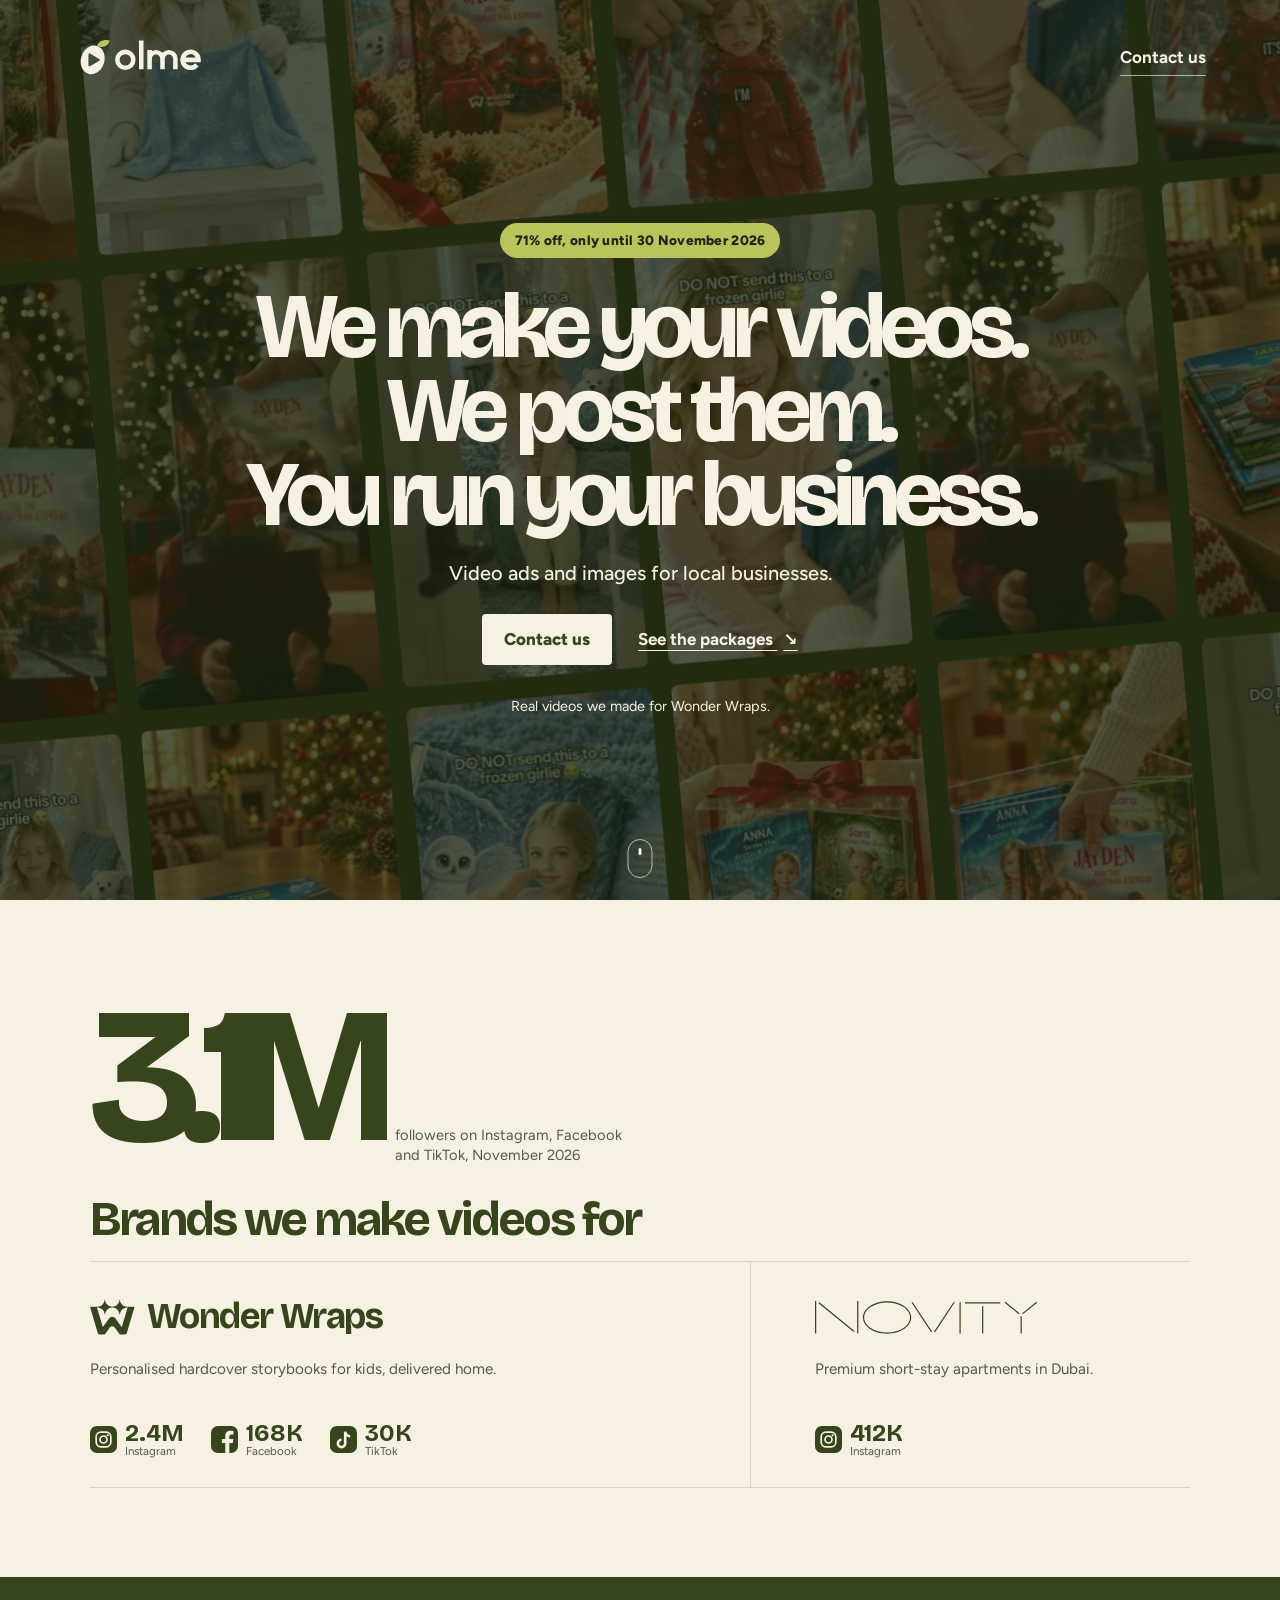
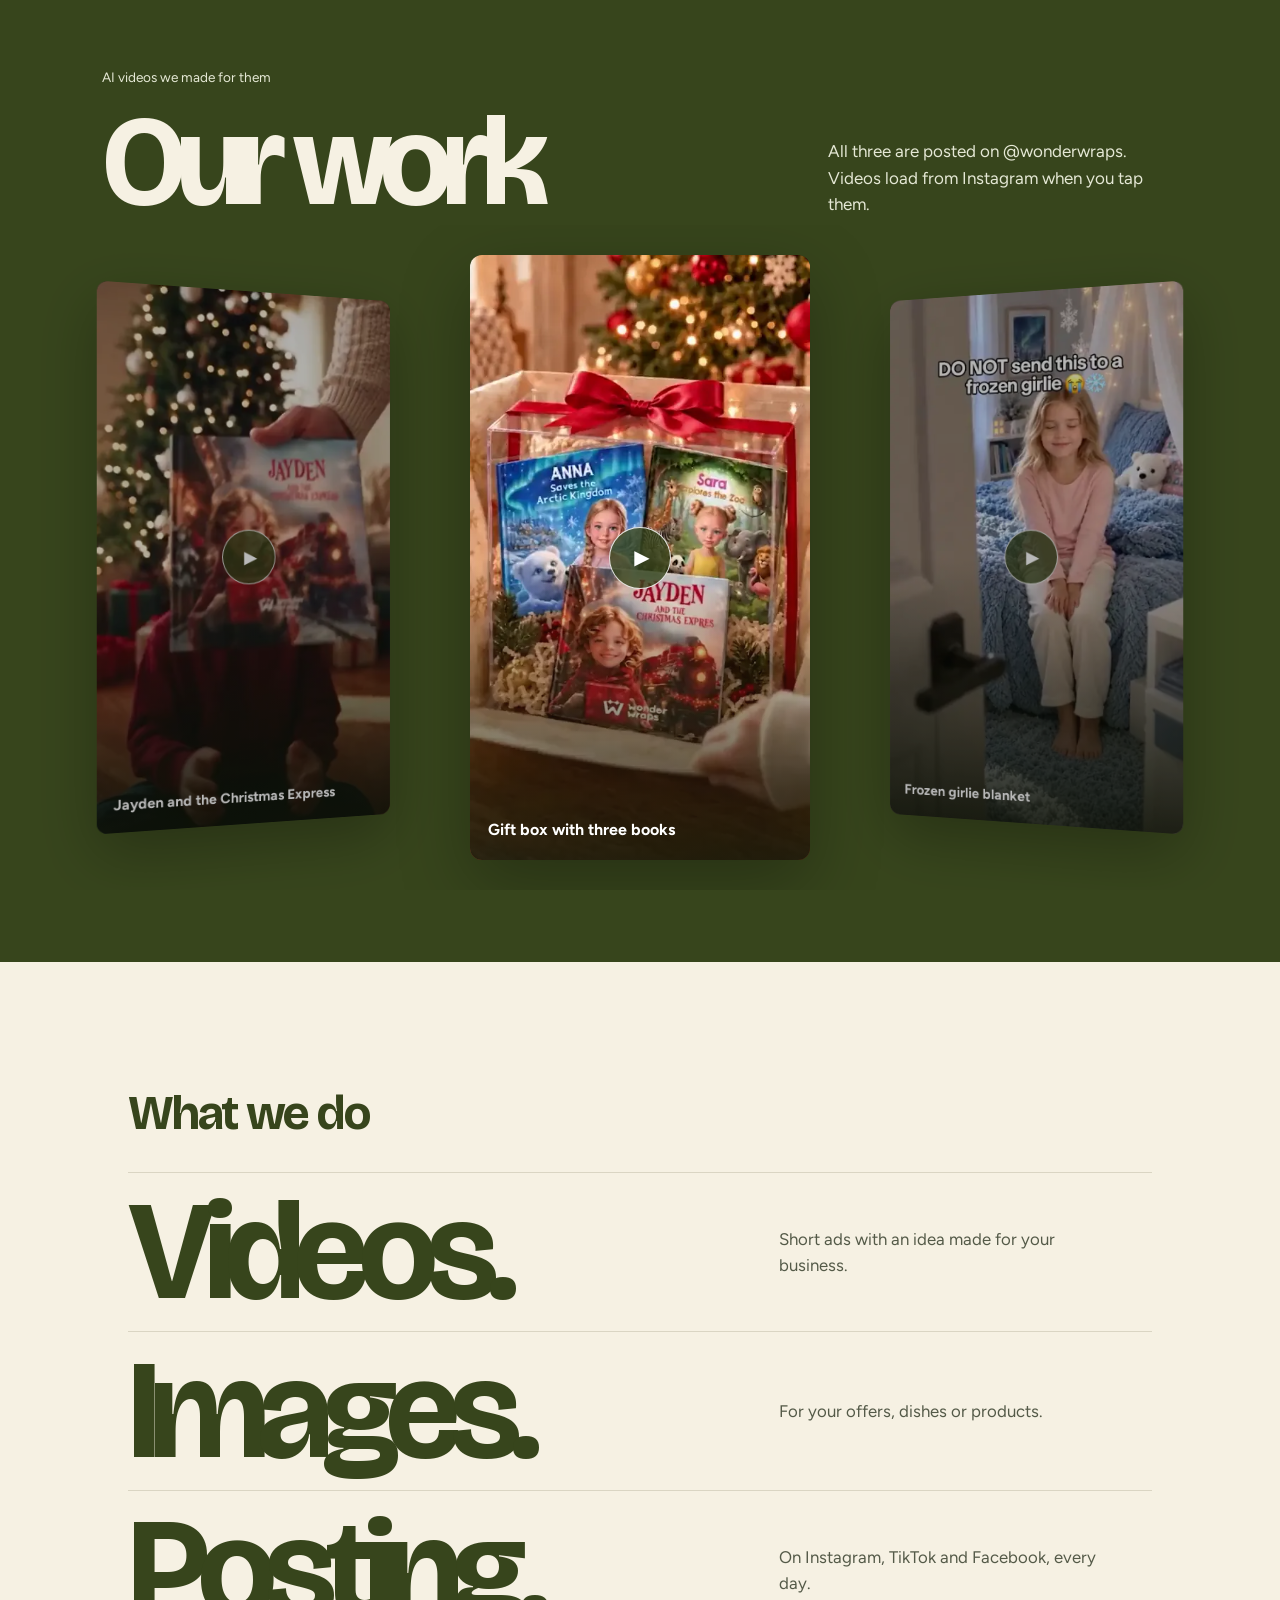
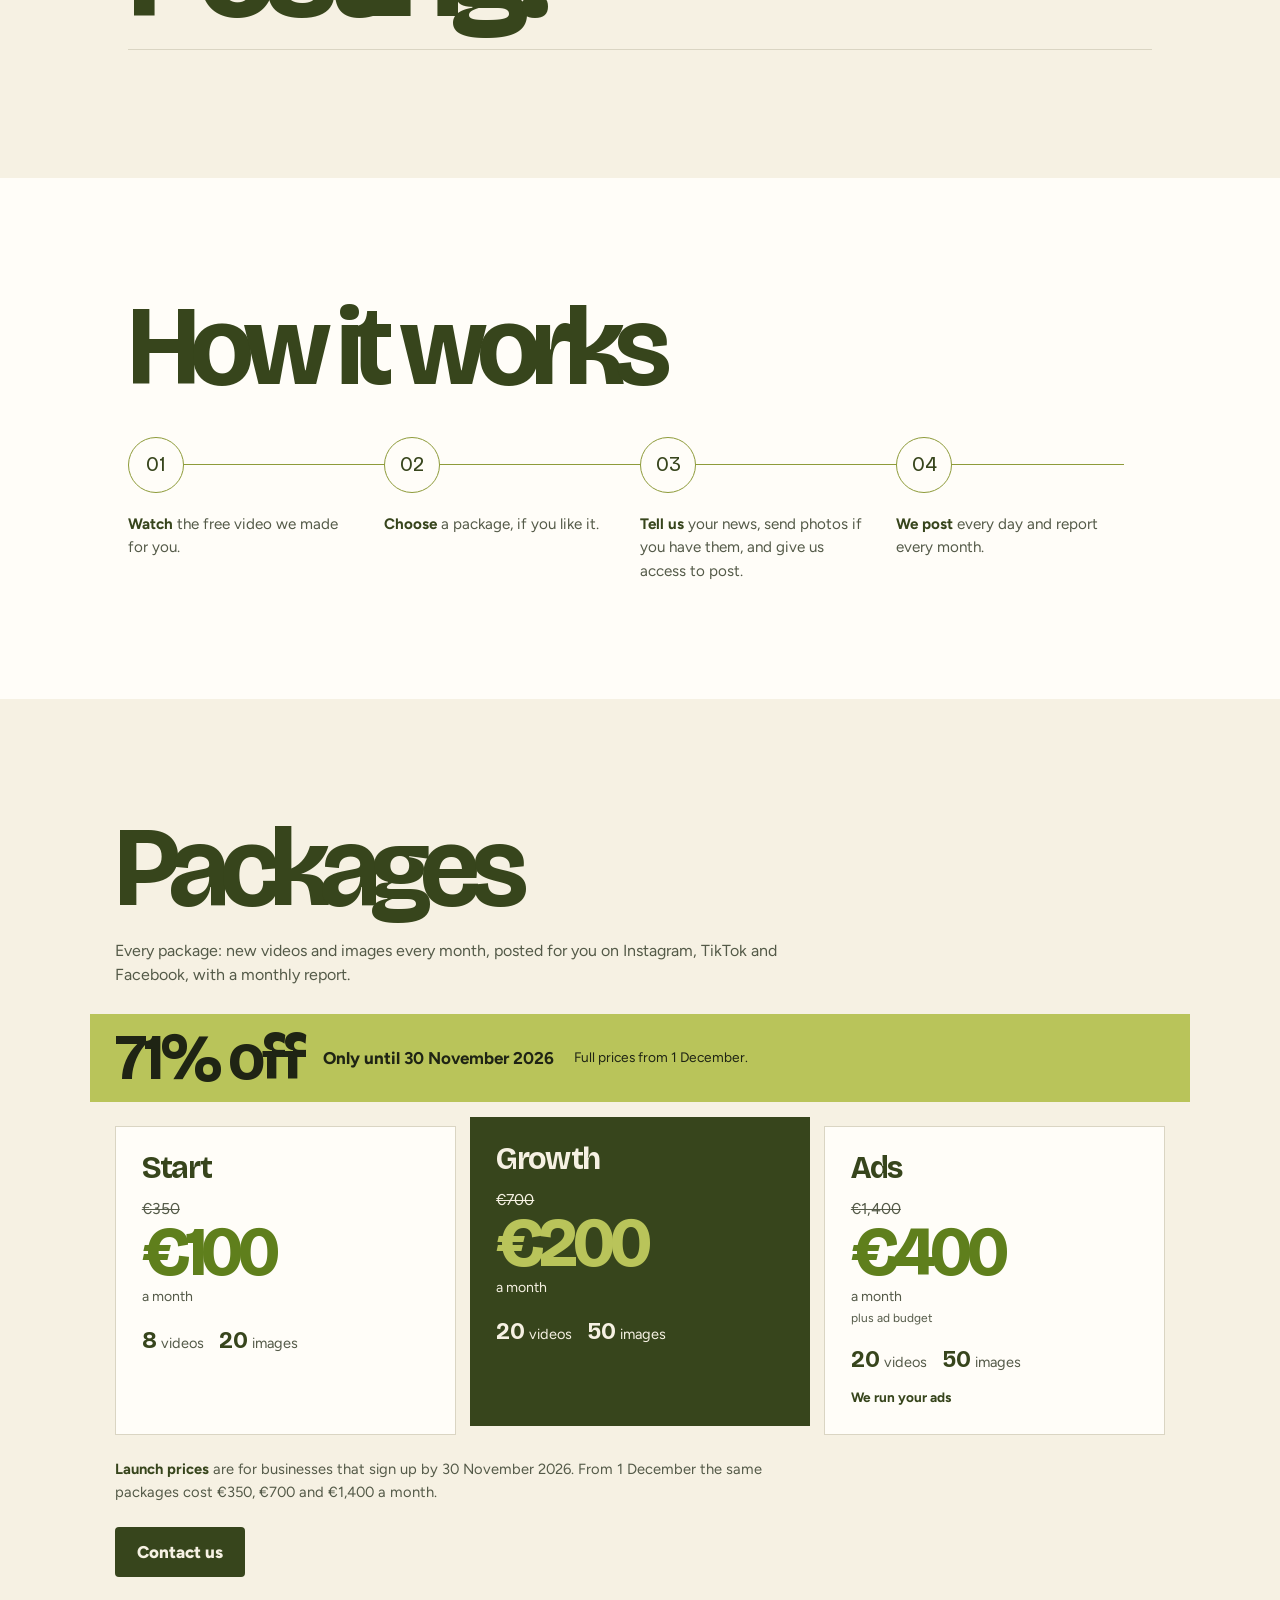
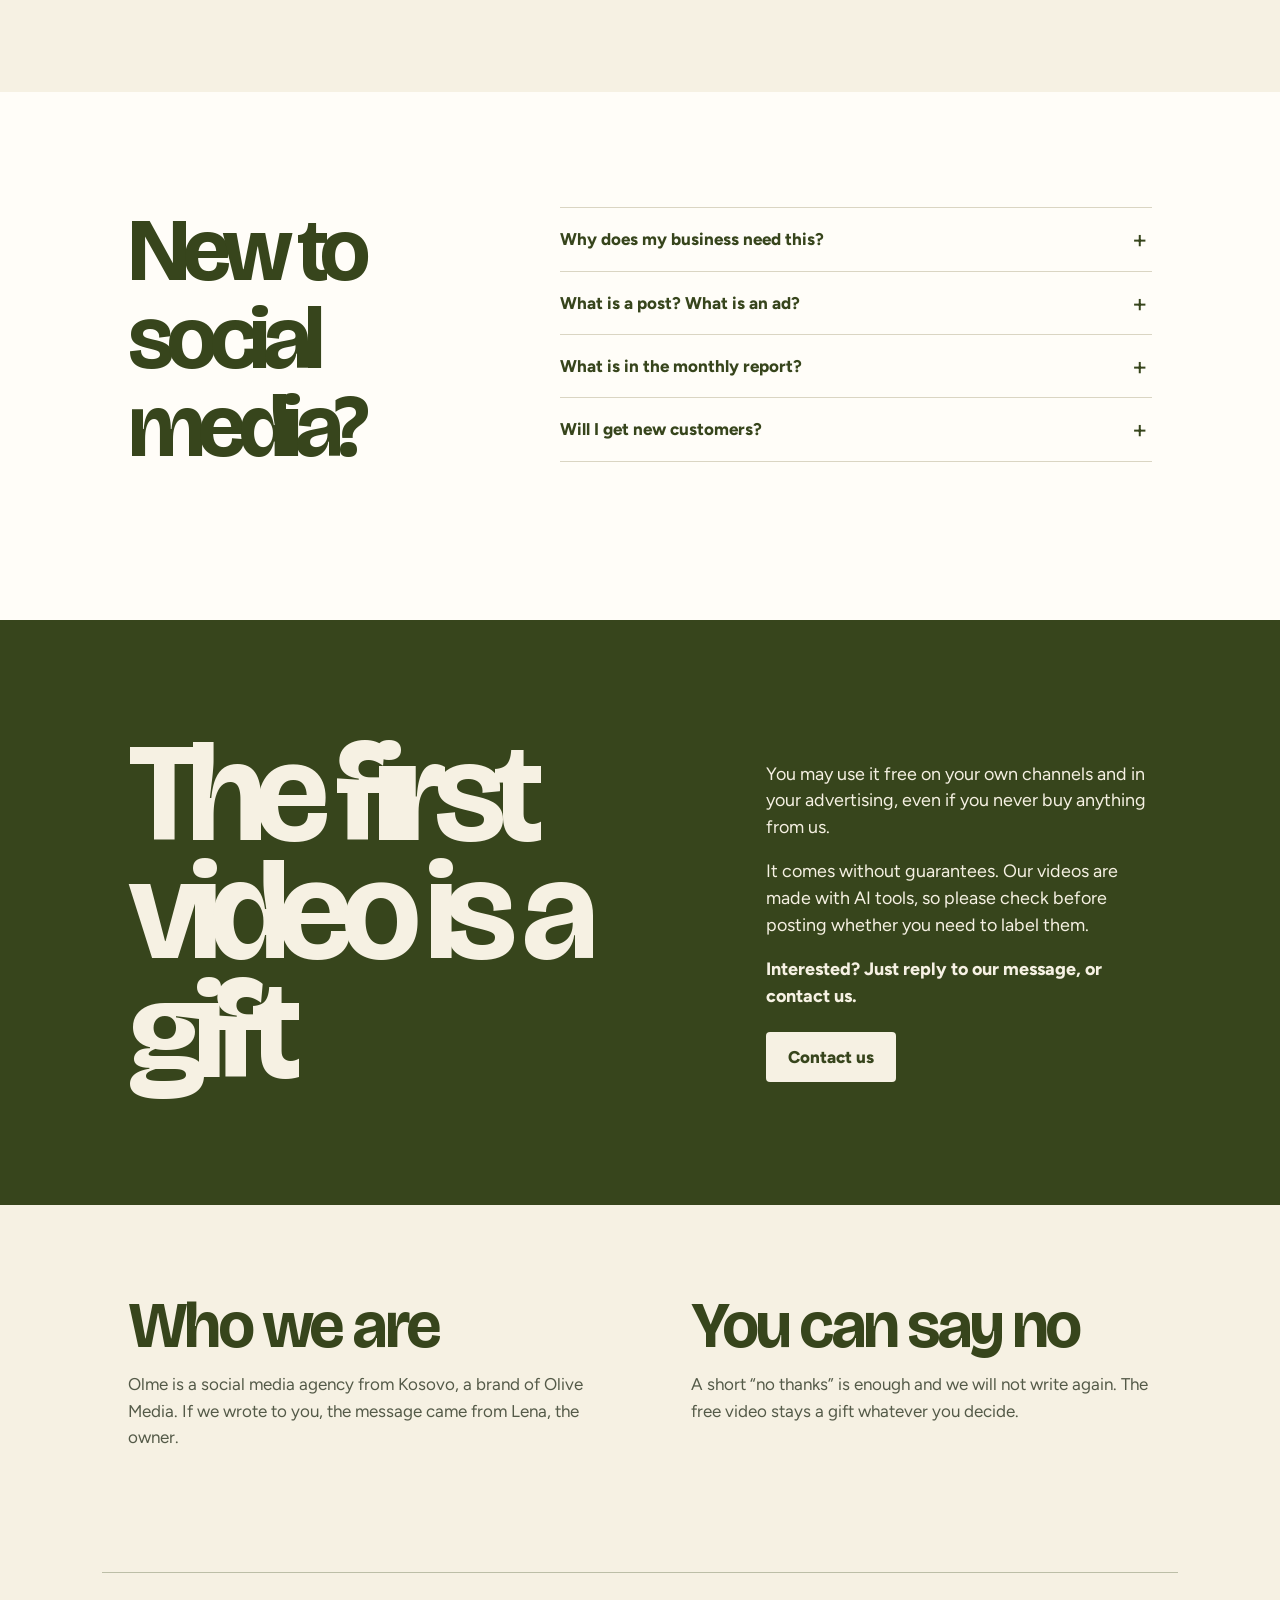
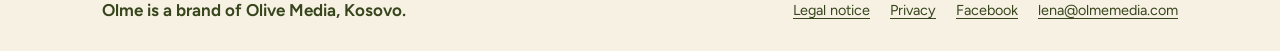
==== index.html @ adc161bb "Fill the video wall on wide screens; we post every day Six wall columns on computers, four on tablet" ====
<!doctype html>
<html lang="en">
<head>
<meta charset="utf-8">
<meta name="viewport" content="width=device-width, initial-scale=1">
<title>Olme: short video ads and social media for local businesses</title>
<meta name="description" content="We make the videos and images, we post them on Instagram, TikTok and Facebook, and every month we show you what happened.">
<link rel="canonical" href="https://olmemedia.com/">
<link rel="icon" href="favicon.ico" sizes="32x32">
<link rel="icon" href="favicon.svg" type="image/svg+xml">
<link rel="apple-touch-icon" href="apple-touch-icon.png">
<meta name="theme-color" content="#37451C">
<meta property="og:type" content="website">
<meta property="og:site_name" content="Olme">
<meta property="og:title" content="Olme: short video ads and social media for local businesses">
<meta property="og:description" content="We make the videos and images, we post them, and every month we show you what happened.">
<meta property="og:url" content="https://olmemedia.com/">
<meta property="og:image" content="https://olmemedia.com/img/og2.png">
<meta property="og:image:width" content="1200">
<meta property="og:image:height" content="630">
<meta property="og:image:alt" content="Olme logo and the words: short video ads and social media for local businesses. 71% off: the Start package is €100 a month, only until 30 November 2026.">
<meta name="twitter:card" content="summary_large_image">
<link rel="preload" href="fonts/figtree-latin-wght.woff2" as="font" type="font/woff2" crossorigin>
<link rel="preload" href="fonts/bricolage-grotesque-latin-var.woff2" as="font" type="font/woff2" crossorigin>
<link rel="stylesheet" href="css/site.css">
 <script src="js/main.js" defer></script>
</head>
<body>
<svg class="sprite" aria-hidden="true" width="0" height="0" focusable="false"><defs>
<symbol id="m-ig" viewBox="0 0 48 48"><rect width="48" height="48" rx="12" fill="#37451C"/><rect x="11" y="11" width="26" height="26" rx="8" fill="none" stroke="#F6F1E3" stroke-width="3"/><circle cx="24" cy="24" r="6.2" fill="none" stroke="#F6F1E3" stroke-width="3"/><circle cx="31.4" cy="16.6" r="1.9" fill="#F6F1E3"/></symbol>
<symbol id="m-tt" viewBox="0 0 48 48"><rect width="48" height="48" rx="12" fill="#37451C"/><path d="M27 10v21a6.5 6.5 0 1 1-6.5-6.5M27 10c.6 4.8 3.8 7.9 8.8 8.3" fill="none" stroke="#F6F1E3" stroke-width="4.6"/></symbol>
<symbol id="m-fb" viewBox="0 0 48 48"><rect width="48" height="48" rx="12" fill="#37451C"/><path d="M32.6 48V30h6l1.1-7h-7.1v-4.4c0-2 .9-3.6 3.7-3.6h3.6V8.9c-1.2-.2-3.1-.4-5.4-.4-5.5 0-9.1 3.3-9.1 9.4V23h-6v7h6v18z" fill="#F6F1E3"/></symbol>
</defs></svg>
<header class="entrance" id="top"><div class="wall" aria-hidden="true"><div class="wall-column rise"><video muted playsinline loop preload="none" poster="img/work/wall_gift_box.webp"><source src="video/wall_gift_box.mp4" type="video/mp4"></video><img src="img/work/still_jayden_2.webp" alt="" width="216" height="384"><video muted playsinline loop preload="none" poster="img/work/wall_frozen_blanket.webp"><source src="video/wall_frozen_blanket.mp4" type="video/mp4"></video><img src="img/work/still_gift_3.webp" alt="" width="216" height="384"><video muted playsinline loop preload="none" poster="img/work/wall_gift_box.webp"><source src="video/wall_gift_box.mp4" type="video/mp4"></video><img src="img/work/still_jayden_2.webp" alt="" width="216" height="384"><video muted playsinline loop preload="none" poster="img/work/wall_frozen_blanket.webp"><source src="video/wall_frozen_blanket.mp4" type="video/mp4"></video><img src="img/work/still_gift_3.webp" alt="" width="216" height="384"></div><div class="wall-column fall"><img src="img/work/still_frozen_2.webp" alt="" width="216" height="384"><video muted playsinline loop preload="none" poster="img/work/wall_jayden.webp"><source src="video/wall_jayden.mp4" type="video/mp4"></video><img src="img/work/still_gift_4.webp" alt="" width="216" height="384"><video muted playsinline loop preload="none" poster="img/work/wall_gift_box.webp"><source src="video/wall_gift_box.mp4" type="video/mp4"></video><img src="img/work/still_frozen_2.webp" alt="" width="216" height="384"><video muted playsinline loop preload="none" poster="img/work/wall_jayden.webp"><source src="video/wall_jayden.mp4" type="video/mp4"></video><img src="img/work/still_gift_4.webp" alt="" width="216" height="384"><video muted playsinline loop preload="none" poster="img/work/wall_gift_box.webp"><source src="video/wall_gift_box.mp4" type="video/mp4"></video></div><div class="wall-column rise"><img src="img/work/still_gift_2.webp" alt="" width="216" height="384" loading="lazy"><video muted playsinline loop preload="none" poster="img/work/wall_frozen_blanket.webp"><source src="video/wall_frozen_blanket.mp4" type="video/mp4"></video><img src="img/work/still_frozen_4.webp" alt="" width="216" height="384" loading="lazy"><img src="img/work/still_jayden_3.webp" alt="" width="216" height="384" loading="lazy"><img src="img/work/still_gift_2.webp" alt="" width="216" height="384" loading="lazy"><video muted playsinline loop preload="none" poster="img/work/wall_frozen_blanket.webp"><source src="video/wall_frozen_blanket.mp4" type="video/mp4"></video><img src="img/work/still_frozen_4.webp" alt="" width="216" height="384" loading="lazy"><img src="img/work/still_jayden_3.webp" alt="" width="216" height="384" loading="lazy"></div><div class="wall-column fall"><img src="img/work/still_jayden_4.webp" alt="" width="216" height="384" loading="lazy"><img src="img/work/still_frozen_3.webp" alt="" width="216" height="384" loading="lazy"><video muted playsinline loop preload="none" poster="img/work/wall_gift_box.webp"><source src="video/wall_gift_box.mp4" type="video/mp4"></video><img src="img/work/still_gift_3.webp" alt="" width="216" height="384" loading="lazy"><img src="img/work/still_jayden_4.webp" alt="" width="216" height="384" loading="lazy"><img src="img/work/still_frozen_3.webp" alt="" width="216" height="384" loading="lazy"><video muted playsinline loop preload="none" poster="img/work/wall_gift_box.webp"><source src="video/wall_gift_box.mp4" type="video/mp4"></video><img src="img/work/still_gift_3.webp" alt="" width="216" height="384" loading="lazy"></div><div class="wall-column rise"><img src="img/work/still_frozen_3.webp" alt="" width="216" height="384" loading="lazy"><video muted playsinline loop preload="none" poster="img/work/wall_jayden.webp"><source src="video/wall_jayden.mp4" type="video/mp4"></video><img src="img/work/still_gift_2.webp" alt="" width="216" height="384" loading="lazy"><img src="img/work/still_jayden_2.webp" alt="" width="216" height="384" loading="lazy"><img src="img/work/still_frozen_3.webp" alt="" width="216" height="384" loading="lazy"><video muted playsinline loop preload="none" poster="img/work/wall_jayden.webp"><source src="video/wall_jayden.mp4" type="video/mp4"></video><img src="img/work/still_gift_2.webp" alt="" width="216" height="384" loading="lazy"><img src="img/work/still_jayden_2.webp" alt="" width="216" height="384" loading="lazy"></div><div class="wall-column fall"><img src="img/work/still_jayden_3.webp" alt="" width="216" height="384" loading="lazy"><img src="img/work/still_gift_4.webp" alt="" width="216" height="384" loading="lazy"><video muted playsinline loop preload="none" poster="img/work/wall_frozen_blanket.webp"><source src="video/wall_frozen_blanket.mp4" type="video/mp4"></video><img src="img/work/still_frozen_4.webp" alt="" width="216" height="384" loading="lazy"><img src="img/work/still_jayden_3.webp" alt="" width="216" height="384" loading="lazy"><img src="img/work/still_gift_4.webp" alt="" width="216" height="384" loading="lazy"><video muted playsinline loop preload="none" poster="img/work/wall_frozen_blanket.webp"><source src="video/wall_frozen_blanket.mp4" type="video/mp4"></video><img src="img/work/still_frozen_4.webp" alt="" width="216" height="384" loading="lazy"></div></div><div class="veil"></div>
<nav class="topline" aria-label="Main"><a href="#top" aria-label="Olme home"><img src="img/olme_logo_cream.svg" alt="Olme" width="405" height="120"></a><a class="nav-contact" href="mailto:lena@olmemedia.com">Contact us</a></nav>
<div class="hero-copy"><p class="flash">71% off, only until 30 November 2026</p><h1>We make your videos.<br>We post them.<br><em>You run your business.</em></h1><p class="hero-sub">Video ads and images for local businesses.</p><div class="hero-actions"><a class="button button-light" href="mailto:lena@olmemedia.com">Contact us</a><a class="text-link" href="#packages">See the packages <span aria-hidden="true">↘</span></a></div><p class="honest">Real videos we made for Wonder Wraps.</p></div><a class="scroll-cue" href="#brands" aria-label="Brands we make videos for"><span></span></a></header>
<main>
<section class="brands" id="brands"><div class="total"><strong>3.1M</strong><span>followers on Instagram, Facebook and TikTok, November 2026</span></div><h2>Brands we make videos for</h2><div class="brand-band"><article class="brand"><div class="brand-name"><img src="img/brands/wonderwraps.svg" alt="" width="67" height="53" loading="lazy"><strong>Wonder Wraps</strong></div><p>Personalised hardcover storybooks for kids, delivered home.</p><ul class="stats"><li><svg aria-hidden="true"><use href="#m-ig"/></svg><b>2.4M</b><span>Instagram</span></li><li><svg aria-hidden="true"><use href="#m-fb"/></svg><b>168K</b><span>Facebook</span></li><li><svg aria-hidden="true"><use href="#m-tt"/></svg><b>30K</b><span>TikTok</span></li></ul></article><article class="brand"><div class="brand-name"><img class="novity-logo" src="img/brands/novity_logo_olive.svg" alt="Novity" width="223" height="33" loading="lazy"></div><p>Premium short-stay apartments in Dubai.</p><ul class="stats"><li><svg aria-hidden="true"><use href="#m-ig"/></svg><b>412K</b><span>Instagram</span></li></ul></article></div></section>
<section class="work" id="work"><p class="work-eyebrow">AI videos we made for them</p><div class="work-head"><h2>Our work</h2><p>All three are posted on @wonderwraps. Videos load from Instagram when you tap them.</p></div><div class="reel-track"><figure class="reel reel-left"><a class="reel-link" href="https://www.instagram.com/reel/DfCtt8VhBq_/" aria-label="Watch the Jayden and the Christmas Express video on Instagram"><video muted playsinline loop preload="none" poster="img/work/reel_jayden.webp" width="480" height="854"><source src="video/reel_jayden.mp4" type="video/mp4"></video><span class="play-mark" aria-hidden="true">▶</span><span class="reel-name">Jayden and the Christmas Express</span></a></figure><figure class="reel reel-main"><a class="reel-link" href="https://www.instagram.com/reel/DfC9GAPjpWV/" aria-label="Watch the Gift box with three books video on Instagram"><video muted playsinline loop preload="none" poster="img/work/reel_gift_box.webp" width="480" height="854"><source src="video/reel_gift_box.mp4" type="video/mp4"></video><span class="play-mark" aria-hidden="true">▶</span><span class="reel-name">Gift box with three books</span></a></figure><figure class="reel reel-right"><a class="reel-link" href="https://www.instagram.com/reel/Dey5Y3tBosN/" aria-label="Watch the Frozen girlie blanket video on Instagram"><video muted playsinline loop preload="none" poster="img/work/reel_frozen_blanket.webp" width="480" height="854"><source src="video/reel_frozen_blanket.mp4" type="video/mp4"></video><span class="play-mark" aria-hidden="true">▶</span><span class="reel-name">Frozen girlie blanket</span></a></figure></div></section>
<section class="services" id="what-we-do"><h2>What we do</h2><div class="service-row"><h3>Videos.</h3><p>Short ads with an idea made for your business.</p></div><div class="service-row"><h3>Images.</h3><p>For your offers, dishes or products.</p></div><div class="service-row"><h3>Posting.</h3><p>On Instagram, TikTok and Facebook, every day.</p></div></section>
<section class="process" id="how-it-works"><h2>How it works</h2><ol><li><p><strong>Watch</strong> the free video we made for you.</p></li><li><p><strong>Choose</strong> a package, if you like it.</p></li><li><p><strong>Tell us</strong> your news, send photos if you have them, and give us access to post.</p></li><li><p><strong>We post</strong> every day and report every month.</p></li></ol></section>
<section class="packages" id="packages"><h2>Packages</h2><p class="shared">Every package: new videos and images every month, posted for you on Instagram, TikTok and Facebook, with a monthly report.</p><p class="offer"><b>71% off</b><span>Only until <strong>30 November 2026</strong></span><small>Full prices from 1 December.</small></p><div class="plan-grid"><article class="plan"><h3>Start</h3><p class="price"><s>€350</s><b>€100</b><span>a month</span></p><ul class="quantity"><li><b>8</b> videos</li><li><b>20</b> images</li></ul></article><article class="plan growth"><h3>Growth</h3><p class="price"><s>€700</s><b>€200</b><span>a month</span></p><ul class="quantity"><li><b>20</b> videos</li><li><b>50</b> images</li></ul></article><article class="plan"><h3>Ads</h3><p class="price"><s>€1,400</s><b>€400</b><span>a month</span><span class="plus">plus ad budget</span></p><ul class="quantity"><li><b>20</b> videos</li><li><b>50</b> images</li></ul><p class="ads-note">We run your ads</p></article></div><p class="launch"><b>Launch prices</b> are for businesses that sign up by 30 November 2026. From 1 December the same packages cost €350, €700 and €1,400 a month.</p><a class="button button-dark" href="mailto:lena@olmemedia.com">Contact us</a></section>
<section class="plain-words" id="plain-words"><h2>New to social media?</h2><div class="qa"><details><summary>Why does my business need this?</summary><p>Many people look up a business on their phone before they visit. An active page shows them you are open and what you offer.</p></details><details><summary>What is a post? What is an ad?</summary><p>A post is a video or image on your page. Publishing is free. Making good ones every day takes time, and that is the part we do for you.</p><p>An ad is when you pay Facebook or Instagram to show your video to more people, such as people who live near you. You choose how much to spend, and you can stop at any time. For example, €5 a day is about €150 a month, paid by you directly to Facebook, not to us.</p><p>With the Ads package, we choose who sees the ad, set it up, check how it is doing and change what does not work.</p></details><details><summary>What is in the monthly report?</summary><p>One page in plain words: how many people saw your posts, which ones did best, and what we plan next. With the Ads package, also what the ad money was spent on and what it brought.</p></details><details><summary>Will I get new customers?</summary><p>We cannot promise a number of new customers, and nobody honestly can. We promise the work in your package, and the report shows you what happened.</p></details></div></section>
<section class="gift" id="free-video"><div><h2>The first video is a gift</h2></div><div class="gift-copy"><p>You may use it free on your own channels and in your advertising, even if you never buy anything from us.</p><p>It comes without guarantees. Our videos are made with AI tools, so please check before posting whether you need to label them.</p><p class="gift-ask" id="contact">Interested? Just reply to our message, or contact us.</p><a class="button button-light" href="mailto:lena@olmemedia.com">Contact us</a></div></section>
<section class="duo-wrap"><div class="duo"><div id="about"><h3>Who we are</h3><p>Olme is a social media agency from Kosovo, a brand of Olive Media. If we wrote to you, the message came from Lena, the owner.</p></div><div><h3>You can say no</h3><p>A short “no thanks” is enough and we will not write again. The free video stays a gift whatever you decide.</p></div></div></section>
</main><dialog class="reel-dialog" aria-label="Instagram video"><button class="dialog-close" type="button" aria-label="Close video">×</button><div class="embed-slot"></div></dialog>

<footer class="foot">
  <div class="wrap">
    <div class="foot-in">
      <p>Olme is a brand of Olive Media, Kosovo.</p>
      <ul>
        <li><a href="legal/">Legal notice</a></li>
        <li><a href="privacy/">Privacy</a></li>
        <li><a href="https://www.facebook.com/profile.php?id=61596504291684">Facebook</a></li>
        <li><a href="mailto:lena@olmemedia.com">lena@olmemedia.com</a></li>
      </ul>
    </div>
  </div>
</footer>

</body>
</html>
---- css/site.css ----
@font-face{font-family:Bricolage;src:url('../fonts/bricolage-grotesque-latin-var.woff2') format('woff2');font-weight:200 800;font-display:swap}
@font-face{font-family:Figtree;src:url('../fonts/figtree-latin-wght.woff2') format('woff2');font-weight:300 900;font-display:swap}
:root{--olive:#37451C;--cream:#F6F1E3;--leaf:#8E9B3A;--lime:#B9C45A;--green:#5F7F1C;--ink:#1F2414;--mute:#545A48;--paper:#FFFDF8;--line:#DAD5C3;color-scheme:light}
*,*::before,*::after{box-sizing:border-box}
html{scroll-behavior:smooth;scroll-padding-top:1rem;background:var(--olive);-webkit-text-size-adjust:100%}
body{margin:0;background:var(--cream);color:var(--ink);font:400 1.0625rem/1.55 Figtree,system-ui,sans-serif;min-height:100vh;display:flex;flex-direction:column;overflow-x:hidden}
main{flex:1 0 auto;width:100%}img{display:block;max-width:100%;height:auto}h1,h2,h3,p,ul,ol,dl,dd{margin:0}ul,ol{padding:0;list-style:none}a{color:inherit;text-underline-offset:.18em;text-decoration-thickness:1px}a:hover{text-decoration-thickness:2px}a:focus-visible,button:focus-visible,summary:focus-visible{outline:3px solid var(--leaf);outline-offset:4px;border-radius:3px}.sprite{position:absolute;width:0;height:0;overflow:hidden}.wrap{width:100%;max-width:1120px;margin-inline:auto;padding-inline:22px}
/* Shared inner-page masthead and footer */
.top{background:var(--olive);color:var(--cream)}.bar{display:flex;align-items:center;justify-content:space-between;gap:12px;padding-block:10px}.bar .logo{display:block;padding-block:4px;flex:none}.bar .logo img{width:108px;margin-left:-6px}.bar nav{display:flex;gap:8px}.bar nav a{display:inline-flex;align-items:center;min-height:44px;padding-inline:10px;text-decoration:none;font-weight:650;white-space:nowrap}.bar nav a:hover{text-decoration:underline}
@media(max-width:359px){.bar .logo img{width:90px}.bar nav{gap:2px}.bar nav a{padding-inline:6px}}
.foot{padding:32px 0 24px;background:var(--cream);color:var(--olive)}.foot-in{display:flex;justify-content:space-between;align-items:center;gap:20px;border-top:1px solid rgba(55,69,28,.3);padding-top:20px}.foot-in>p{font-weight:650}.foot ul{display:flex;flex-wrap:wrap;gap:10px 20px;font-size:.9rem}.foot a{display:inline-block;padding:6px 0}
/* Video wall entrance */
.entrance{position:relative;min-height:100svh;min-height:100vh;overflow:hidden;background:var(--olive);color:var(--cream);display:grid;place-items:center;isolation:isolate}.wall{position:absolute;z-index:-3;inset:-16vh -4vw;display:grid;grid-template-columns:repeat(2,minmax(0,1fr));gap:clamp(8px,1.4vw,22px);overflow:hidden;transform:rotate(-5deg) scale(1.14)}.wall-column{min-width:0;display:flex;flex-direction:column;gap:clamp(8px,1.4vw,22px);will-change:transform}.wall-column:nth-child(n+3){display:none}
@media(min-width:701px){.wall{grid-template-columns:repeat(4,minmax(0,1fr))}.wall-column:nth-child(3),.wall-column:nth-child(4){display:flex}}
.wall-column img,.wall-column video{display:block;width:100%;aspect-ratio:9/16;object-fit:cover;border-radius:7px}.rise{animation:wall-up 52s linear infinite}.fall{animation:wall-down 59s linear infinite}@keyframes wall-up{to{transform:translateY(-50%)}}@keyframes wall-down{from{transform:translateY(-50%)}to{transform:translateY(0)}}.veil{position:absolute;z-index:-2;inset:0;background:rgba(27,36,12,.76)}.topline{position:absolute;z-index:2;top:0;left:0;right:0;display:flex;align-items:center;justify-content:space-between;padding:clamp(20px,3vw,42px) clamp(22px,5.8vw,84px)}.topline img{width:clamp(102px,10vw,145px)}.nav-contact{font-weight:700;text-decoration:none;border-bottom:1px solid rgba(246,241,227,.65);padding:.3rem 0}.hero-copy{width:min(100% - 40px,1100px);padding:94px 0 54px;text-align:center}.flash{display:inline-block;margin:0 0 clamp(18px,3vh,35px);padding:7px 15px;border-radius:99px;background:var(--lime);color:var(--ink);font-size:.85rem;font-weight:800;letter-spacing:.02em;animation:flash-in .8s both}@keyframes flash-in{from{opacity:0;transform:translateY(12px)}to{opacity:1;transform:none}}h1,h2,h3{font-family:Bricolage,Figtree,sans-serif;font-weight:700;letter-spacing:-.055em;line-height:.98}h1{margin:0 auto;font-size:clamp(2.8rem,7.2vw,6.8rem);line-height:.91;letter-spacing:-.065em;max-width:1100px}h1 em{font-style:normal;color:var(--cream)}.hero-sub{margin:22px 0 25px;font-size:clamp(1rem,1.7vw,1.25rem);font-weight:500}.hero-actions{display:flex;align-items:center;justify-content:center;gap:26px;flex-wrap:wrap}.button{display:inline-flex;align-items:center;justify-content:center;min-height:48px;padding:12px 22px;border-radius:4px;text-decoration:none;font-weight:800;transition:transform .2s ease,background-color .2s ease}.button:hover{transform:translateY(-2px)}.button-light{background:var(--cream);color:var(--olive)}.button-dark{background:var(--olive);color:var(--cream)}.text-link{font-weight:700;text-decoration-thickness:1px;text-underline-offset:5px}.text-link span{padding-left:6px}.honest{margin:30px 0 0;font-size:.9rem;color:var(--cream)}.scroll-cue{position:absolute;bottom:22px;left:50%;width:25px;height:39px;border:1px solid rgba(246,241,227,.7);border-radius:15px;transform:translateX(-50%)}.scroll-cue span{position:absolute;left:10px;top:8px;width:3px;height:7px;border-radius:5px;background:var(--cream);animation:scroll-dot 1.8s ease-in-out infinite}@keyframes scroll-dot{50%{transform:translateY(12px);opacity:.35}}
/* Brand totals and proof */
.brands{padding:clamp(58px,8vw,110px) clamp(22px,7vw,104px) clamp(48px,7vw,90px);background:var(--cream)}.total{display:flex;align-items:baseline;gap:18px;margin-bottom:30px}.total strong{font-family:Bricolage,sans-serif;font-size:clamp(5.5rem,16vw,12rem);line-height:.78;letter-spacing:-.09em;color:var(--olive)}.total span{max-width:245px;color:var(--mute);font-size:.92rem;line-height:1.35}.brands>h2{font-size:clamp(2rem,4vw,3rem);margin-bottom:18px;color:var(--olive)}.brand-band{display:grid;grid-template-columns:1.2fr .8fr;border-top:1px solid var(--line);border-bottom:1px solid var(--line)}.brand{padding:24px 5vw 28px 0}.brand+.brand{padding-left:5vw;padding-right:0;border-left:1px solid var(--line)}.brand-name{height:62px;display:flex;align-items:center;gap:12px;color:var(--olive)}.brand-name img{width:45px;height:auto}.brand-name strong{font-family:Bricolage,sans-serif;font-size:clamp(1.45rem,3vw,2.25rem);line-height:1;letter-spacing:-.04em}.brand-name img.novity-logo{width:min(100%,223px)}.brand>p{min-height:2.8em;margin:10px 0 20px;color:var(--mute);font-size:.95rem}.stats{display:flex;flex-wrap:wrap;gap:16px 27px}.stats li{display:grid;grid-template-columns:27px auto;align-items:center;column-gap:8px}.stats svg{width:27px;height:27px;grid-row:span 2}.stats b{font-family:Bricolage,sans-serif;color:var(--olive);font-size:1.5rem;line-height:1}.stats span{font-size:.72rem;color:var(--mute);line-height:1.2}
/* Real work coverflow */
.work{padding:clamp(45px,7vw,90px) 0 72px;background:var(--olive);color:var(--cream);overflow:hidden}.work-eyebrow{padding:0 clamp(22px,8vw,116px);margin-bottom:12px;font-size:.85rem;color:#E5E8D5}.work-head{padding-inline:clamp(22px,8vw,116px);display:flex;justify-content:space-between;align-items:end;gap:25px}.work-head h2{font-size:clamp(4rem,10vw,8.5rem);letter-spacing:-.08em}.work-head p{max-width:350px;margin:0 0 8px;color:#E5E8D5}.reel-track{display:flex;align-items:center;justify-content:center;gap:clamp(16px,4vw,56px);min-height:660px;margin-top:20px;padding:30px max(25px,calc((100vw - 960px)/2));overflow-x:auto;overscroll-behavior-inline:contain;scroll-snap-type:x mandatory;scrollbar-width:none}.reel-track::-webkit-scrollbar{display:none}.reel{position:relative;flex:0 0 clamp(220px,27vw,340px);margin:0;scroll-snap-align:center;transform:scale(.88);filter:brightness(.72);transition:transform .45s ease,filter .45s ease}.reel-main{z-index:1;transform:scale(1);filter:none}.reel-left{transform:perspective(800px) rotateY(12deg) scale(.88)}.reel-right{transform:perspective(800px) rotateY(-12deg) scale(.88)}.reel-link{position:relative;display:block;aspect-ratio:480/854;overflow:hidden;border-radius:12px;background:#202817;color:white;text-decoration:none;box-shadow:0 24px 70px rgba(0,0,0,.28)}.reel-link img,.reel-link video{width:100%;height:100%;object-fit:cover}.reel-link:after{content:"";position:absolute;inset:50% 0 0;background:linear-gradient(transparent,rgba(19,25,11,.86))}.play-mark{position:absolute;z-index:1;left:50%;top:50%;display:grid;place-items:center;width:62px;height:62px;padding-left:4px;transform:translate(-50%,-50%);border:1px solid rgba(255,255,255,.85);border-radius:50%;background:rgba(55,69,28,.8);font-size:1.25rem}.reel-name{position:absolute;z-index:1;left:18px;right:18px;bottom:17px;font-weight:700;font-size:1rem}
/* Service words and process */
.services{padding:clamp(62px,10vw,140px) clamp(22px,10vw,145px);background:var(--cream);color:var(--olive)}.services>h2{font-size:clamp(2rem,4vw,3rem);margin-bottom:35px}.service-row{display:grid;grid-template-columns:minmax(0,1fr) minmax(220px,.6fr);align-items:center;gap:30px;padding:17px 0;border-top:1px solid var(--line)}.service-row:last-child{border-bottom:1px solid var(--line)}.service-row h3{font-size:clamp(4rem,11vw,9rem);letter-spacing:-.08em;line-height:.88}.service-row p{max-width:320px;color:var(--mute);font-size:1.05rem}.process{padding:clamp(60px,9vw,120px) clamp(22px,10vw,145px);background:var(--paper);color:var(--olive)}.process h2,.packages h2,.plain-words>h2{font-size:clamp(3.6rem,9vw,7rem);letter-spacing:-.08em;margin-bottom:34px}.process ol{position:relative;display:grid;grid-template-columns:repeat(4,minmax(0,1fr));gap:0}.process ol:before{content:"";position:absolute;top:27px;left:28px;right:28px;height:1px;background:var(--leaf)}.process li{position:relative;padding:0 18px 0 0}.process ol{counter-reset:step}.process li{counter-increment:step}.process li:before{content:counter(step,decimal-leading-zero);display:grid;place-items:center;width:56px;height:56px;margin-bottom:20px;border:1px solid var(--leaf);border-radius:50%;background:var(--paper);font-family:Bricolage,sans-serif;font-size:1.25rem}.process li p{max-width:230px;color:var(--mute);font-size:.95rem}.process li strong{color:var(--olive)}
/* Price cards */
.packages{padding:clamp(65px,9vw,125px) clamp(22px,9vw,130px);background:var(--cream);color:var(--olive)}.packages h2{margin-bottom:15px}.shared{max-width:700px;margin-bottom:26px;color:var(--mute);font-size:1rem}.offer{display:flex;align-items:center;gap:20px;overflow:hidden;margin:0 -2vw 24px;padding:12px 2vw;background:var(--lime);color:var(--ink);white-space:nowrap}.offer b{font-family:Bricolage,sans-serif;font-size:clamp(2rem,5vw,4.4rem);line-height:1;letter-spacing:-.06em}.offer span{font-weight:750}.offer small{font-size:.86rem}.plan-grid{display:grid;grid-template-columns:repeat(3,minmax(0,1fr));gap:14px;align-items:stretch}.plan{min-width:0;padding:clamp(18px,2vw,28px);border:1px solid var(--line);background:var(--paper);color:var(--olive)}.plan h3{font-size:clamp(1.5rem,2.4vw,2.4rem);margin-bottom:14px}.price{display:grid;grid-template-columns:1fr;align-items:start;gap:1px;margin-bottom:15px}.price s{width:max-content;color:var(--mute);font-size:.98rem;text-decoration-thickness:1px}.price>b{font-family:Bricolage,sans-serif;font-size:clamp(3rem,5.4vw,5.2rem);font-weight:750;line-height:.91;letter-spacing:-.075em;color:var(--green);white-space:nowrap}.price>span{font-size:.88rem;color:var(--mute)}.price .plus{font-size:.75rem}.quantity{display:flex;flex-wrap:wrap;gap:4px 15px;color:var(--mute);font-size:.91rem}.quantity b{font-family:Bricolage,sans-serif;color:var(--olive);font-size:1.45rem}.growth{background:var(--olive);border-color:var(--olive);color:var(--cream);transform:translateY(-9px)}.growth h3,.growth .quantity,.growth .quantity b,.growth .price>span,.growth .price s{color:var(--cream)}.growth .price>b{color:var(--lime)}.ads-note{margin-top:9px;font-size:.85rem;font-weight:700}.launch{max-width:680px;margin:23px 0;color:var(--mute);font-size:.92rem}.launch b{color:var(--olive)}
/* Plain language questions */
.plain-words{display:grid;grid-template-columns:minmax(250px,.75fr) minmax(0,1.25fr);gap:6vw;padding:clamp(60px,9vw,120px) clamp(22px,10vw,145px);background:var(--paper);color:var(--olive)}.plain-words>h2{font-size:clamp(3.5rem,7vw,6rem)}.qa details{border-top:1px solid var(--line)}.qa details:last-child{border-bottom:1px solid var(--line)}.qa summary{position:relative;display:block;padding:18px 38px 18px 0;cursor:pointer;font-weight:750;list-style:none}.qa summary::-webkit-details-marker{display:none}.qa summary:after{content:"+";position:absolute;right:4px;top:12px;color:var(--olive);font-size:1.55rem;font-weight:500}.qa details[open] summary:after{content:"−"}.qa details p{max-width:700px;margin:0 0 15px;color:var(--mute);font-size:.95rem}
/* Gift close and about */
.gift{display:grid;grid-template-columns:1fr minmax(300px,.72fr);align-items:end;gap:8vw;padding:clamp(65px,9vw,130px) clamp(22px,10vw,145px);background:var(--olive);color:var(--cream)}.gift h2{margin:0;font-size:clamp(4.4rem,11vw,10rem);line-height:.84;letter-spacing:-.085em}.gift-copy{max-width:470px;padding-bottom:8px}.gift-copy p{margin-bottom:17px;font-size:clamp(.98rem,1.5vw,1.12rem);line-height:1.5}.gift-copy .gift-ask{font-weight:750}.gift-copy .button{margin-top:5px}.duo-wrap{padding:clamp(45px,7vw,90px) clamp(22px,10vw,145px);background:var(--cream)}.duo{display:grid;grid-template-columns:1fr 1fr;gap:8vw}.duo h3{margin-bottom:14px;font-size:clamp(2.2rem,5vw,4rem);color:var(--olive)}.duo p{max-width:490px;color:var(--mute)}
/* Legal, privacy and 404 */
.doc{max-width:780px;margin:clamp(40px,7vw,90px) auto;padding:clamp(28px,5vw,64px);background:var(--paper);border-top:4px solid var(--leaf)}.doc h1,.lost h1{margin-bottom:18px;font-size:clamp(3rem,8vw,6rem);color:var(--olive)}.doc h2{margin:34px 0 10px;font-size:clamp(1.6rem,4vw,2.35rem);color:var(--olive)}.doc p,.doc li{margin:0 0 14px;color:var(--ink);line-height:1.65}.doc ul{list-style:disc;padding-left:1.4em}.doc a{color:var(--olive);text-decoration-color:var(--leaf)}.doc .lead,.doc .short{font-size:1.14rem;font-weight:650}.details{border-block:1px solid var(--line);margin:24px 0;padding:8px 0}.details>div{display:grid;grid-template-columns:minmax(100px,.35fr) 1fr;gap:12px;padding:10px 0;border-bottom:1px solid var(--line)}.details>div:last-child{border:0}.details dt{font-weight:700;color:var(--mute)}.details dd{overflow-wrap:anywhere}.lost{max-width:740px;margin:clamp(50px,10vw,140px) auto;padding:clamp(30px,6vw,70px);background:var(--paper);border-top:4px solid var(--leaf)}.lost p{max-width:560px;margin-bottom:25px}.lost .btn{display:inline-flex;padding:12px 20px;background:var(--olive);color:var(--cream);border-radius:3px;text-decoration:none;font-weight:750}
/* Instagram dialog */
.reel-dialog{width:min(400px,92vw);max-width:92vw;height:min(720px,94dvh);max-height:94dvh;padding:42px 12px 12px;border:0;border-radius:10px;background:var(--cream);overflow:hidden}.reel-dialog::backdrop{background:rgba(12,16,8,.8)}.dialog-close{position:absolute;top:7px;right:12px;width:38px;height:34px;border:0;background:transparent;color:var(--ink);font-size:27px;line-height:1;cursor:pointer}.embed-slot{width:100%;height:100%}.embed-slot iframe{display:block;width:100%;height:100%;border:0}
@media(min-width:1050px){.wall{grid-template-columns:repeat(6,minmax(0,1fr))}.wall-column:nth-child(n+5){display:flex}.reel-track{margin-top:0}}
@media(max-width:700px){.entrance{min-height:100svh}.topline{padding:20px 21px}.hero-copy{width:calc(100% - 38px);padding:90px 0 64px}h1{font-size:clamp(2.7rem,11.8vw,4.35rem);line-height:.94}.hero-sub{margin:18px 0 22px}.hero-actions{gap:17px}.hero-actions .button{min-height:46px;padding:10px 17px}.honest{margin-top:24px}.scroll-cue{bottom:12px}.total{display:block;margin-bottom:34px}.total strong{display:block;font-size:clamp(6.4rem,29vw,9rem)}.total span{display:block;margin-top:10px;max-width:240px}.brands>h2{font-size:2.2rem}.brand-band{grid-template-columns:1fr 1fr}.brand{padding-right:14px}.brand+.brand{padding-left:15px}.brand-name{height:58px;font-size:1.35rem;white-space:normal;gap:7px}.brand-name img{width:32px}.brand-name img.novity-logo{width:100%;max-height:41px}.brand>p{min-height:4.4em;margin:8px 0 17px;font-size:.83rem}.stats{gap:10px 12px}.stats li{grid-template-columns:21px auto;column-gap:5px}.stats svg{width:21px;height:21px}.stats b{font-size:1.18rem}.stats span{font-size:.66rem}.work{padding-bottom:48px}.work-head{display:block}.work-head h2{font-size:4.5rem}.work-head>p{max-width:320px;margin-top:10px;font-size:.9rem}.reel-track{justify-content:flex-start;gap:18px;min-height:490px;margin-top:8px;padding:25px max(calc((100vw - 250px)/2),24px) 18px;scroll-padding-inline:max(calc((100vw - 250px)/2),24px)}.reel{flex-basis:250px}.reel-left{transform:rotateY(13deg) scale(.91)}.reel-right{transform:rotateY(-13deg) scale(.91)}.services{padding-block:62px}.services>h2{margin-bottom:25px}.service-row{grid-template-columns:minmax(0,1fr);gap:8px;padding:18px 0}.service-row h3{font-size:clamp(3.2rem,17vw,5rem)}.service-row p{font-size:.9rem}.process h2,.packages h2{font-size:4.5rem}.process ol{display:flex;flex-direction:column;gap:0}.process ol:before{top:25px;bottom:26px;left:26px;right:auto;width:1px;height:auto}.process li{display:grid;grid-template-columns:54px 1fr;gap:17px;align-items:start;min-height:88px;padding:0 0 20px}.process li:before{width:54px;height:54px;margin:0;font-size:1.2rem}.process li p{margin:6px 0 0;max-width:330px;font-size:.91rem}.shared{margin-bottom:23px;font-size:.9rem}.offer{flex-wrap:wrap;gap:2px 12px;margin-inline:-22px;padding:10px 22px;white-space:normal}.offer b{font-size:2.1rem}.offer span{font-size:.88rem}.offer small{flex-basis:100%;font-size:.78rem}.plan-grid{grid-template-columns:minmax(0,1fr);gap:12px}.plan{min-height:0;padding:16px 19px;display:grid;grid-template-columns:minmax(0,1fr) minmax(86px,auto);align-items:center;column-gap:8px;row-gap:0}.plan h3{grid-column:1;grid-row:1;margin:0 0 3px;font-size:1.3rem}.plan .price{grid-column:1;grid-row:2/5;align-self:center;margin:0}.plan .price>b{font-size:3.15rem}.plan .price>span{font-size:.76rem}.plan .price .plus{font-size:.68rem}.plan .quantity{grid-column:2;grid-row:2/4;display:block;text-align:right;font-size:.84rem;line-height:1.3}.plan .quantity li{white-space:nowrap}.plan .quantity b{font-size:1.2rem}.plan .ads-note{grid-column:2;grid-row:4;text-align:right;font-size:.72rem;margin:3px 0 0}.growth{transform:none}.launch{font-size:.84rem}.plain-words{grid-template-columns:1fr;gap:20px;padding-block:62px}.plain-words>h2{font-size:4rem;margin-bottom:0}.gift{grid-template-columns:1fr;gap:28px;padding:64px 23px 58px}.gift h2{font-size:clamp(4.4rem,19vw,7rem)}.gift-copy{max-width:500px}.gift-copy p{font-size:.96rem}.duo{grid-template-columns:1fr;gap:30px}.duo h3{font-size:2.8rem}.foot-in{align-items:flex-start;flex-direction:column;gap:12px}.foot ul{gap:4px 16px}.doc{margin:28px auto;padding:25px 21px}.doc h1{font-size:3.4rem}.details>div{grid-template-columns:92px 1fr;gap:8px}.lost{margin:35px auto;padding:28px 22px}.lost h1{font-size:3.5rem}}
@media(prefers-reduced-motion:reduce){*,*::before,*::after{scroll-behavior:auto!important;animation:none!important;transition:none!important}.rise,.fall{transform:none}.reel,.reel-left,.reel-right{transform:none;filter:none}}
@supports(animation-timeline:view()){.reel{animation:reel-focus linear both;animation-timeline:view(inline);animation-range:entry 0% exit 100%}@keyframes reel-focus{0%,100%{filter:brightness(.72);transform:rotateY(14deg) scale(.84)}50%{filter:brightness(1);transform:rotateY(0) scale(1)}}}
/* account handle on a reel card, shown only when Our work has reels from two accounts */
.reel-account{position:absolute;z-index:1;top:12px;left:12px;padding:4px 9px;border-radius:99px;background:rgba(20,26,12,.62);color:var(--cream);font-size:.75rem;font-weight:700}
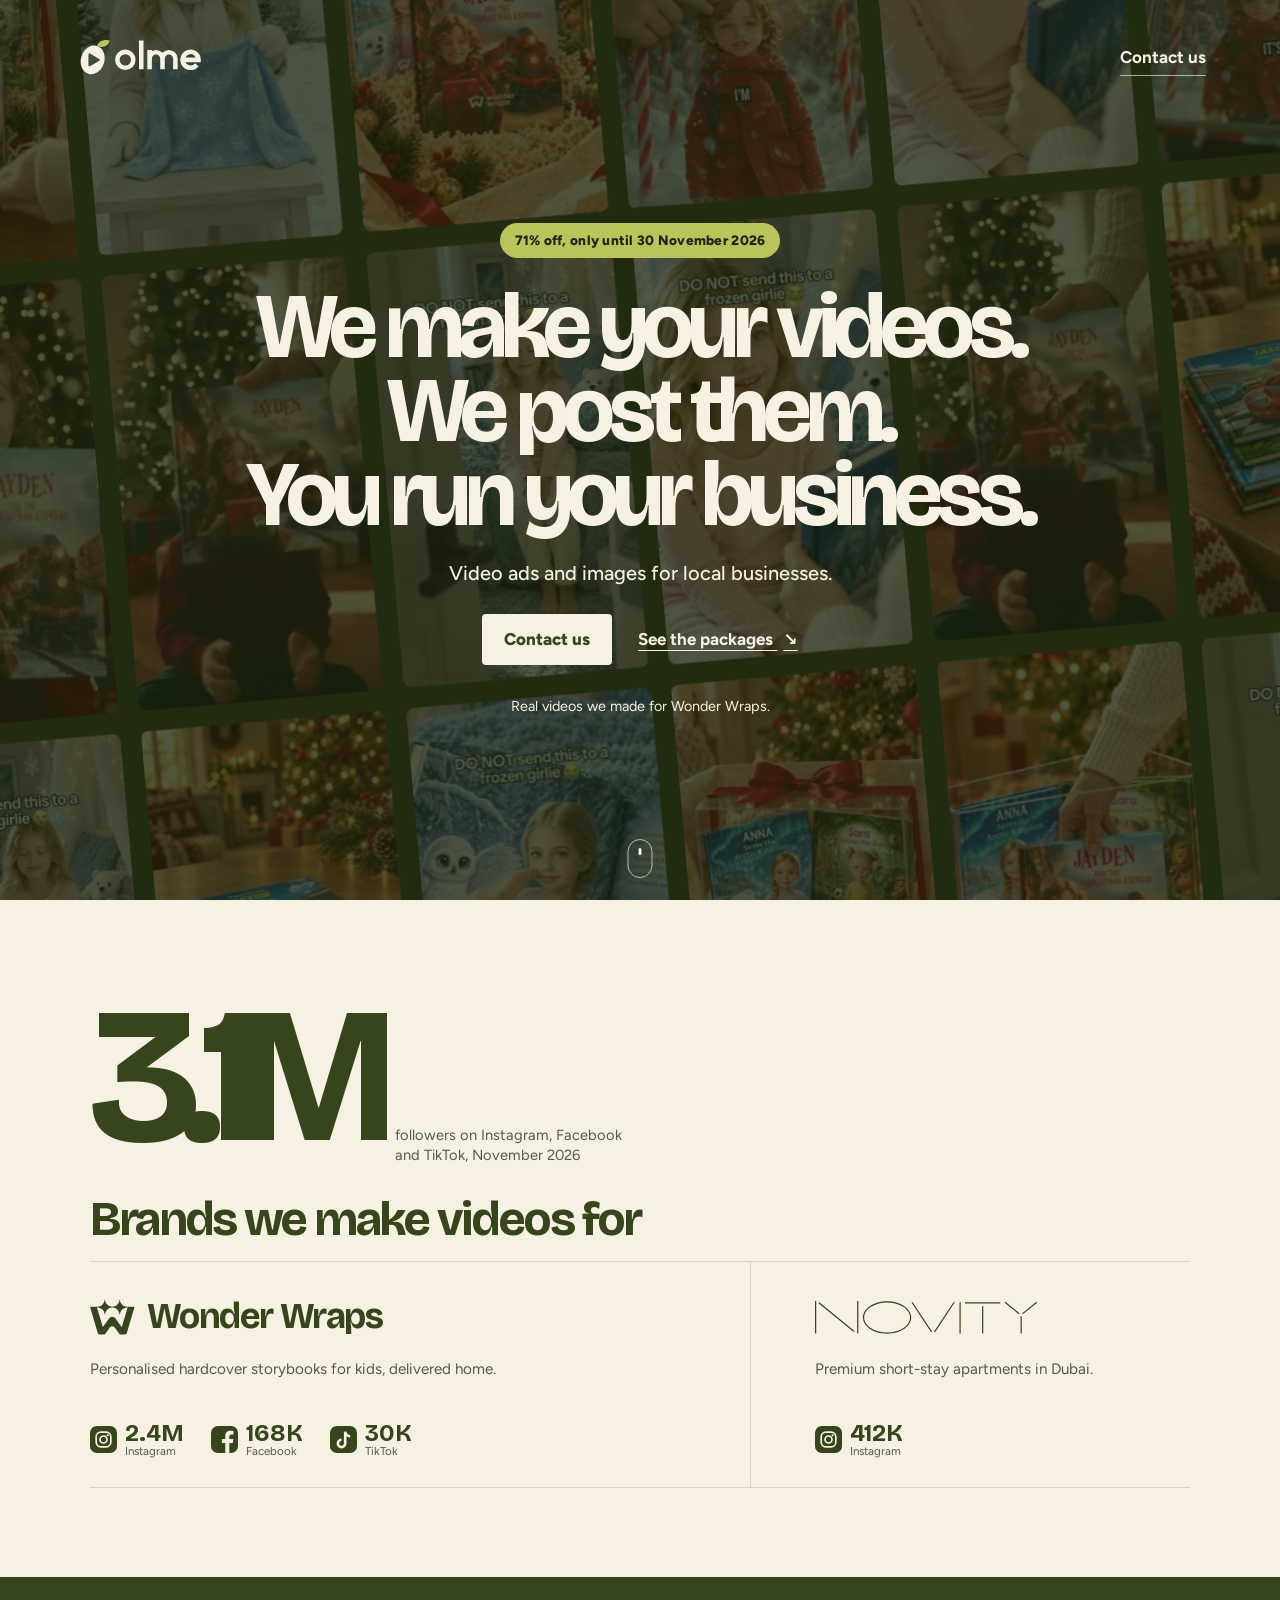
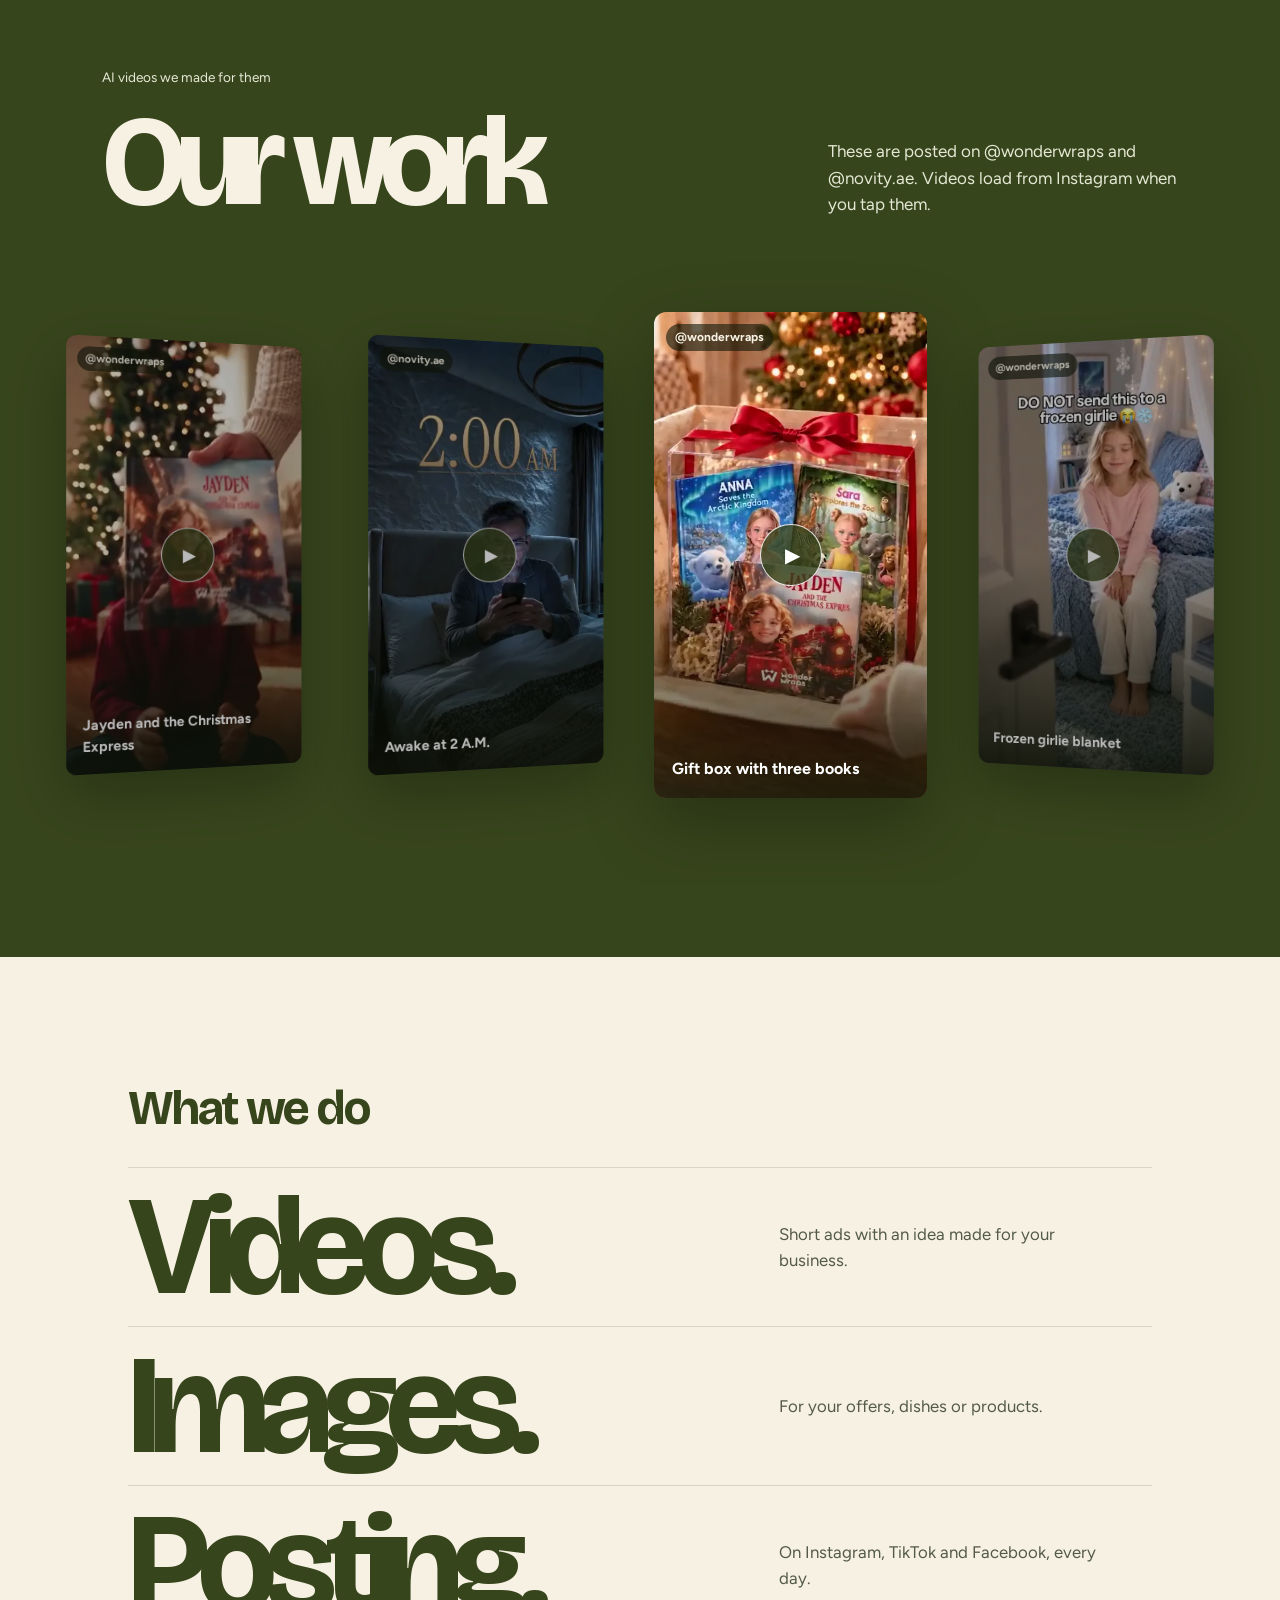
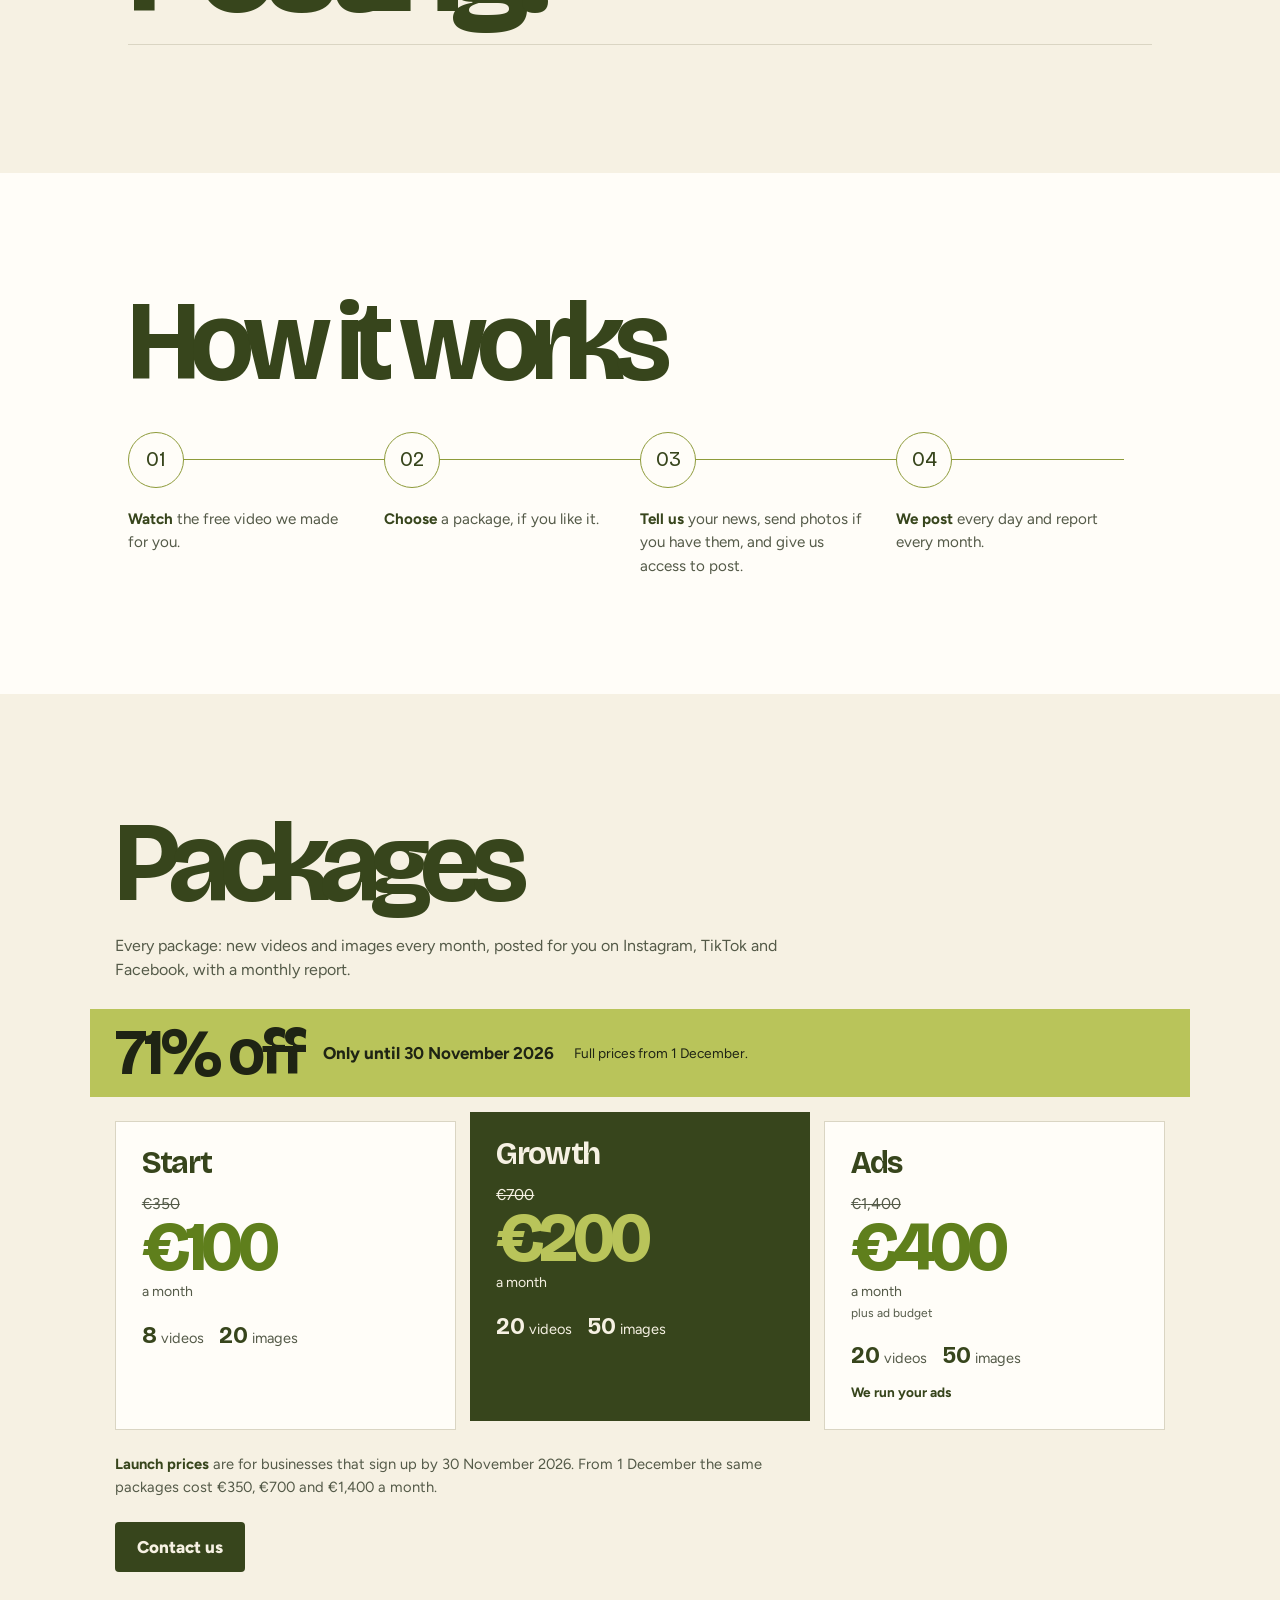
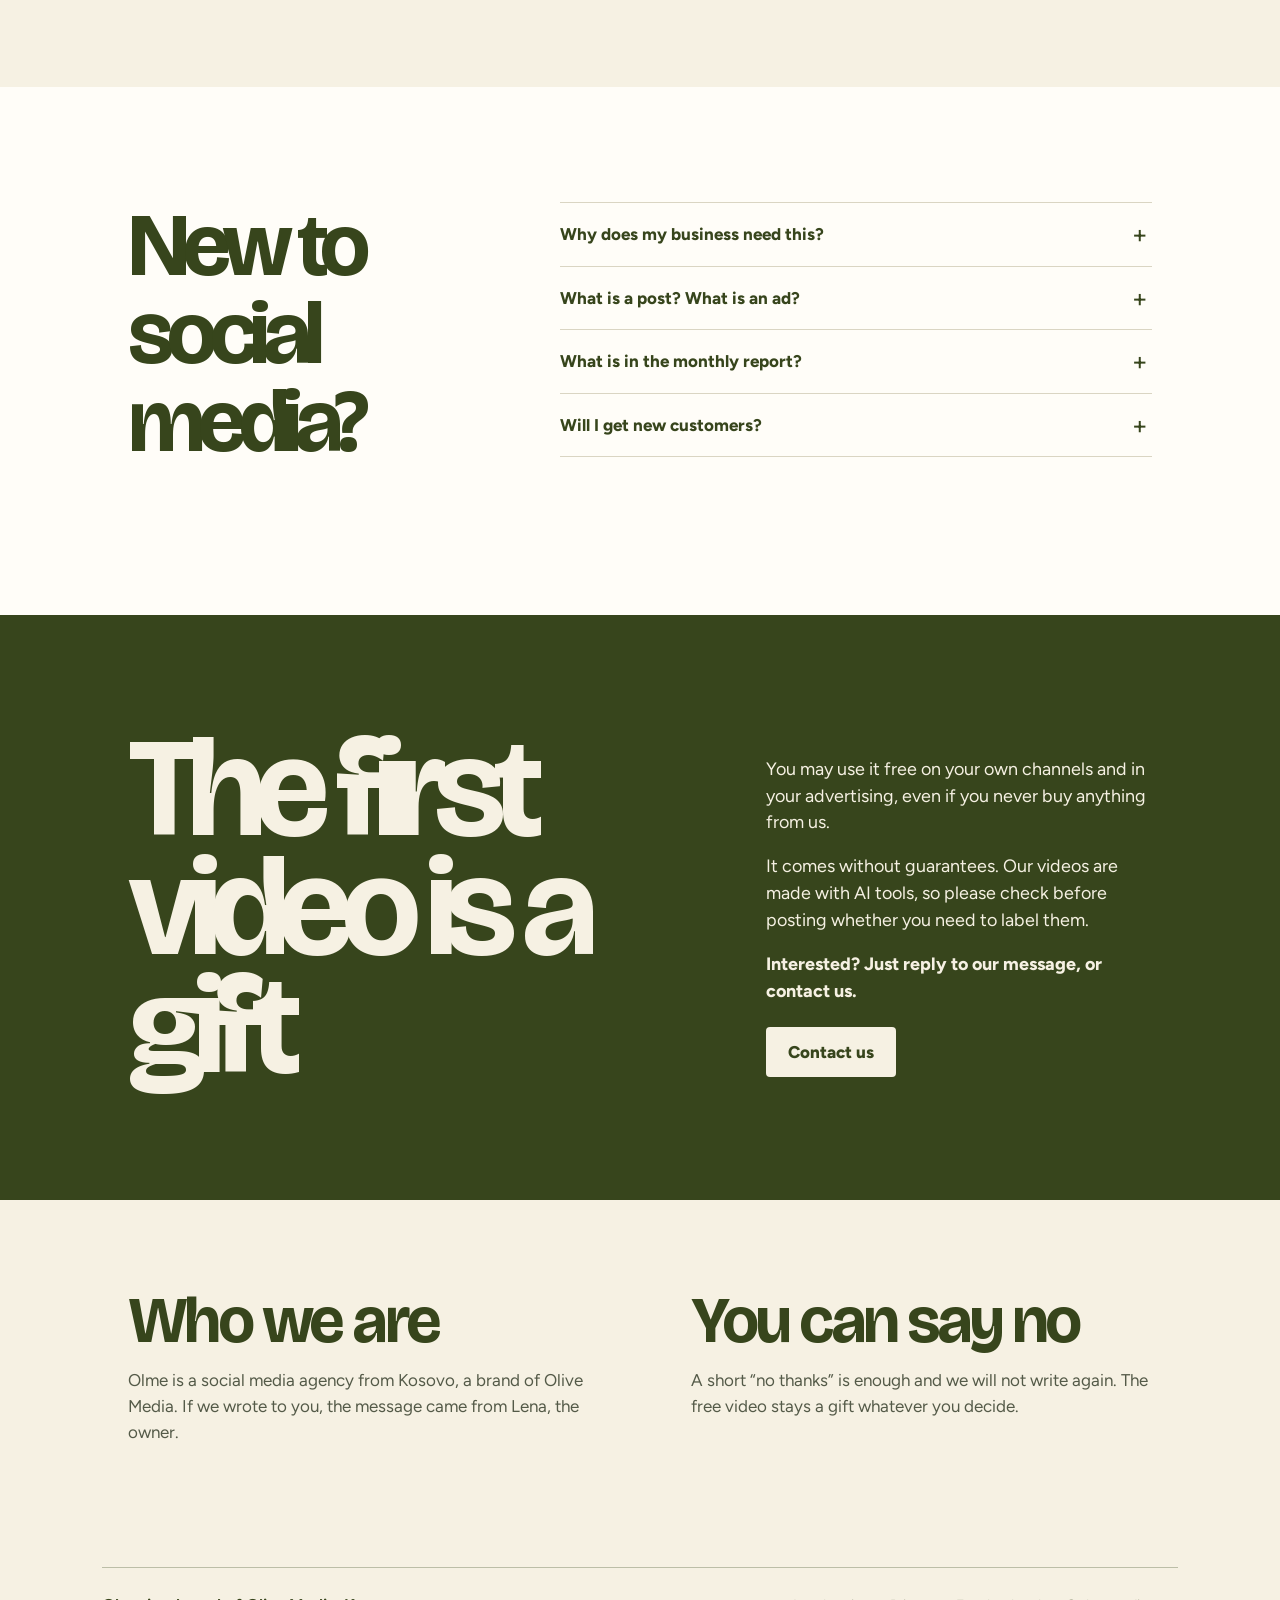
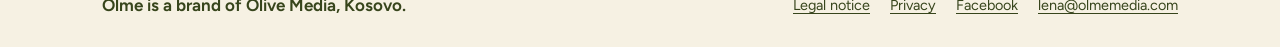
==== commit 7a6eeabe: "Add the first Novity reel to Our work Row is now Wonder Wraps, Novity, Wonder Wraps, Wonder Wraps, e" ====
--- a/index.html
+++ b/index.html
@@ -36,7 +36,7 @@
 <div class="hero-copy"><p class="flash">71% off, only until 30 November 2026</p><h1>We make your videos.<br>We post them.<br><em>You run your business.</em></h1><p class="hero-sub">Video ads and images for local businesses.</p><div class="hero-actions"><a class="button button-light" href="mailto:lena@olmemedia.com">Contact us</a><a class="text-link" href="#packages">See the packages <span aria-hidden="true">↘</span></a></div><p class="honest">Real videos we made for Wonder Wraps.</p></div><a class="scroll-cue" href="#brands" aria-label="Brands we make videos for"><span></span></a></header>
 <main>
 <section class="brands" id="brands"><div class="total"><strong>3.1M</strong><span>followers on Instagram, Facebook and TikTok, November 2026</span></div><h2>Brands we make videos for</h2><div class="brand-band"><article class="brand"><div class="brand-name"><img src="img/brands/wonderwraps.svg" alt="" width="67" height="53" loading="lazy"><strong>Wonder Wraps</strong></div><p>Personalised hardcover storybooks for kids, delivered home.</p><ul class="stats"><li><svg aria-hidden="true"><use href="#m-ig"/></svg><b>2.4M</b><span>Instagram</span></li><li><svg aria-hidden="true"><use href="#m-fb"/></svg><b>168K</b><span>Facebook</span></li><li><svg aria-hidden="true"><use href="#m-tt"/></svg><b>30K</b><span>TikTok</span></li></ul></article><article class="brand"><div class="brand-name"><img class="novity-logo" src="img/brands/novity_logo_olive.svg" alt="Novity" width="223" height="33" loading="lazy"></div><p>Premium short-stay apartments in Dubai.</p><ul class="stats"><li><svg aria-hidden="true"><use href="#m-ig"/></svg><b>412K</b><span>Instagram</span></li></ul></article></div></section>
-<section class="work" id="work"><p class="work-eyebrow">AI videos we made for them</p><div class="work-head"><h2>Our work</h2><p>All three are posted on @wonderwraps. Videos load from Instagram when you tap them.</p></div><div class="reel-track"><figure class="reel reel-left"><a class="reel-link" href="https://www.instagram.com/reel/DfCtt8VhBq_/" aria-label="Watch the Jayden and the Christmas Express video on Instagram"><video muted playsinline loop preload="none" poster="img/work/reel_jayden.webp" width="480" height="854"><source src="video/reel_jayden.mp4" type="video/mp4"></video><span class="play-mark" aria-hidden="true">▶</span><span class="reel-name">Jayden and the Christmas Express</span></a></figure><figure class="reel reel-main"><a class="reel-link" href="https://www.instagram.com/reel/DfC9GAPjpWV/" aria-label="Watch the Gift box with three books video on Instagram"><video muted playsinline loop preload="none" poster="img/work/reel_gift_box.webp" width="480" height="854"><source src="video/reel_gift_box.mp4" type="video/mp4"></video><span class="play-mark" aria-hidden="true">▶</span><span class="reel-name">Gift box with three books</span></a></figure><figure class="reel reel-right"><a class="reel-link" href="https://www.instagram.com/reel/Dey5Y3tBosN/" aria-label="Watch the Frozen girlie blanket video on Instagram"><video muted playsinline loop preload="none" poster="img/work/reel_frozen_blanket.webp" width="480" height="854"><source src="video/reel_frozen_blanket.mp4" type="video/mp4"></video><span class="play-mark" aria-hidden="true">▶</span><span class="reel-name">Frozen girlie blanket</span></a></figure></div></section>
+<section class="work" id="work"><p class="work-eyebrow">AI videos we made for them</p><div class="work-head"><h2>Our work</h2><p>These are posted on @wonderwraps and @novity.ae. Videos load from Instagram when you tap them.</p></div><div class="reel-track"><figure class="reel reel-left"><a class="reel-link" href="https://www.instagram.com/reel/DfCtt8VhBq_/" aria-label="Watch the Jayden and the Christmas Express video on Instagram"><video muted playsinline loop preload="none" poster="img/work/reel_jayden.webp" width="480" height="854"><source src="video/reel_jayden.mp4" type="video/mp4"></video><span class="play-mark" aria-hidden="true">▶</span><span class="reel-account">@wonderwraps</span><span class="reel-name">Jayden and the Christmas Express</span></a></figure><figure class="reel reel-left"><a class="reel-link" href="https://www.instagram.com/reel/Dfjt_i2BJya/" aria-label="Watch the Awake at 2 A.M. video on Instagram"><video muted playsinline loop preload="none" poster="img/work/reel_novity_2am.webp" width="480" height="854"><source src="video/reel_novity_2am.mp4" type="video/mp4"></video><span class="play-mark" aria-hidden="true">▶</span><span class="reel-account">@novity.ae</span><span class="reel-name">Awake at 2 A.M.</span></a></figure><figure class="reel reel-main"><a class="reel-link" href="https://www.instagram.com/reel/DfC9GAPjpWV/" aria-label="Watch the Gift box with three books video on Instagram"><video muted playsinline loop preload="none" poster="img/work/reel_gift_box.webp" width="480" height="854"><source src="video/reel_gift_box.mp4" type="video/mp4"></video><span class="play-mark" aria-hidden="true">▶</span><span class="reel-account">@wonderwraps</span><span class="reel-name">Gift box with three books</span></a></figure><figure class="reel reel-right"><a class="reel-link" href="https://www.instagram.com/reel/Dey5Y3tBosN/" aria-label="Watch the Frozen girlie blanket video on Instagram"><video muted playsinline loop preload="none" poster="img/work/reel_frozen_blanket.webp" width="480" height="854"><source src="video/reel_frozen_blanket.mp4" type="video/mp4"></video><span class="play-mark" aria-hidden="true">▶</span><span class="reel-account">@wonderwraps</span><span class="reel-name">Frozen girlie blanket</span></a></figure></div></section>
 <section class="services" id="what-we-do"><h2>What we do</h2><div class="service-row"><h3>Videos.</h3><p>Short ads with an idea made for your business.</p></div><div class="service-row"><h3>Images.</h3><p>For your offers, dishes or products.</p></div><div class="service-row"><h3>Posting.</h3><p>On Instagram, TikTok and Facebook, every day.</p></div></section>
 <section class="process" id="how-it-works"><h2>How it works</h2><ol><li><p><strong>Watch</strong> the free video we made for you.</p></li><li><p><strong>Choose</strong> a package, if you like it.</p></li><li><p><strong>Tell us</strong> your news, send photos if you have them, and give us access to post.</p></li><li><p><strong>We post</strong> every day and report every month.</p></li></ol></section>
 <section class="packages" id="packages"><h2>Packages</h2><p class="shared">Every package: new videos and images every month, posted for you on Instagram, TikTok and Facebook, with a monthly report.</p><p class="offer"><b>71% off</b><span>Only until <strong>30 November 2026</strong></span><small>Full prices from 1 December.</small></p><div class="plan-grid"><article class="plan"><h3>Start</h3><p class="price"><s>€350</s><b>€100</b><span>a month</span></p><ul class="quantity"><li><b>8</b> videos</li><li><b>20</b> images</li></ul></article><article class="plan growth"><h3>Growth</h3><p class="price"><s>€700</s><b>€200</b><span>a month</span></p><ul class="quantity"><li><b>20</b> videos</li><li><b>50</b> images</li></ul></article><article class="plan"><h3>Ads</h3><p class="price"><s>€1,400</s><b>€400</b><span>a month</span><span class="plus">plus ad budget</span></p><ul class="quantity"><li><b>20</b> videos</li><li><b>50</b> images</li></ul><p class="ads-note">We run your ads</p></article></div><p class="launch"><b>Launch prices</b> are for businesses that sign up by 30 November 2026. From 1 December the same packages cost €350, €700 and €1,400 a month.</p><a class="button button-dark" href="mailto:lena@olmemedia.com">Contact us</a></section>
--- a/css/site.css
+++ b/css/site.css
@@ -16,7 +16,7 @@
 /* Brand totals and proof */
 .brands{padding:clamp(58px,8vw,110px) clamp(22px,7vw,104px) clamp(48px,7vw,90px);background:var(--cream)}.total{display:flex;align-items:baseline;gap:18px;margin-bottom:30px}.total strong{font-family:Bricolage,sans-serif;font-size:clamp(5.5rem,16vw,12rem);line-height:.78;letter-spacing:-.09em;color:var(--olive)}.total span{max-width:245px;color:var(--mute);font-size:.92rem;line-height:1.35}.brands>h2{font-size:clamp(2rem,4vw,3rem);margin-bottom:18px;color:var(--olive)}.brand-band{display:grid;grid-template-columns:1.2fr .8fr;border-top:1px solid var(--line);border-bottom:1px solid var(--line)}.brand{padding:24px 5vw 28px 0}.brand+.brand{padding-left:5vw;padding-right:0;border-left:1px solid var(--line)}.brand-name{height:62px;display:flex;align-items:center;gap:12px;color:var(--olive)}.brand-name img{width:45px;height:auto}.brand-name strong{font-family:Bricolage,sans-serif;font-size:clamp(1.45rem,3vw,2.25rem);line-height:1;letter-spacing:-.04em}.brand-name img.novity-logo{width:min(100%,223px)}.brand>p{min-height:2.8em;margin:10px 0 20px;color:var(--mute);font-size:.95rem}.stats{display:flex;flex-wrap:wrap;gap:16px 27px}.stats li{display:grid;grid-template-columns:27px auto;align-items:center;column-gap:8px}.stats svg{width:27px;height:27px;grid-row:span 2}.stats b{font-family:Bricolage,sans-serif;color:var(--olive);font-size:1.5rem;line-height:1}.stats span{font-size:.72rem;color:var(--mute);line-height:1.2}
 /* Real work coverflow */
-.work{padding:clamp(45px,7vw,90px) 0 72px;background:var(--olive);color:var(--cream);overflow:hidden}.work-eyebrow{padding:0 clamp(22px,8vw,116px);margin-bottom:12px;font-size:.85rem;color:#E5E8D5}.work-head{padding-inline:clamp(22px,8vw,116px);display:flex;justify-content:space-between;align-items:end;gap:25px}.work-head h2{font-size:clamp(4rem,10vw,8.5rem);letter-spacing:-.08em}.work-head p{max-width:350px;margin:0 0 8px;color:#E5E8D5}.reel-track{display:flex;align-items:center;justify-content:center;gap:clamp(16px,4vw,56px);min-height:660px;margin-top:20px;padding:30px max(25px,calc((100vw - 960px)/2));overflow-x:auto;overscroll-behavior-inline:contain;scroll-snap-type:x mandatory;scrollbar-width:none}.reel-track::-webkit-scrollbar{display:none}.reel{position:relative;flex:0 0 clamp(220px,27vw,340px);margin:0;scroll-snap-align:center;transform:scale(.88);filter:brightness(.72);transition:transform .45s ease,filter .45s ease}.reel-main{z-index:1;transform:scale(1);filter:none}.reel-left{transform:perspective(800px) rotateY(12deg) scale(.88)}.reel-right{transform:perspective(800px) rotateY(-12deg) scale(.88)}.reel-link{position:relative;display:block;aspect-ratio:480/854;overflow:hidden;border-radius:12px;background:#202817;color:white;text-decoration:none;box-shadow:0 24px 70px rgba(0,0,0,.28)}.reel-link img,.reel-link video{width:100%;height:100%;object-fit:cover}.reel-link:after{content:"";position:absolute;inset:50% 0 0;background:linear-gradient(transparent,rgba(19,25,11,.86))}.play-mark{position:absolute;z-index:1;left:50%;top:50%;display:grid;place-items:center;width:62px;height:62px;padding-left:4px;transform:translate(-50%,-50%);border:1px solid rgba(255,255,255,.85);border-radius:50%;background:rgba(55,69,28,.8);font-size:1.25rem}.reel-name{position:absolute;z-index:1;left:18px;right:18px;bottom:17px;font-weight:700;font-size:1rem}
+.work{padding:clamp(45px,7vw,90px) 0 72px;background:var(--olive);color:var(--cream);overflow:hidden}.work-eyebrow{padding:0 clamp(22px,8vw,116px);margin-bottom:12px;font-size:.85rem;color:#E5E8D5}.work-head{padding-inline:clamp(22px,8vw,116px);display:flex;justify-content:space-between;align-items:end;gap:25px}.work-head h2{font-size:clamp(4rem,10vw,8.5rem);letter-spacing:-.08em}.work-head p{max-width:350px;margin:0 0 8px;color:#E5E8D5}.reel-track{display:flex;align-items:center;justify-content:flex-start;gap:clamp(16px,4vw,56px);min-height:660px;margin-top:20px;padding:30px max(25px,calc((100vw - 960px)/2));overflow-x:auto;overscroll-behavior-inline:contain;scroll-snap-type:x mandatory;scrollbar-width:none}.reel-track::-webkit-scrollbar{display:none}.reel{position:relative;flex:0 0 clamp(220px,27vw,340px);margin:0;scroll-snap-align:center;transform:scale(.88);filter:brightness(.72);transition:transform .45s ease,filter .45s ease}.reel-main{z-index:1;transform:scale(1);filter:none}.reel-left{transform:perspective(800px) rotateY(12deg) scale(.88)}.reel-right{transform:perspective(800px) rotateY(-12deg) scale(.88)}.reel-link{position:relative;display:block;aspect-ratio:480/854;overflow:hidden;border-radius:12px;background:#202817;color:white;text-decoration:none;box-shadow:0 24px 70px rgba(0,0,0,.28)}.reel-link img,.reel-link video{width:100%;height:100%;object-fit:cover}.reel-link:after{content:"";position:absolute;inset:50% 0 0;background:linear-gradient(transparent,rgba(19,25,11,.86))}.play-mark{position:absolute;z-index:1;left:50%;top:50%;display:grid;place-items:center;width:62px;height:62px;padding-left:4px;transform:translate(-50%,-50%);border:1px solid rgba(255,255,255,.85);border-radius:50%;background:rgba(55,69,28,.8);font-size:1.25rem}.reel-name{position:absolute;z-index:1;left:18px;right:18px;bottom:17px;font-weight:700;font-size:1rem}
 /* Service words and process */
 .services{padding:clamp(62px,10vw,140px) clamp(22px,10vw,145px);background:var(--cream);color:var(--olive)}.services>h2{font-size:clamp(2rem,4vw,3rem);margin-bottom:35px}.service-row{display:grid;grid-template-columns:minmax(0,1fr) minmax(220px,.6fr);align-items:center;gap:30px;padding:17px 0;border-top:1px solid var(--line)}.service-row:last-child{border-bottom:1px solid var(--line)}.service-row h3{font-size:clamp(4rem,11vw,9rem);letter-spacing:-.08em;line-height:.88}.service-row p{max-width:320px;color:var(--mute);font-size:1.05rem}.process{padding:clamp(60px,9vw,120px) clamp(22px,10vw,145px);background:var(--paper);color:var(--olive)}.process h2,.packages h2,.plain-words>h2{font-size:clamp(3.6rem,9vw,7rem);letter-spacing:-.08em;margin-bottom:34px}.process ol{position:relative;display:grid;grid-template-columns:repeat(4,minmax(0,1fr));gap:0}.process ol:before{content:"";position:absolute;top:27px;left:28px;right:28px;height:1px;background:var(--leaf)}.process li{position:relative;padding:0 18px 0 0}.process ol{counter-reset:step}.process li{counter-increment:step}.process li:before{content:counter(step,decimal-leading-zero);display:grid;place-items:center;width:56px;height:56px;margin-bottom:20px;border:1px solid var(--leaf);border-radius:50%;background:var(--paper);font-family:Bricolage,sans-serif;font-size:1.25rem}.process li p{max-width:230px;color:var(--mute);font-size:.95rem}.process li strong{color:var(--olive)}
 /* Price cards */
@@ -29,7 +29,7 @@
 .doc{max-width:780px;margin:clamp(40px,7vw,90px) auto;padding:clamp(28px,5vw,64px);background:var(--paper);border-top:4px solid var(--leaf)}.doc h1,.lost h1{margin-bottom:18px;font-size:clamp(3rem,8vw,6rem);color:var(--olive)}.doc h2{margin:34px 0 10px;font-size:clamp(1.6rem,4vw,2.35rem);color:var(--olive)}.doc p,.doc li{margin:0 0 14px;color:var(--ink);line-height:1.65}.doc ul{list-style:disc;padding-left:1.4em}.doc a{color:var(--olive);text-decoration-color:var(--leaf)}.doc .lead,.doc .short{font-size:1.14rem;font-weight:650}.details{border-block:1px solid var(--line);margin:24px 0;padding:8px 0}.details>div{display:grid;grid-template-columns:minmax(100px,.35fr) 1fr;gap:12px;padding:10px 0;border-bottom:1px solid var(--line)}.details>div:last-child{border:0}.details dt{font-weight:700;color:var(--mute)}.details dd{overflow-wrap:anywhere}.lost{max-width:740px;margin:clamp(50px,10vw,140px) auto;padding:clamp(30px,6vw,70px);background:var(--paper);border-top:4px solid var(--leaf)}.lost p{max-width:560px;margin-bottom:25px}.lost .btn{display:inline-flex;padding:12px 20px;background:var(--olive);color:var(--cream);border-radius:3px;text-decoration:none;font-weight:750}
 /* Instagram dialog */
 .reel-dialog{width:min(400px,92vw);max-width:92vw;height:min(720px,94dvh);max-height:94dvh;padding:42px 12px 12px;border:0;border-radius:10px;background:var(--cream);overflow:hidden}.reel-dialog::backdrop{background:rgba(12,16,8,.8)}.dialog-close{position:absolute;top:7px;right:12px;width:38px;height:34px;border:0;background:transparent;color:var(--ink);font-size:27px;line-height:1;cursor:pointer}.embed-slot{width:100%;height:100%}.embed-slot iframe{display:block;width:100%;height:100%;border:0}
-@media(min-width:1050px){.wall{grid-template-columns:repeat(6,minmax(0,1fr))}.wall-column:nth-child(n+5){display:flex}.reel-track{margin-top:0}}
+@media(min-width:1050px){.wall{grid-template-columns:repeat(6,minmax(0,1fr))}.wall-column:nth-child(n+5){display:flex}.reel-track{margin-top:0;justify-content:center;gap:clamp(16px,2.2vw,36px);padding-inline:clamp(25px,4vw,64px)}.reel{flex:1 1 0;min-width:0;max-width:340px}}
 @media(max-width:700px){.entrance{min-height:100svh}.topline{padding:20px 21px}.hero-copy{width:calc(100% - 38px);padding:90px 0 64px}h1{font-size:clamp(2.7rem,11.8vw,4.35rem);line-height:.94}.hero-sub{margin:18px 0 22px}.hero-actions{gap:17px}.hero-actions .button{min-height:46px;padding:10px 17px}.honest{margin-top:24px}.scroll-cue{bottom:12px}.total{display:block;margin-bottom:34px}.total strong{display:block;font-size:clamp(6.4rem,29vw,9rem)}.total span{display:block;margin-top:10px;max-width:240px}.brands>h2{font-size:2.2rem}.brand-band{grid-template-columns:1fr 1fr}.brand{padding-right:14px}.brand+.brand{padding-left:15px}.brand-name{height:58px;font-size:1.35rem;white-space:normal;gap:7px}.brand-name img{width:32px}.brand-name img.novity-logo{width:100%;max-height:41px}.brand>p{min-height:4.4em;margin:8px 0 17px;font-size:.83rem}.stats{gap:10px 12px}.stats li{grid-template-columns:21px auto;column-gap:5px}.stats svg{width:21px;height:21px}.stats b{font-size:1.18rem}.stats span{font-size:.66rem}.work{padding-bottom:48px}.work-head{display:block}.work-head h2{font-size:4.5rem}.work-head>p{max-width:320px;margin-top:10px;font-size:.9rem}.reel-track{justify-content:flex-start;gap:18px;min-height:490px;margin-top:8px;padding:25px max(calc((100vw - 250px)/2),24px) 18px;scroll-padding-inline:max(calc((100vw - 250px)/2),24px)}.reel{flex-basis:250px}.reel-left{transform:rotateY(13deg) scale(.91)}.reel-right{transform:rotateY(-13deg) scale(.91)}.services{padding-block:62px}.services>h2{margin-bottom:25px}.service-row{grid-template-columns:minmax(0,1fr);gap:8px;padding:18px 0}.service-row h3{font-size:clamp(3.2rem,17vw,5rem)}.service-row p{font-size:.9rem}.process h2,.packages h2{font-size:4.5rem}.process ol{display:flex;flex-direction:column;gap:0}.process ol:before{top:25px;bottom:26px;left:26px;right:auto;width:1px;height:auto}.process li{display:grid;grid-template-columns:54px 1fr;gap:17px;align-items:start;min-height:88px;padding:0 0 20px}.process li:before{width:54px;height:54px;margin:0;font-size:1.2rem}.process li p{margin:6px 0 0;max-width:330px;font-size:.91rem}.shared{margin-bottom:23px;font-size:.9rem}.offer{flex-wrap:wrap;gap:2px 12px;margin-inline:-22px;padding:10px 22px;white-space:normal}.offer b{font-size:2.1rem}.offer span{font-size:.88rem}.offer small{flex-basis:100%;font-size:.78rem}.plan-grid{grid-template-columns:minmax(0,1fr);gap:12px}.plan{min-height:0;padding:16px 19px;display:grid;grid-template-columns:minmax(0,1fr) minmax(86px,auto);align-items:center;column-gap:8px;row-gap:0}.plan h3{grid-column:1;grid-row:1;margin:0 0 3px;font-size:1.3rem}.plan .price{grid-column:1;grid-row:2/5;align-self:center;margin:0}.plan .price>b{font-size:3.15rem}.plan .price>span{font-size:.76rem}.plan .price .plus{font-size:.68rem}.plan .quantity{grid-column:2;grid-row:2/4;display:block;text-align:right;font-size:.84rem;line-height:1.3}.plan .quantity li{white-space:nowrap}.plan .quantity b{font-size:1.2rem}.plan .ads-note{grid-column:2;grid-row:4;text-align:right;font-size:.72rem;margin:3px 0 0}.growth{transform:none}.launch{font-size:.84rem}.plain-words{grid-template-columns:1fr;gap:20px;padding-block:62px}.plain-words>h2{font-size:4rem;margin-bottom:0}.gift{grid-template-columns:1fr;gap:28px;padding:64px 23px 58px}.gift h2{font-size:clamp(4.4rem,19vw,7rem)}.gift-copy{max-width:500px}.gift-copy p{font-size:.96rem}.duo{grid-template-columns:1fr;gap:30px}.duo h3{font-size:2.8rem}.foot-in{align-items:flex-start;flex-direction:column;gap:12px}.foot ul{gap:4px 16px}.doc{margin:28px auto;padding:25px 21px}.doc h1{font-size:3.4rem}.details>div{grid-template-columns:92px 1fr;gap:8px}.lost{margin:35px auto;padding:28px 22px}.lost h1{font-size:3.5rem}}
 @media(prefers-reduced-motion:reduce){*,*::before,*::after{scroll-behavior:auto!important;animation:none!important;transition:none!important}.rise,.fall{transform:none}.reel,.reel-left,.reel-right{transform:none;filter:none}}
 @supports(animation-timeline:view()){.reel{animation:reel-focus linear both;animation-timeline:view(inline);animation-range:entry 0% exit 100%}@keyframes reel-focus{0%,100%{filter:brightness(.72);transform:rotateY(14deg) scale(.84)}50%{filter:brightness(1);transform:rotateY(0) scale(1)}}}
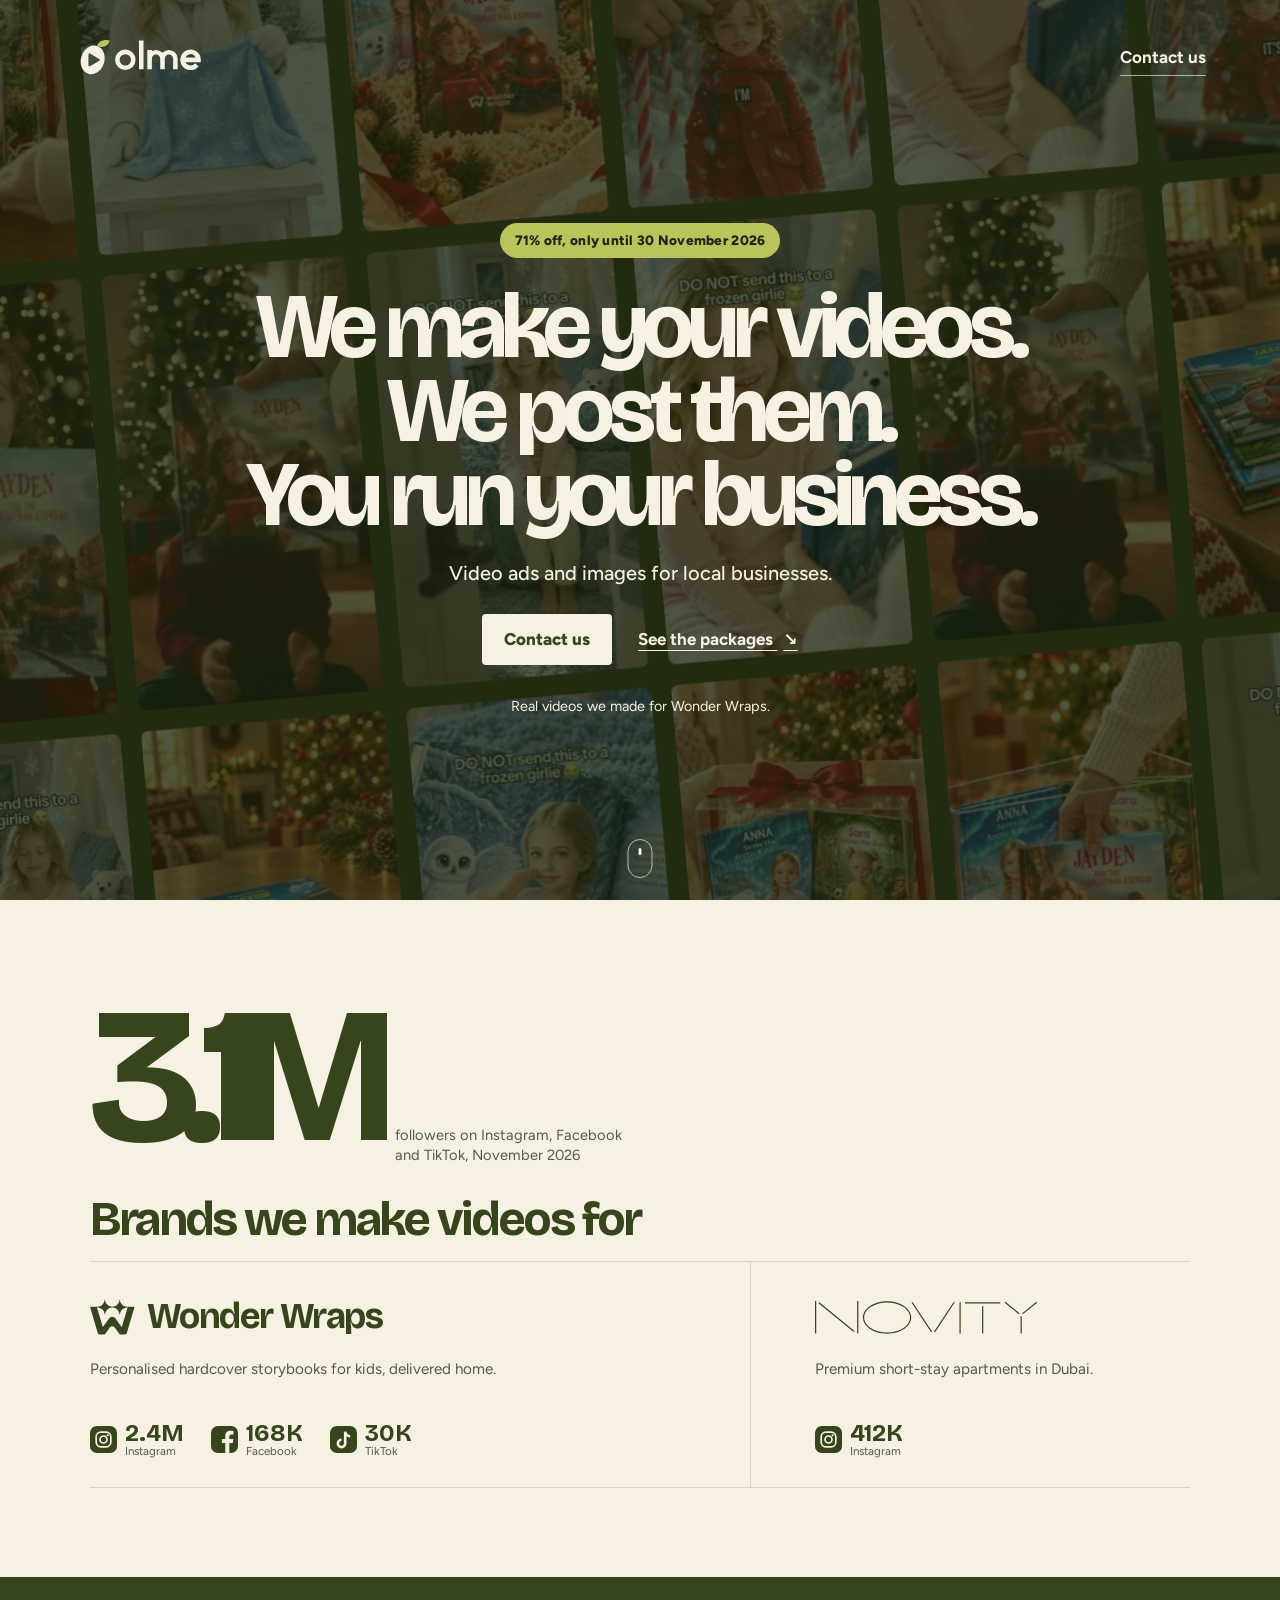
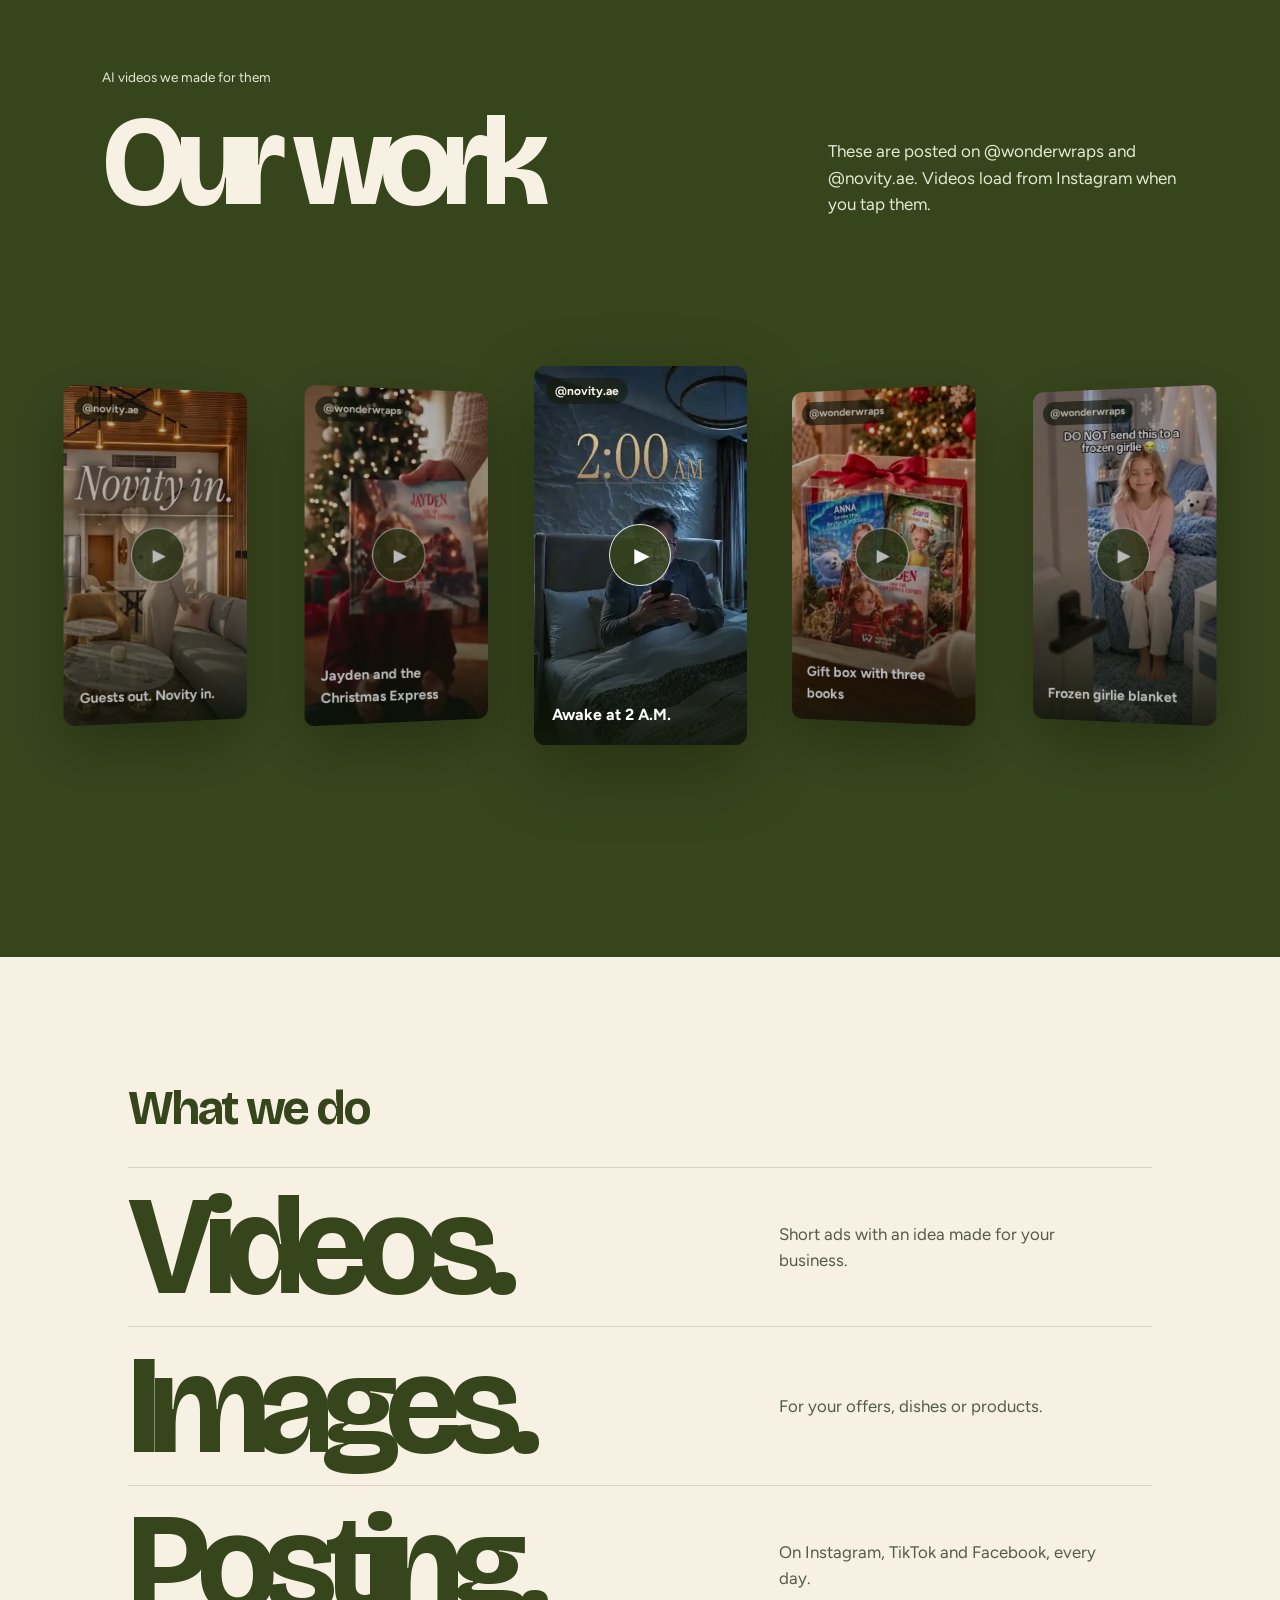
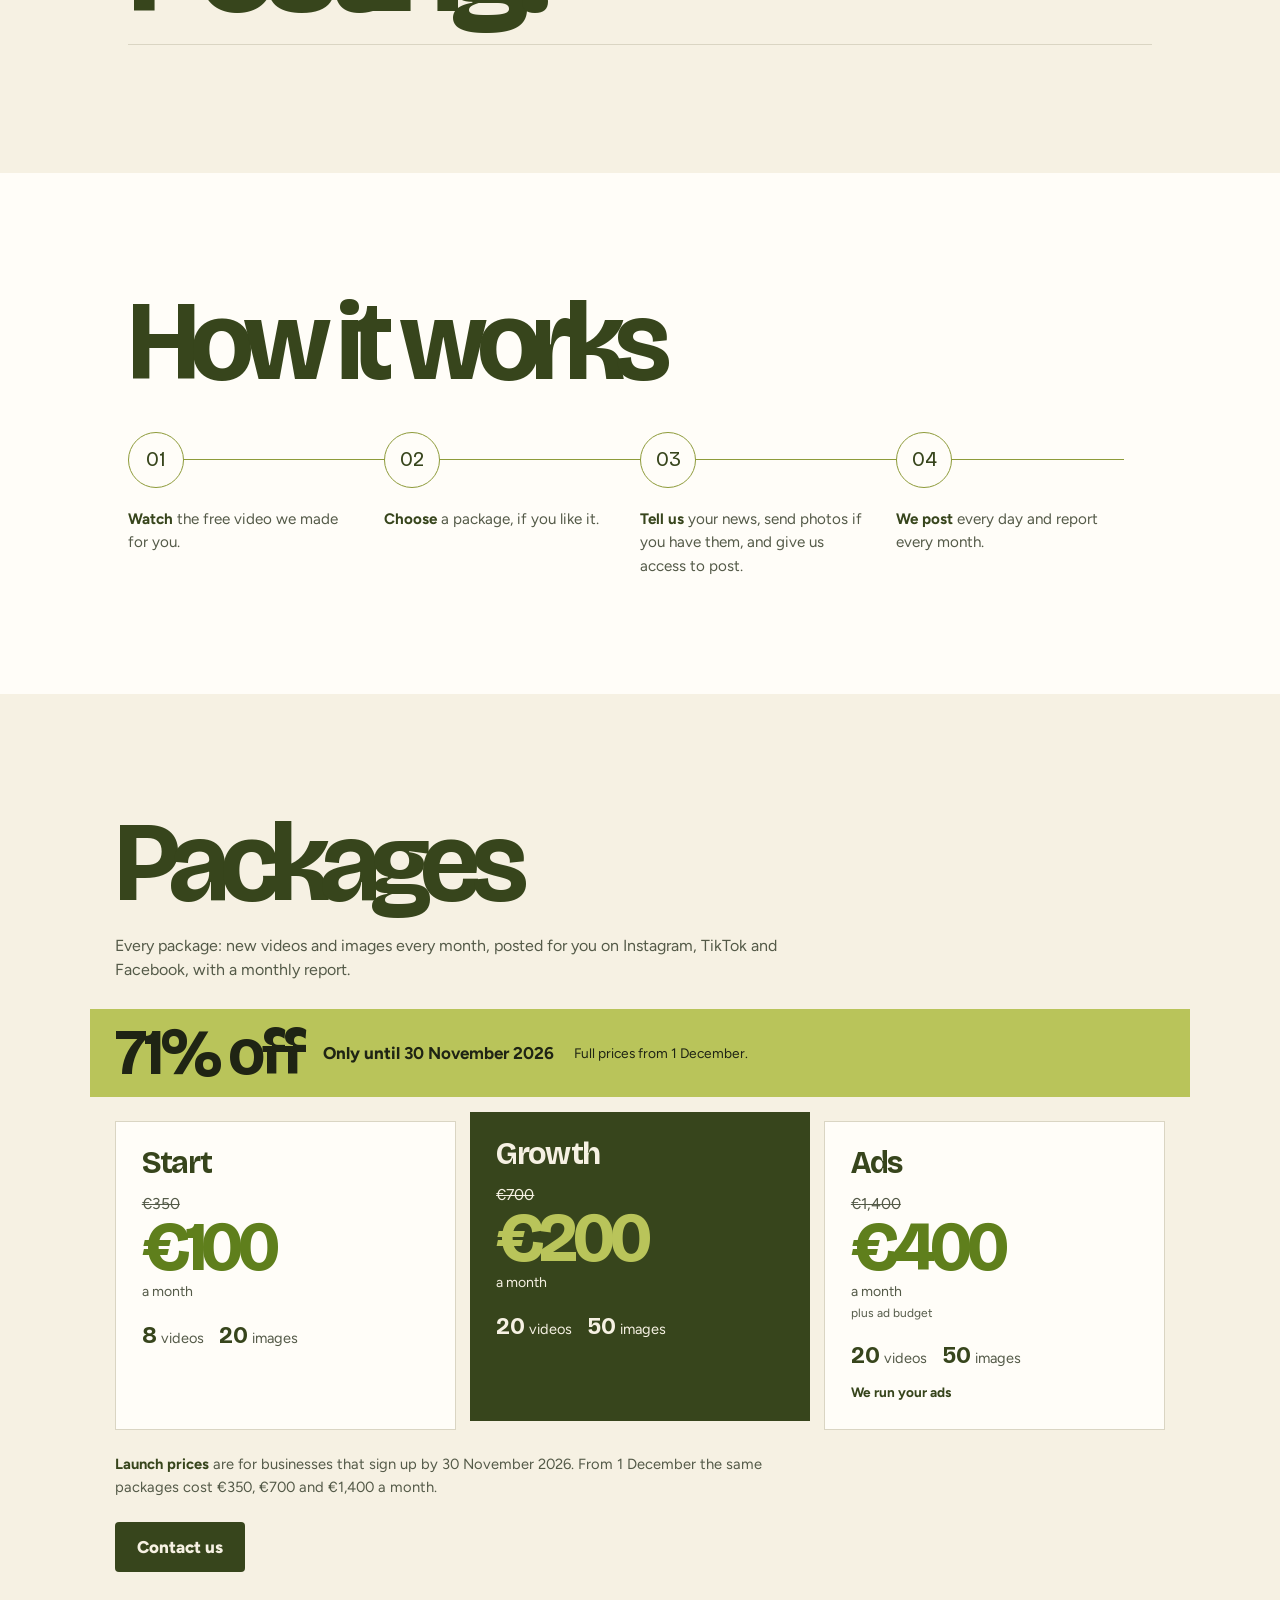
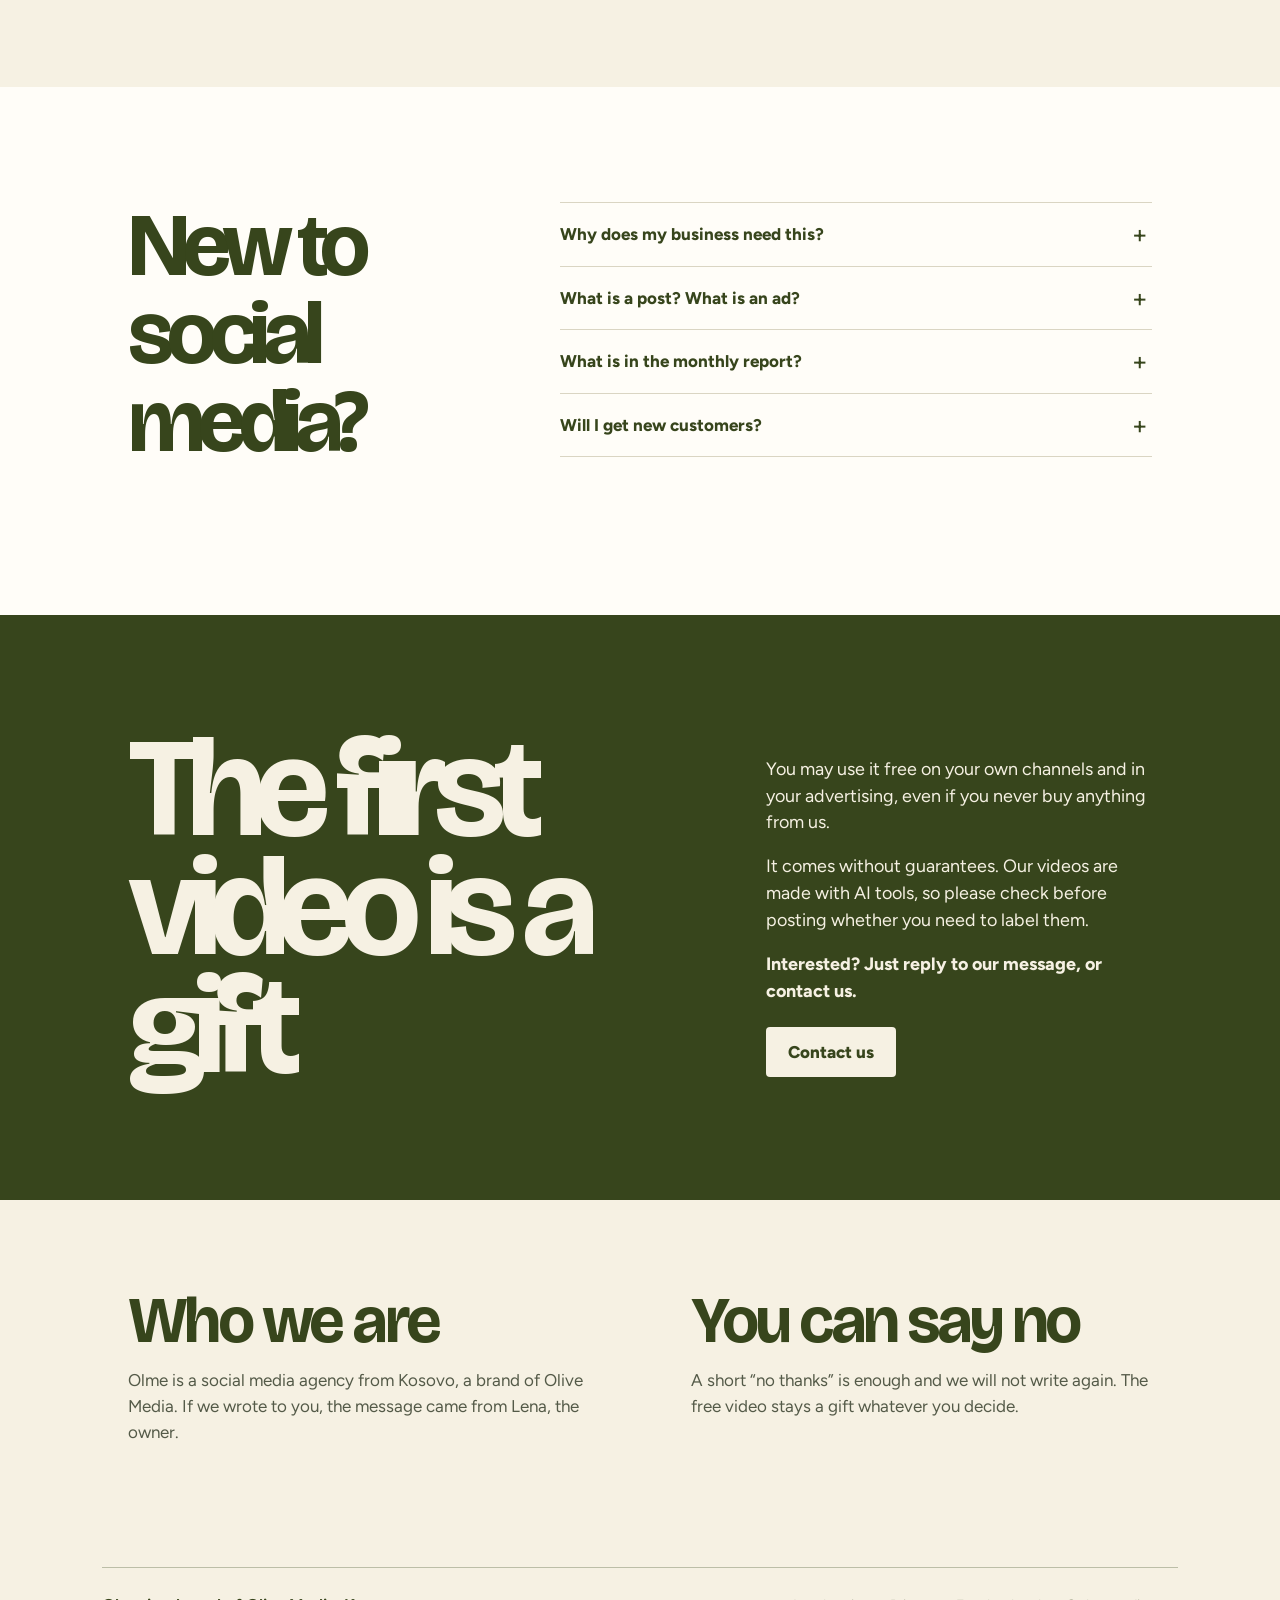
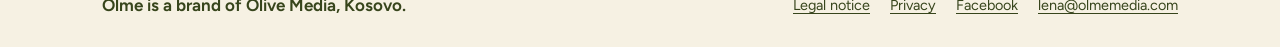
==== commit ff006303: "Put the newest Novity reel first in Our work Row is now Novity F, Wonder Wraps, Novity D, Wonder Wra" ====
--- a/index.html
+++ b/index.html
@@ -36,7 +36,7 @@
 <div class="hero-copy"><p class="flash">71% off, only until 30 November 2026</p><h1>We make your videos.<br>We post them.<br><em>You run your business.</em></h1><p class="hero-sub">Video ads and images for local businesses.</p><div class="hero-actions"><a class="button button-light" href="mailto:lena@olmemedia.com">Contact us</a><a class="text-link" href="#packages">See the packages <span aria-hidden="true">↘</span></a></div><p class="honest">Real videos we made for Wonder Wraps.</p></div><a class="scroll-cue" href="#brands" aria-label="Brands we make videos for"><span></span></a></header>
 <main>
 <section class="brands" id="brands"><div class="total"><strong>3.1M</strong><span>followers on Instagram, Facebook and TikTok, November 2026</span></div><h2>Brands we make videos for</h2><div class="brand-band"><article class="brand"><div class="brand-name"><img src="img/brands/wonderwraps.svg" alt="" width="67" height="53" loading="lazy"><strong>Wonder Wraps</strong></div><p>Personalised hardcover storybooks for kids, delivered home.</p><ul class="stats"><li><svg aria-hidden="true"><use href="#m-ig"/></svg><b>2.4M</b><span>Instagram</span></li><li><svg aria-hidden="true"><use href="#m-fb"/></svg><b>168K</b><span>Facebook</span></li><li><svg aria-hidden="true"><use href="#m-tt"/></svg><b>30K</b><span>TikTok</span></li></ul></article><article class="brand"><div class="brand-name"><img class="novity-logo" src="img/brands/novity_logo_olive.svg" alt="Novity" width="223" height="33" loading="lazy"></div><p>Premium short-stay apartments in Dubai.</p><ul class="stats"><li><svg aria-hidden="true"><use href="#m-ig"/></svg><b>412K</b><span>Instagram</span></li></ul></article></div></section>
-<section class="work" id="work"><p class="work-eyebrow">AI videos we made for them</p><div class="work-head"><h2>Our work</h2><p>These are posted on @wonderwraps and @novity.ae. Videos load from Instagram when you tap them.</p></div><div class="reel-track"><figure class="reel reel-left"><a class="reel-link" href="https://www.instagram.com/reel/DfCtt8VhBq_/" aria-label="Watch the Jayden and the Christmas Express video on Instagram"><video muted playsinline loop preload="none" poster="img/work/reel_jayden.webp" width="480" height="854"><source src="video/reel_jayden.mp4" type="video/mp4"></video><span class="play-mark" aria-hidden="true">▶</span><span class="reel-account">@wonderwraps</span><span class="reel-name">Jayden and the Christmas Express</span></a></figure><figure class="reel reel-left"><a class="reel-link" href="https://www.instagram.com/reel/Dfjt_i2BJya/" aria-label="Watch the Awake at 2 A.M. video on Instagram"><video muted playsinline loop preload="none" poster="img/work/reel_novity_2am.webp" width="480" height="854"><source src="video/reel_novity_2am.mp4" type="video/mp4"></video><span class="play-mark" aria-hidden="true">▶</span><span class="reel-account">@novity.ae</span><span class="reel-name">Awake at 2 A.M.</span></a></figure><figure class="reel reel-main"><a class="reel-link" href="https://www.instagram.com/reel/DfC9GAPjpWV/" aria-label="Watch the Gift box with three books video on Instagram"><video muted playsinline loop preload="none" poster="img/work/reel_gift_box.webp" width="480" height="854"><source src="video/reel_gift_box.mp4" type="video/mp4"></video><span class="play-mark" aria-hidden="true">▶</span><span class="reel-account">@wonderwraps</span><span class="reel-name">Gift box with three books</span></a></figure><figure class="reel reel-right"><a class="reel-link" href="https://www.instagram.com/reel/Dey5Y3tBosN/" aria-label="Watch the Frozen girlie blanket video on Instagram"><video muted playsinline loop preload="none" poster="img/work/reel_frozen_blanket.webp" width="480" height="854"><source src="video/reel_frozen_blanket.mp4" type="video/mp4"></video><span class="play-mark" aria-hidden="true">▶</span><span class="reel-account">@wonderwraps</span><span class="reel-name">Frozen girlie blanket</span></a></figure></div></section>
+<section class="work" id="work"><p class="work-eyebrow">AI videos we made for them</p><div class="work-head"><h2>Our work</h2><p>These are posted on @wonderwraps and @novity.ae. Videos load from Instagram when you tap them.</p></div><div class="reel-track"><figure class="reel reel-left"><a class="reel-link" href="https://www.instagram.com/reel/Dfj3PQah-3c/" aria-label="Watch the Guests out. Novity in. video on Instagram"><video muted playsinline loop preload="none" poster="img/work/reel_novity_guests_out.webp" width="480" height="854"><source src="video/reel_novity_guests_out.mp4" type="video/mp4"></video><span class="play-mark" aria-hidden="true">▶</span><span class="reel-account">@novity.ae</span><span class="reel-name">Guests out. Novity in.</span></a></figure><figure class="reel reel-left"><a class="reel-link" href="https://www.instagram.com/reel/DfCtt8VhBq_/" aria-label="Watch the Jayden and the Christmas Express video on Instagram"><video muted playsinline loop preload="none" poster="img/work/reel_jayden.webp" width="480" height="854"><source src="video/reel_jayden.mp4" type="video/mp4"></video><span class="play-mark" aria-hidden="true">▶</span><span class="reel-account">@wonderwraps</span><span class="reel-name">Jayden and the Christmas Express</span></a></figure><figure class="reel reel-main"><a class="reel-link" href="https://www.instagram.com/reel/Dfjt_i2BJya/" aria-label="Watch the Awake at 2 A.M. video on Instagram"><video muted playsinline loop preload="none" poster="img/work/reel_novity_2am.webp" width="480" height="854"><source src="video/reel_novity_2am.mp4" type="video/mp4"></video><span class="play-mark" aria-hidden="true">▶</span><span class="reel-account">@novity.ae</span><span class="reel-name">Awake at 2 A.M.</span></a></figure><figure class="reel reel-right"><a class="reel-link" href="https://www.instagram.com/reel/DfC9GAPjpWV/" aria-label="Watch the Gift box with three books video on Instagram"><video muted playsinline loop preload="none" poster="img/work/reel_gift_box.webp" width="480" height="854"><source src="video/reel_gift_box.mp4" type="video/mp4"></video><span class="play-mark" aria-hidden="true">▶</span><span class="reel-account">@wonderwraps</span><span class="reel-name">Gift box with three books</span></a></figure><figure class="reel reel-right"><a class="reel-link" href="https://www.instagram.com/reel/Dey5Y3tBosN/" aria-label="Watch the Frozen girlie blanket video on Instagram"><video muted playsinline loop preload="none" poster="img/work/reel_frozen_blanket.webp" width="480" height="854"><source src="video/reel_frozen_blanket.mp4" type="video/mp4"></video><span class="play-mark" aria-hidden="true">▶</span><span class="reel-account">@wonderwraps</span><span class="reel-name">Frozen girlie blanket</span></a></figure></div></section>
 <section class="services" id="what-we-do"><h2>What we do</h2><div class="service-row"><h3>Videos.</h3><p>Short ads with an idea made for your business.</p></div><div class="service-row"><h3>Images.</h3><p>For your offers, dishes or products.</p></div><div class="service-row"><h3>Posting.</h3><p>On Instagram, TikTok and Facebook, every day.</p></div></section>
 <section class="process" id="how-it-works"><h2>How it works</h2><ol><li><p><strong>Watch</strong> the free video we made for you.</p></li><li><p><strong>Choose</strong> a package, if you like it.</p></li><li><p><strong>Tell us</strong> your news, send photos if you have them, and give us access to post.</p></li><li><p><strong>We post</strong> every day and report every month.</p></li></ol></section>
 <section class="packages" id="packages"><h2>Packages</h2><p class="shared">Every package: new videos and images every month, posted for you on Instagram, TikTok and Facebook, with a monthly report.</p><p class="offer"><b>71% off</b><span>Only until <strong>30 November 2026</strong></span><small>Full prices from 1 December.</small></p><div class="plan-grid"><article class="plan"><h3>Start</h3><p class="price"><s>€350</s><b>€100</b><span>a month</span></p><ul class="quantity"><li><b>8</b> videos</li><li><b>20</b> images</li></ul></article><article class="plan growth"><h3>Growth</h3><p class="price"><s>€700</s><b>€200</b><span>a month</span></p><ul class="quantity"><li><b>20</b> videos</li><li><b>50</b> images</li></ul></article><article class="plan"><h3>Ads</h3><p class="price"><s>€1,400</s><b>€400</b><span>a month</span><span class="plus">plus ad budget</span></p><ul class="quantity"><li><b>20</b> videos</li><li><b>50</b> images</li></ul><p class="ads-note">We run your ads</p></article></div><p class="launch"><b>Launch prices</b> are for businesses that sign up by 30 November 2026. From 1 December the same packages cost €350, €700 and €1,400 a month.</p><a class="button button-dark" href="mailto:lena@olmemedia.com">Contact us</a></section>
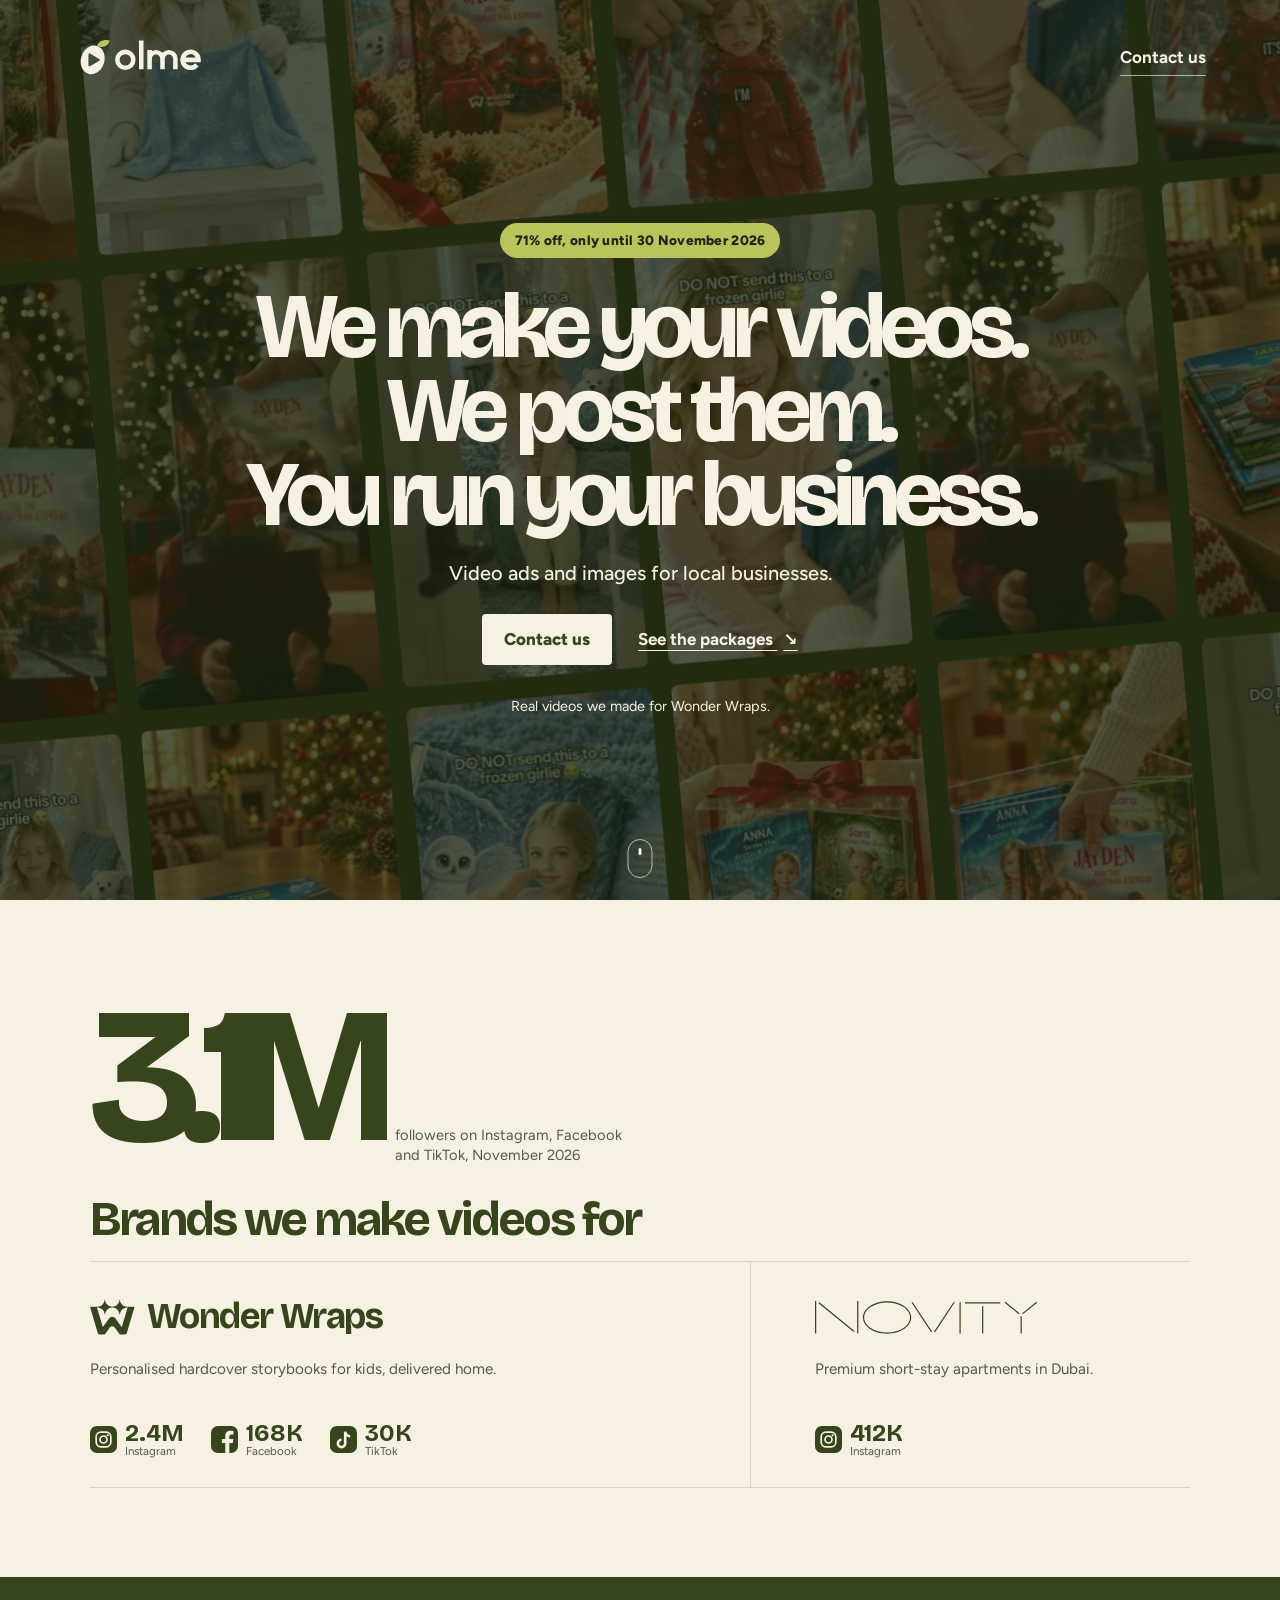
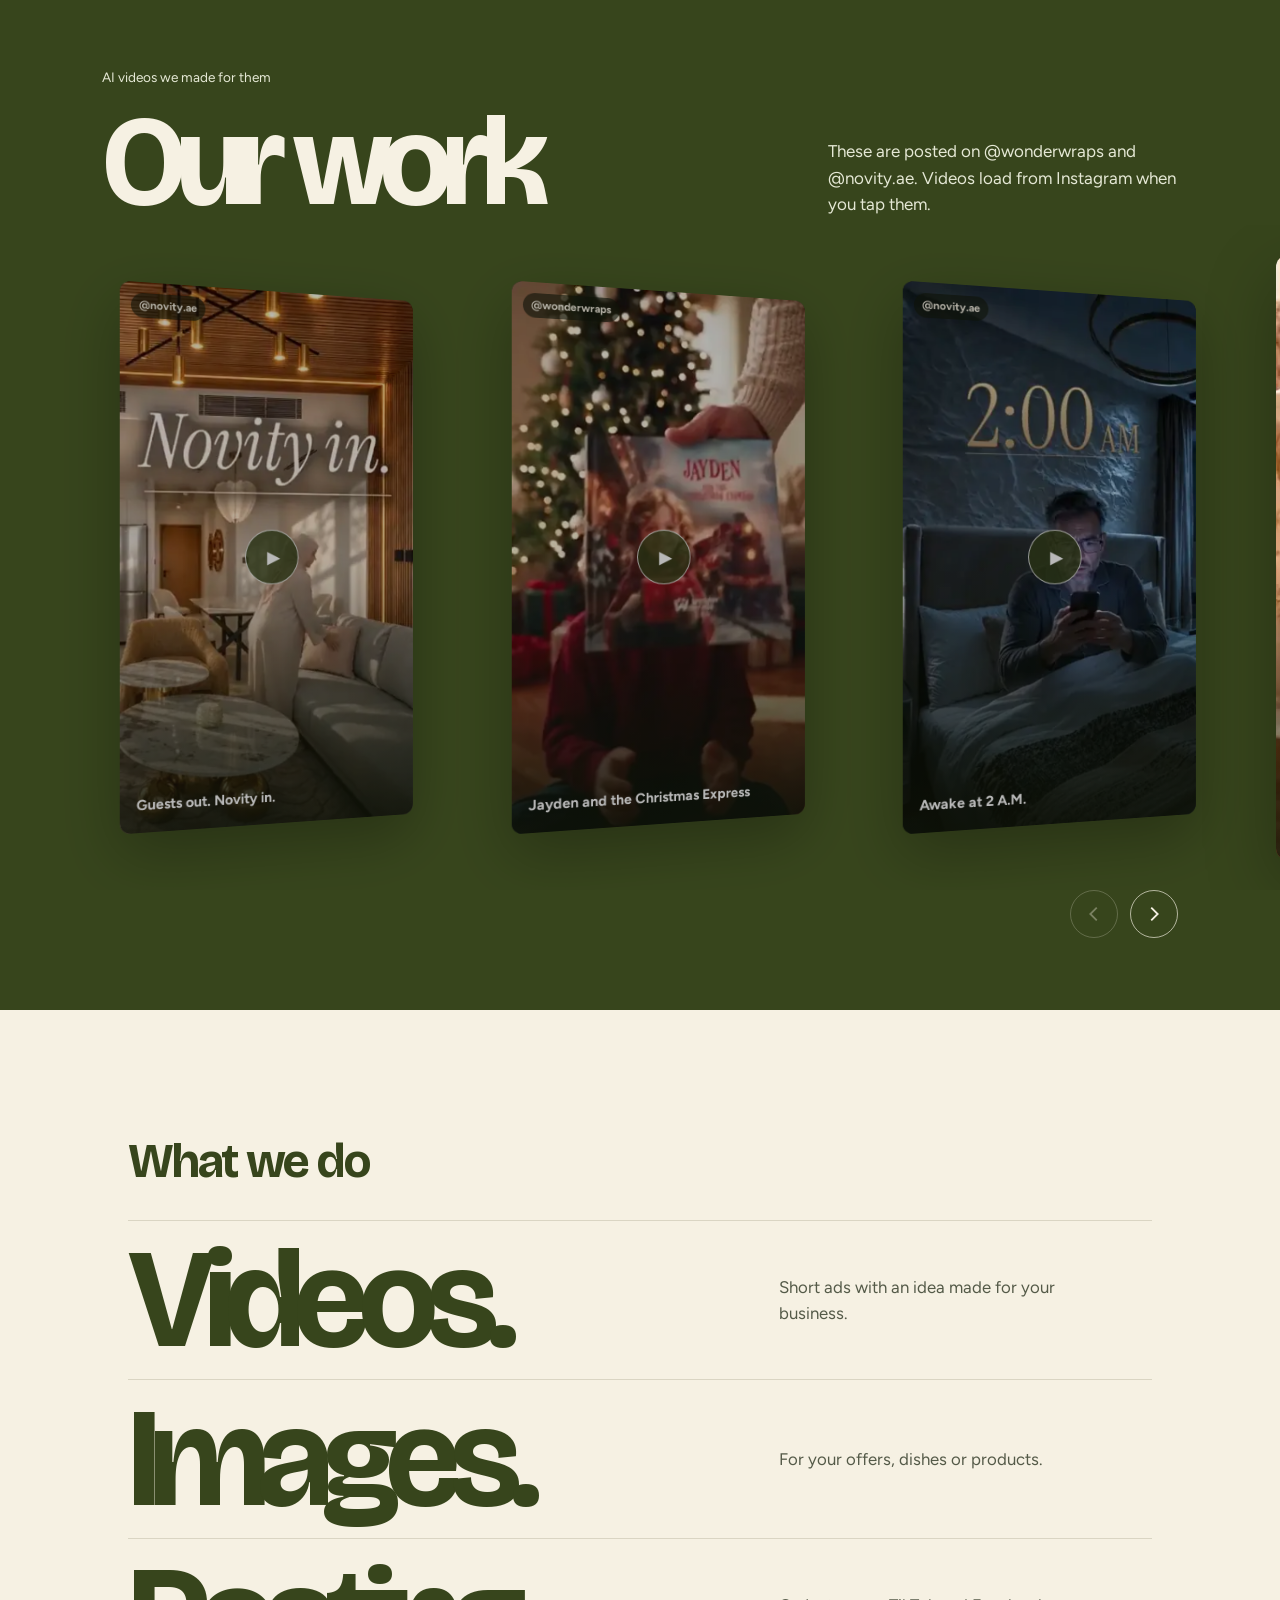
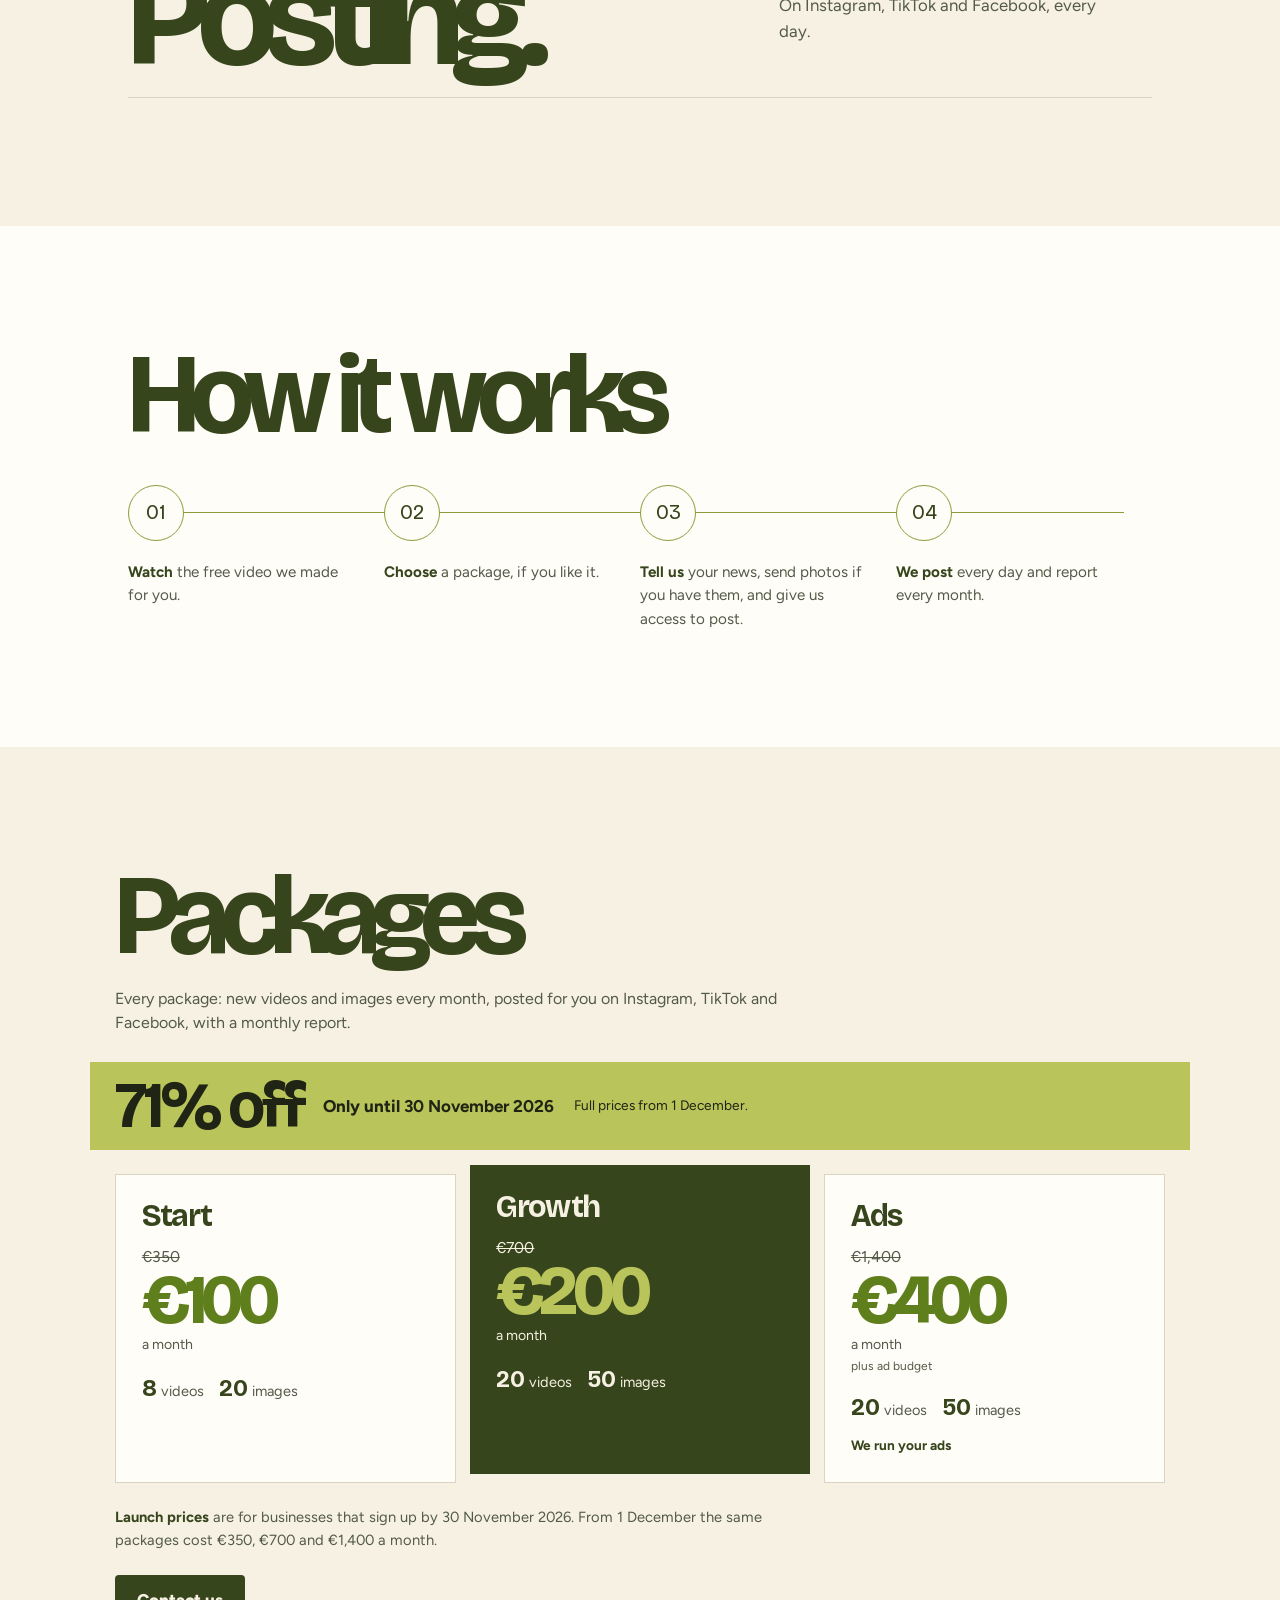
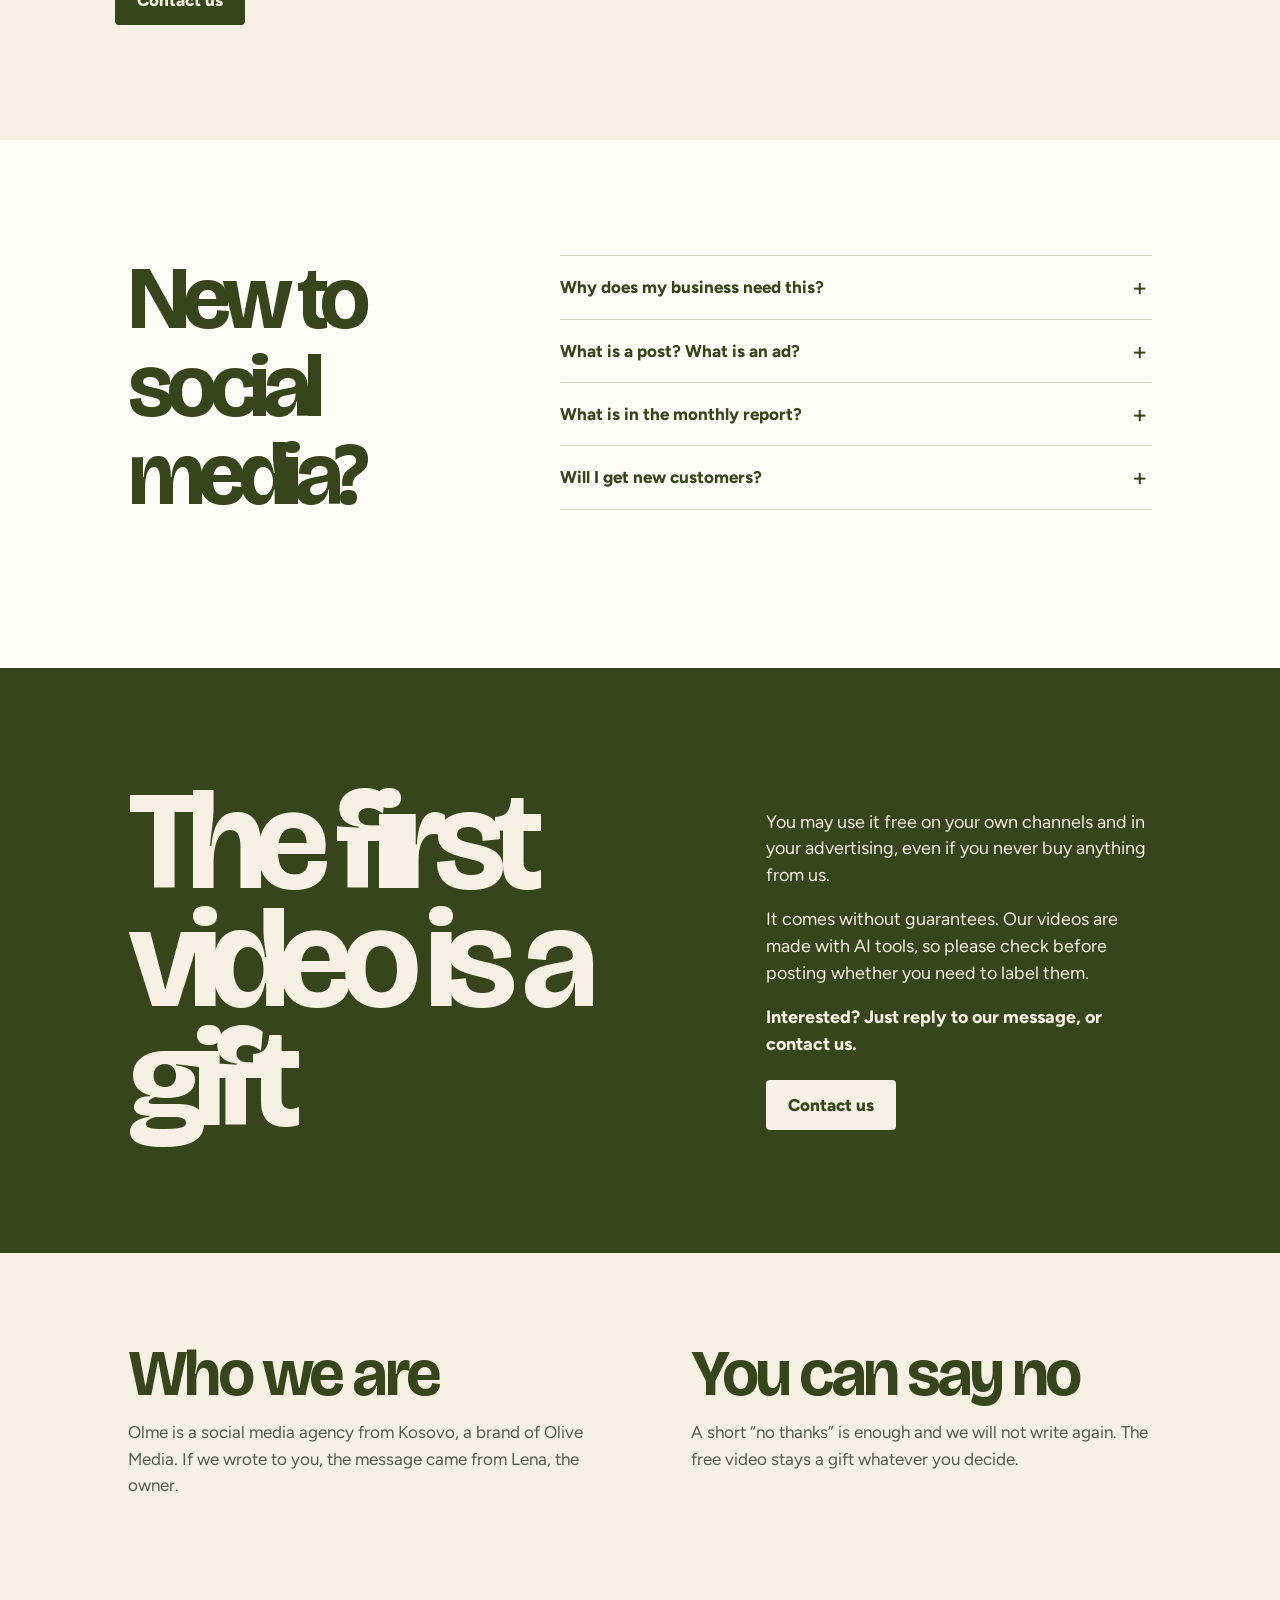
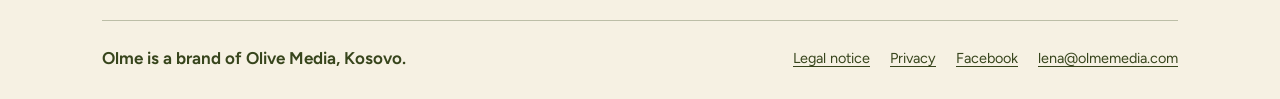
==== commit 45da166d: "Our work: add Novity reel A (Arriving in Dubai); full-size scrolling row with arrows for mouse users" ====
--- a/index.html
+++ b/index.html
@@ -36,7 +36,7 @@
 <div class="hero-copy"><p class="flash">71% off, only until 30 November 2026</p><h1>We make your videos.<br>We post them.<br><em>You run your business.</em></h1><p class="hero-sub">Video ads and images for local businesses.</p><div class="hero-actions"><a class="button button-light" href="mailto:lena@olmemedia.com">Contact us</a><a class="text-link" href="#packages">See the packages <span aria-hidden="true">↘</span></a></div><p class="honest">Real videos we made for Wonder Wraps.</p></div><a class="scroll-cue" href="#brands" aria-label="Brands we make videos for"><span></span></a></header>
 <main>
 <section class="brands" id="brands"><div class="total"><strong>3.1M</strong><span>followers on Instagram, Facebook and TikTok, November 2026</span></div><h2>Brands we make videos for</h2><div class="brand-band"><article class="brand"><div class="brand-name"><img src="img/brands/wonderwraps.svg" alt="" width="67" height="53" loading="lazy"><strong>Wonder Wraps</strong></div><p>Personalised hardcover storybooks for kids, delivered home.</p><ul class="stats"><li><svg aria-hidden="true"><use href="#m-ig"/></svg><b>2.4M</b><span>Instagram</span></li><li><svg aria-hidden="true"><use href="#m-fb"/></svg><b>168K</b><span>Facebook</span></li><li><svg aria-hidden="true"><use href="#m-tt"/></svg><b>30K</b><span>TikTok</span></li></ul></article><article class="brand"><div class="brand-name"><img class="novity-logo" src="img/brands/novity_logo_olive.svg" alt="Novity" width="223" height="33" loading="lazy"></div><p>Premium short-stay apartments in Dubai.</p><ul class="stats"><li><svg aria-hidden="true"><use href="#m-ig"/></svg><b>412K</b><span>Instagram</span></li></ul></article></div></section>
-<section class="work" id="work"><p class="work-eyebrow">AI videos we made for them</p><div class="work-head"><h2>Our work</h2><p>These are posted on @wonderwraps and @novity.ae. Videos load from Instagram when you tap them.</p></div><div class="reel-track"><figure class="reel reel-left"><a class="reel-link" href="https://www.instagram.com/reel/Dfj3PQah-3c/" aria-label="Watch the Guests out. Novity in. video on Instagram"><video muted playsinline loop preload="none" poster="img/work/reel_novity_guests_out.webp" width="480" height="854"><source src="video/reel_novity_guests_out.mp4" type="video/mp4"></video><span class="play-mark" aria-hidden="true">▶</span><span class="reel-account">@novity.ae</span><span class="reel-name">Guests out. Novity in.</span></a></figure><figure class="reel reel-left"><a class="reel-link" href="https://www.instagram.com/reel/DfCtt8VhBq_/" aria-label="Watch the Jayden and the Christmas Express video on Instagram"><video muted playsinline loop preload="none" poster="img/work/reel_jayden.webp" width="480" height="854"><source src="video/reel_jayden.mp4" type="video/mp4"></video><span class="play-mark" aria-hidden="true">▶</span><span class="reel-account">@wonderwraps</span><span class="reel-name">Jayden and the Christmas Express</span></a></figure><figure class="reel reel-main"><a class="reel-link" href="https://www.instagram.com/reel/Dfjt_i2BJya/" aria-label="Watch the Awake at 2 A.M. video on Instagram"><video muted playsinline loop preload="none" poster="img/work/reel_novity_2am.webp" width="480" height="854"><source src="video/reel_novity_2am.mp4" type="video/mp4"></video><span class="play-mark" aria-hidden="true">▶</span><span class="reel-account">@novity.ae</span><span class="reel-name">Awake at 2 A.M.</span></a></figure><figure class="reel reel-right"><a class="reel-link" href="https://www.instagram.com/reel/DfC9GAPjpWV/" aria-label="Watch the Gift box with three books video on Instagram"><video muted playsinline loop preload="none" poster="img/work/reel_gift_box.webp" width="480" height="854"><source src="video/reel_gift_box.mp4" type="video/mp4"></video><span class="play-mark" aria-hidden="true">▶</span><span class="reel-account">@wonderwraps</span><span class="reel-name">Gift box with three books</span></a></figure><figure class="reel reel-right"><a class="reel-link" href="https://www.instagram.com/reel/Dey5Y3tBosN/" aria-label="Watch the Frozen girlie blanket video on Instagram"><video muted playsinline loop preload="none" poster="img/work/reel_frozen_blanket.webp" width="480" height="854"><source src="video/reel_frozen_blanket.mp4" type="video/mp4"></video><span class="play-mark" aria-hidden="true">▶</span><span class="reel-account">@wonderwraps</span><span class="reel-name">Frozen girlie blanket</span></a></figure></div></section>
+<section class="work" id="work"><p class="work-eyebrow">AI videos we made for them</p><div class="work-head"><h2>Our work</h2><p>These are posted on @wonderwraps and @novity.ae. Videos load from Instagram when you tap them.</p></div><div class="reel-track"><figure class="reel reel-left"><a class="reel-link" href="https://www.instagram.com/reel/Dfj3PQah-3c/" aria-label="Watch the Guests out. Novity in. video on Instagram"><video muted playsinline loop preload="none" poster="img/work/reel_novity_guests_out.webp" width="480" height="854"><source src="video/reel_novity_guests_out.mp4" type="video/mp4"></video><span class="play-mark" aria-hidden="true">▶</span><span class="reel-account">@novity.ae</span><span class="reel-name">Guests out. Novity in.</span></a></figure><figure class="reel reel-left"><a class="reel-link" href="https://www.instagram.com/reel/DfCtt8VhBq_/" aria-label="Watch the Jayden and the Christmas Express video on Instagram"><video muted playsinline loop preload="none" poster="img/work/reel_jayden.webp" width="480" height="854"><source src="video/reel_jayden.mp4" type="video/mp4"></video><span class="play-mark" aria-hidden="true">▶</span><span class="reel-account">@wonderwraps</span><span class="reel-name">Jayden and the Christmas Express</span></a></figure><figure class="reel reel-left"><a class="reel-link" href="https://www.instagram.com/reel/Dfjt_i2BJya/" aria-label="Watch the Awake at 2 A.M. video on Instagram"><video muted playsinline loop preload="none" poster="img/work/reel_novity_2am.webp" width="480" height="854"><source src="video/reel_novity_2am.mp4" type="video/mp4"></video><span class="play-mark" aria-hidden="true">▶</span><span class="reel-account">@novity.ae</span><span class="reel-name">Awake at 2 A.M.</span></a></figure><figure class="reel reel-main"><a class="reel-link" href="https://www.instagram.com/reel/DfC9GAPjpWV/" aria-label="Watch the Gift box with three books video on Instagram"><video muted playsinline loop preload="none" poster="img/work/reel_gift_box.webp" width="480" height="854"><source src="video/reel_gift_box.mp4" type="video/mp4"></video><span class="play-mark" aria-hidden="true">▶</span><span class="reel-account">@wonderwraps</span><span class="reel-name">Gift box with three books</span></a></figure><figure class="reel reel-right"><a class="reel-link" href="https://www.instagram.com/reel/Dfm0Gf5B2HZ/" aria-label="Watch the Arriving in Dubai video on Instagram"><video muted playsinline loop preload="none" poster="img/work/reel_novity_your_stay.webp" width="480" height="854"><source src="video/reel_novity_your_stay.mp4" type="video/mp4"></video><span class="play-mark" aria-hidden="true">▶</span><span class="reel-account">@novity.ae</span><span class="reel-name">Arriving in Dubai</span></a></figure><figure class="reel reel-right"><a class="reel-link" href="https://www.instagram.com/reel/Dey5Y3tBosN/" aria-label="Watch the Frozen girlie blanket video on Instagram"><video muted playsinline loop preload="none" poster="img/work/reel_frozen_blanket.webp" width="480" height="854"><source src="video/reel_frozen_blanket.mp4" type="video/mp4"></video><span class="play-mark" aria-hidden="true">▶</span><span class="reel-account">@wonderwraps</span><span class="reel-name">Frozen girlie blanket</span></a></figure></div><div class="reel-nav"><button class="reel-prev" type="button" aria-label="Previous videos" aria-disabled="true"><svg viewBox="0 0 24 24" aria-hidden="true"><path d="M15 5l-7 7 7 7" fill="none" stroke="currentColor" stroke-width="2"/></svg></button><button class="reel-next" type="button" aria-label="Next videos"><svg viewBox="0 0 24 24" aria-hidden="true"><path d="M9 5l7 7-7 7" fill="none" stroke="currentColor" stroke-width="2"/></svg></button></div></section>
 <section class="services" id="what-we-do"><h2>What we do</h2><div class="service-row"><h3>Videos.</h3><p>Short ads with an idea made for your business.</p></div><div class="service-row"><h3>Images.</h3><p>For your offers, dishes or products.</p></div><div class="service-row"><h3>Posting.</h3><p>On Instagram, TikTok and Facebook, every day.</p></div></section>
 <section class="process" id="how-it-works"><h2>How it works</h2><ol><li><p><strong>Watch</strong> the free video we made for you.</p></li><li><p><strong>Choose</strong> a package, if you like it.</p></li><li><p><strong>Tell us</strong> your news, send photos if you have them, and give us access to post.</p></li><li><p><strong>We post</strong> every day and report every month.</p></li></ol></section>
 <section class="packages" id="packages"><h2>Packages</h2><p class="shared">Every package: new videos and images every month, posted for you on Instagram, TikTok and Facebook, with a monthly report.</p><p class="offer"><b>71% off</b><span>Only until <strong>30 November 2026</strong></span><small>Full prices from 1 December.</small></p><div class="plan-grid"><article class="plan"><h3>Start</h3><p class="price"><s>€350</s><b>€100</b><span>a month</span></p><ul class="quantity"><li><b>8</b> videos</li><li><b>20</b> images</li></ul></article><article class="plan growth"><h3>Growth</h3><p class="price"><s>€700</s><b>€200</b><span>a month</span></p><ul class="quantity"><li><b>20</b> videos</li><li><b>50</b> images</li></ul></article><article class="plan"><h3>Ads</h3><p class="price"><s>€1,400</s><b>€400</b><span>a month</span><span class="plus">plus ad budget</span></p><ul class="quantity"><li><b>20</b> videos</li><li><b>50</b> images</li></ul><p class="ads-note">We run your ads</p></article></div><p class="launch"><b>Launch prices</b> are for businesses that sign up by 30 November 2026. From 1 December the same packages cost €350, €700 and €1,400 a month.</p><a class="button button-dark" href="mailto:lena@olmemedia.com">Contact us</a></section>
--- a/css/site.css
+++ b/css/site.css
@@ -29,9 +29,12 @@
 .doc{max-width:780px;margin:clamp(40px,7vw,90px) auto;padding:clamp(28px,5vw,64px);background:var(--paper);border-top:4px solid var(--leaf)}.doc h1,.lost h1{margin-bottom:18px;font-size:clamp(3rem,8vw,6rem);color:var(--olive)}.doc h2{margin:34px 0 10px;font-size:clamp(1.6rem,4vw,2.35rem);color:var(--olive)}.doc p,.doc li{margin:0 0 14px;color:var(--ink);line-height:1.65}.doc ul{list-style:disc;padding-left:1.4em}.doc a{color:var(--olive);text-decoration-color:var(--leaf)}.doc .lead,.doc .short{font-size:1.14rem;font-weight:650}.details{border-block:1px solid var(--line);margin:24px 0;padding:8px 0}.details>div{display:grid;grid-template-columns:minmax(100px,.35fr) 1fr;gap:12px;padding:10px 0;border-bottom:1px solid var(--line)}.details>div:last-child{border:0}.details dt{font-weight:700;color:var(--mute)}.details dd{overflow-wrap:anywhere}.lost{max-width:740px;margin:clamp(50px,10vw,140px) auto;padding:clamp(30px,6vw,70px);background:var(--paper);border-top:4px solid var(--leaf)}.lost p{max-width:560px;margin-bottom:25px}.lost .btn{display:inline-flex;padding:12px 20px;background:var(--olive);color:var(--cream);border-radius:3px;text-decoration:none;font-weight:750}
 /* Instagram dialog */
 .reel-dialog{width:min(400px,92vw);max-width:92vw;height:min(720px,94dvh);max-height:94dvh;padding:42px 12px 12px;border:0;border-radius:10px;background:var(--cream);overflow:hidden}.reel-dialog::backdrop{background:rgba(12,16,8,.8)}.dialog-close{position:absolute;top:7px;right:12px;width:38px;height:34px;border:0;background:transparent;color:var(--ink);font-size:27px;line-height:1;cursor:pointer}.embed-slot{width:100%;height:100%}.embed-slot iframe{display:block;width:100%;height:100%;border:0}
-@media(min-width:1050px){.wall{grid-template-columns:repeat(6,minmax(0,1fr))}.wall-column:nth-child(n+5){display:flex}.reel-track{margin-top:0;justify-content:center;gap:clamp(16px,2.2vw,36px);padding-inline:clamp(25px,4vw,64px)}.reel{flex:1 1 0;min-width:0;max-width:340px}}
+@media(min-width:1050px){.wall{grid-template-columns:repeat(6,minmax(0,1fr))}.wall-column:nth-child(n+5){display:flex}.reel-track{margin-top:0;padding-inline:clamp(22px,8vw,116px)}}
 @media(max-width:700px){.entrance{min-height:100svh}.topline{padding:20px 21px}.hero-copy{width:calc(100% - 38px);padding:90px 0 64px}h1{font-size:clamp(2.7rem,11.8vw,4.35rem);line-height:.94}.hero-sub{margin:18px 0 22px}.hero-actions{gap:17px}.hero-actions .button{min-height:46px;padding:10px 17px}.honest{margin-top:24px}.scroll-cue{bottom:12px}.total{display:block;margin-bottom:34px}.total strong{display:block;font-size:clamp(6.4rem,29vw,9rem)}.total span{display:block;margin-top:10px;max-width:240px}.brands>h2{font-size:2.2rem}.brand-band{grid-template-columns:1fr 1fr}.brand{padding-right:14px}.brand+.brand{padding-left:15px}.brand-name{height:58px;font-size:1.35rem;white-space:normal;gap:7px}.brand-name img{width:32px}.brand-name img.novity-logo{width:100%;max-height:41px}.brand>p{min-height:4.4em;margin:8px 0 17px;font-size:.83rem}.stats{gap:10px 12px}.stats li{grid-template-columns:21px auto;column-gap:5px}.stats svg{width:21px;height:21px}.stats b{font-size:1.18rem}.stats span{font-size:.66rem}.work{padding-bottom:48px}.work-head{display:block}.work-head h2{font-size:4.5rem}.work-head>p{max-width:320px;margin-top:10px;font-size:.9rem}.reel-track{justify-content:flex-start;gap:18px;min-height:490px;margin-top:8px;padding:25px max(calc((100vw - 250px)/2),24px) 18px;scroll-padding-inline:max(calc((100vw - 250px)/2),24px)}.reel{flex-basis:250px}.reel-left{transform:rotateY(13deg) scale(.91)}.reel-right{transform:rotateY(-13deg) scale(.91)}.services{padding-block:62px}.services>h2{margin-bottom:25px}.service-row{grid-template-columns:minmax(0,1fr);gap:8px;padding:18px 0}.service-row h3{font-size:clamp(3.2rem,17vw,5rem)}.service-row p{font-size:.9rem}.process h2,.packages h2{font-size:4.5rem}.process ol{display:flex;flex-direction:column;gap:0}.process ol:before{top:25px;bottom:26px;left:26px;right:auto;width:1px;height:auto}.process li{display:grid;grid-template-columns:54px 1fr;gap:17px;align-items:start;min-height:88px;padding:0 0 20px}.process li:before{width:54px;height:54px;margin:0;font-size:1.2rem}.process li p{margin:6px 0 0;max-width:330px;font-size:.91rem}.shared{margin-bottom:23px;font-size:.9rem}.offer{flex-wrap:wrap;gap:2px 12px;margin-inline:-22px;padding:10px 22px;white-space:normal}.offer b{font-size:2.1rem}.offer span{font-size:.88rem}.offer small{flex-basis:100%;font-size:.78rem}.plan-grid{grid-template-columns:minmax(0,1fr);gap:12px}.plan{min-height:0;padding:16px 19px;display:grid;grid-template-columns:minmax(0,1fr) minmax(86px,auto);align-items:center;column-gap:8px;row-gap:0}.plan h3{grid-column:1;grid-row:1;margin:0 0 3px;font-size:1.3rem}.plan .price{grid-column:1;grid-row:2/5;align-self:center;margin:0}.plan .price>b{font-size:3.15rem}.plan .price>span{font-size:.76rem}.plan .price .plus{font-size:.68rem}.plan .quantity{grid-column:2;grid-row:2/4;display:block;text-align:right;font-size:.84rem;line-height:1.3}.plan .quantity li{white-space:nowrap}.plan .quantity b{font-size:1.2rem}.plan .ads-note{grid-column:2;grid-row:4;text-align:right;font-size:.72rem;margin:3px 0 0}.growth{transform:none}.launch{font-size:.84rem}.plain-words{grid-template-columns:1fr;gap:20px;padding-block:62px}.plain-words>h2{font-size:4rem;margin-bottom:0}.gift{grid-template-columns:1fr;gap:28px;padding:64px 23px 58px}.gift h2{font-size:clamp(4.4rem,19vw,7rem)}.gift-copy{max-width:500px}.gift-copy p{font-size:.96rem}.duo{grid-template-columns:1fr;gap:30px}.duo h3{font-size:2.8rem}.foot-in{align-items:flex-start;flex-direction:column;gap:12px}.foot ul{gap:4px 16px}.doc{margin:28px auto;padding:25px 21px}.doc h1{font-size:3.4rem}.details>div{grid-template-columns:92px 1fr;gap:8px}.lost{margin:35px auto;padding:28px 22px}.lost h1{font-size:3.5rem}}
 @media(prefers-reduced-motion:reduce){*,*::before,*::after{scroll-behavior:auto!important;animation:none!important;transition:none!important}.rise,.fall{transform:none}.reel,.reel-left,.reel-right{transform:none;filter:none}}
 @supports(animation-timeline:view()){.reel{animation:reel-focus linear both;animation-timeline:view(inline);animation-range:entry 0% exit 100%}@keyframes reel-focus{0%,100%{filter:brightness(.72);transform:rotateY(14deg) scale(.84)}50%{filter:brightness(1);transform:rotateY(0) scale(1)}}}
 /* account handle on a reel card, shown only when Our work has reels from two accounts */
 .reel-account{position:absolute;z-index:1;top:12px;left:12px;padding:4px 9px;border-radius:99px;background:rgba(20,26,12,.62);color:var(--cream);font-size:.75rem;font-weight:700}
+/* arrows under Our work, only for a mouse (a row with no scrollbar cannot be swiped with one); touch screens swipe */
+.reel-nav{display:none}
+@media(hover:hover) and (pointer:fine){.reel-nav{display:flex;justify-content:flex-end;gap:12px;padding:0 clamp(22px,8vw,116px)}.reel-nav button{display:grid;place-items:center;width:48px;height:48px;padding:0;border:1px solid rgba(246,241,227,.65);border-radius:50%;background:transparent;color:var(--cream);cursor:pointer;transition:background .2s,color .2s}.reel-nav button:hover:not([aria-disabled="true"]){background:var(--cream);color:var(--olive)}.reel-nav button[aria-disabled="true"]{opacity:.35;cursor:default}.reel-nav svg{width:22px;height:22px}}
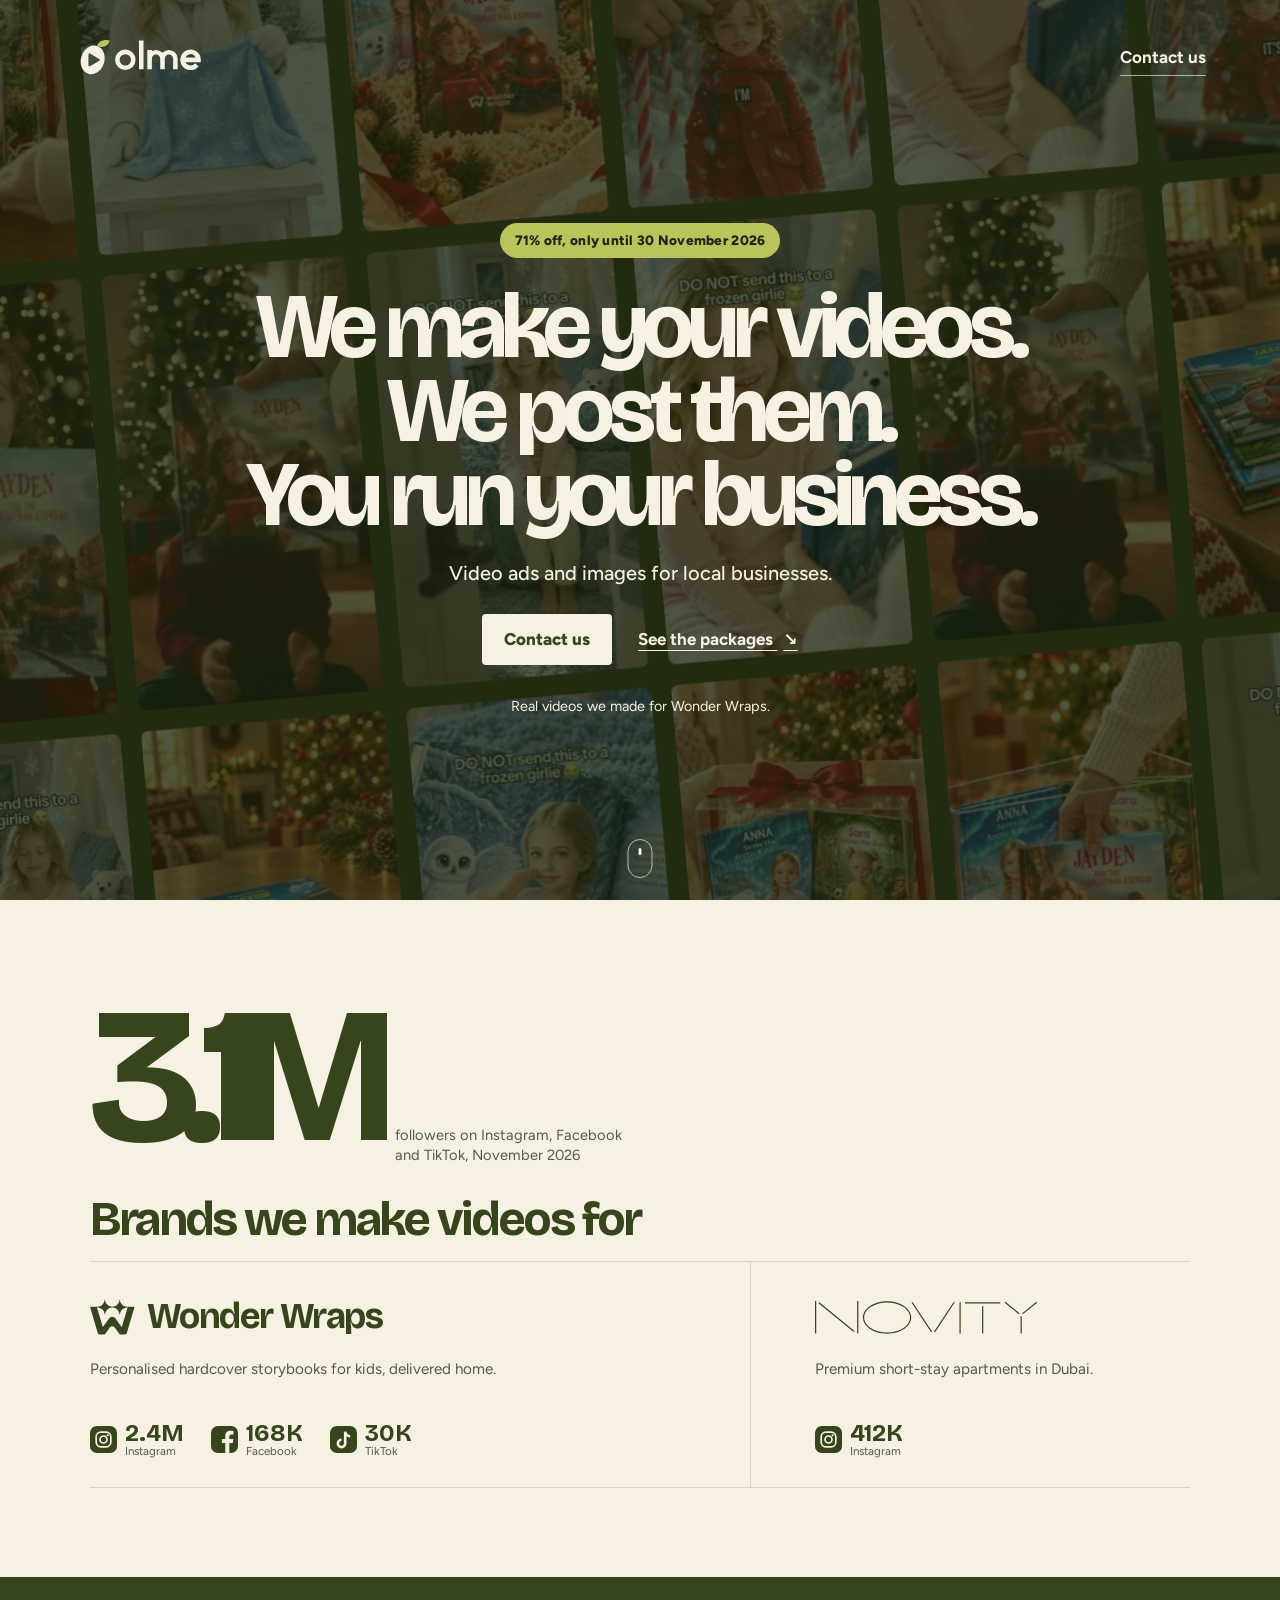
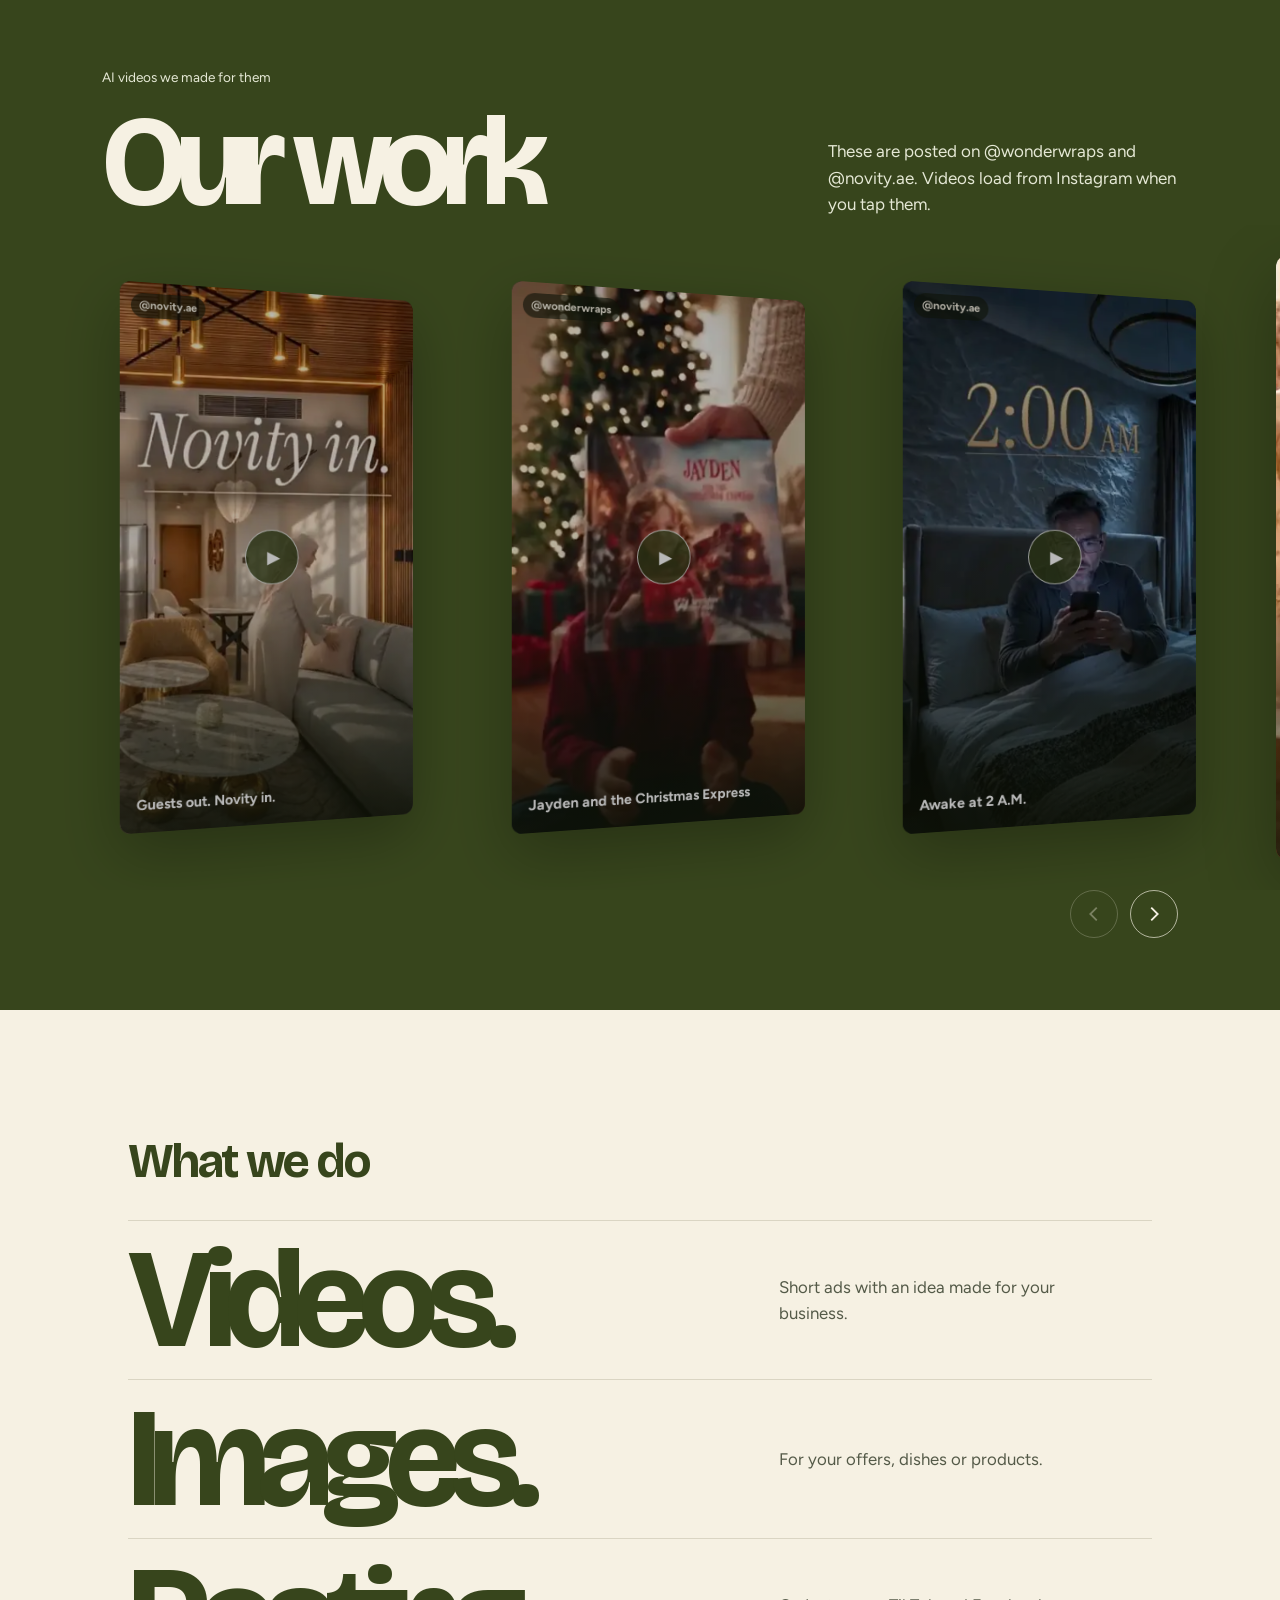
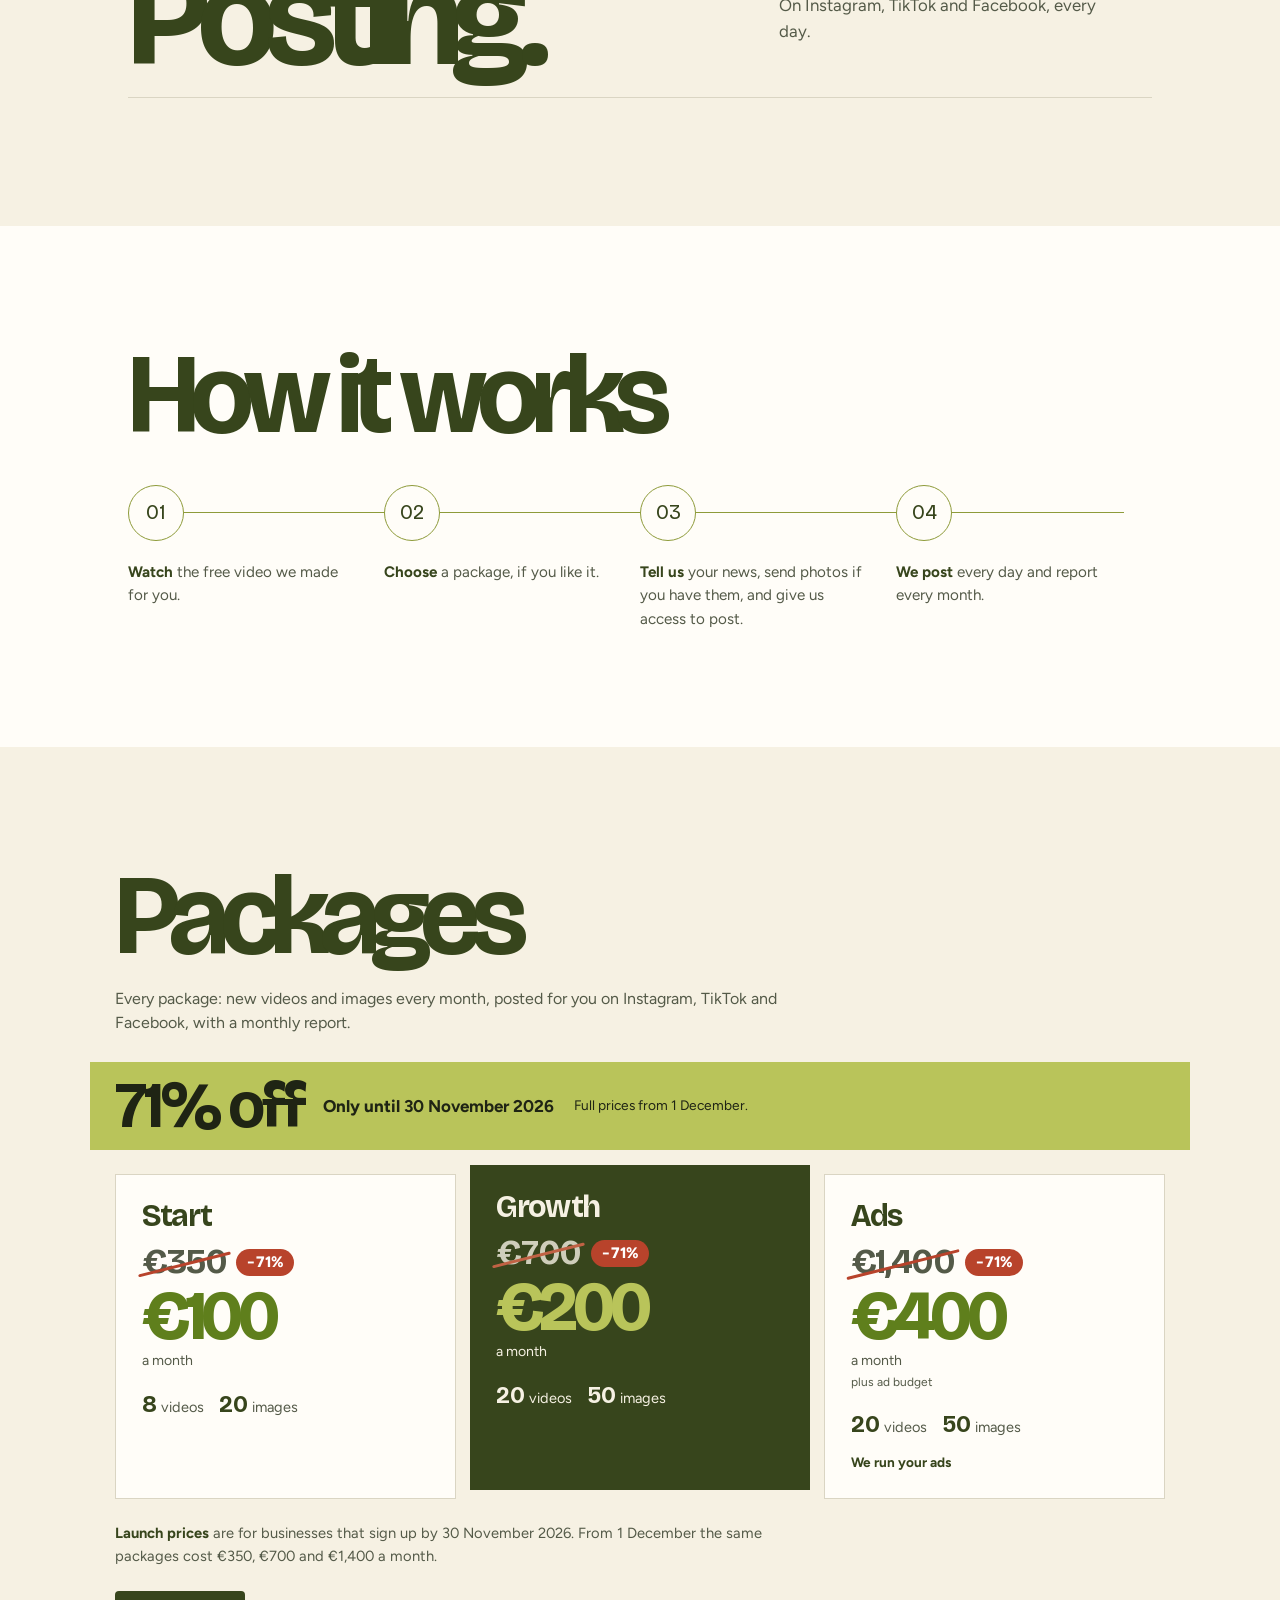
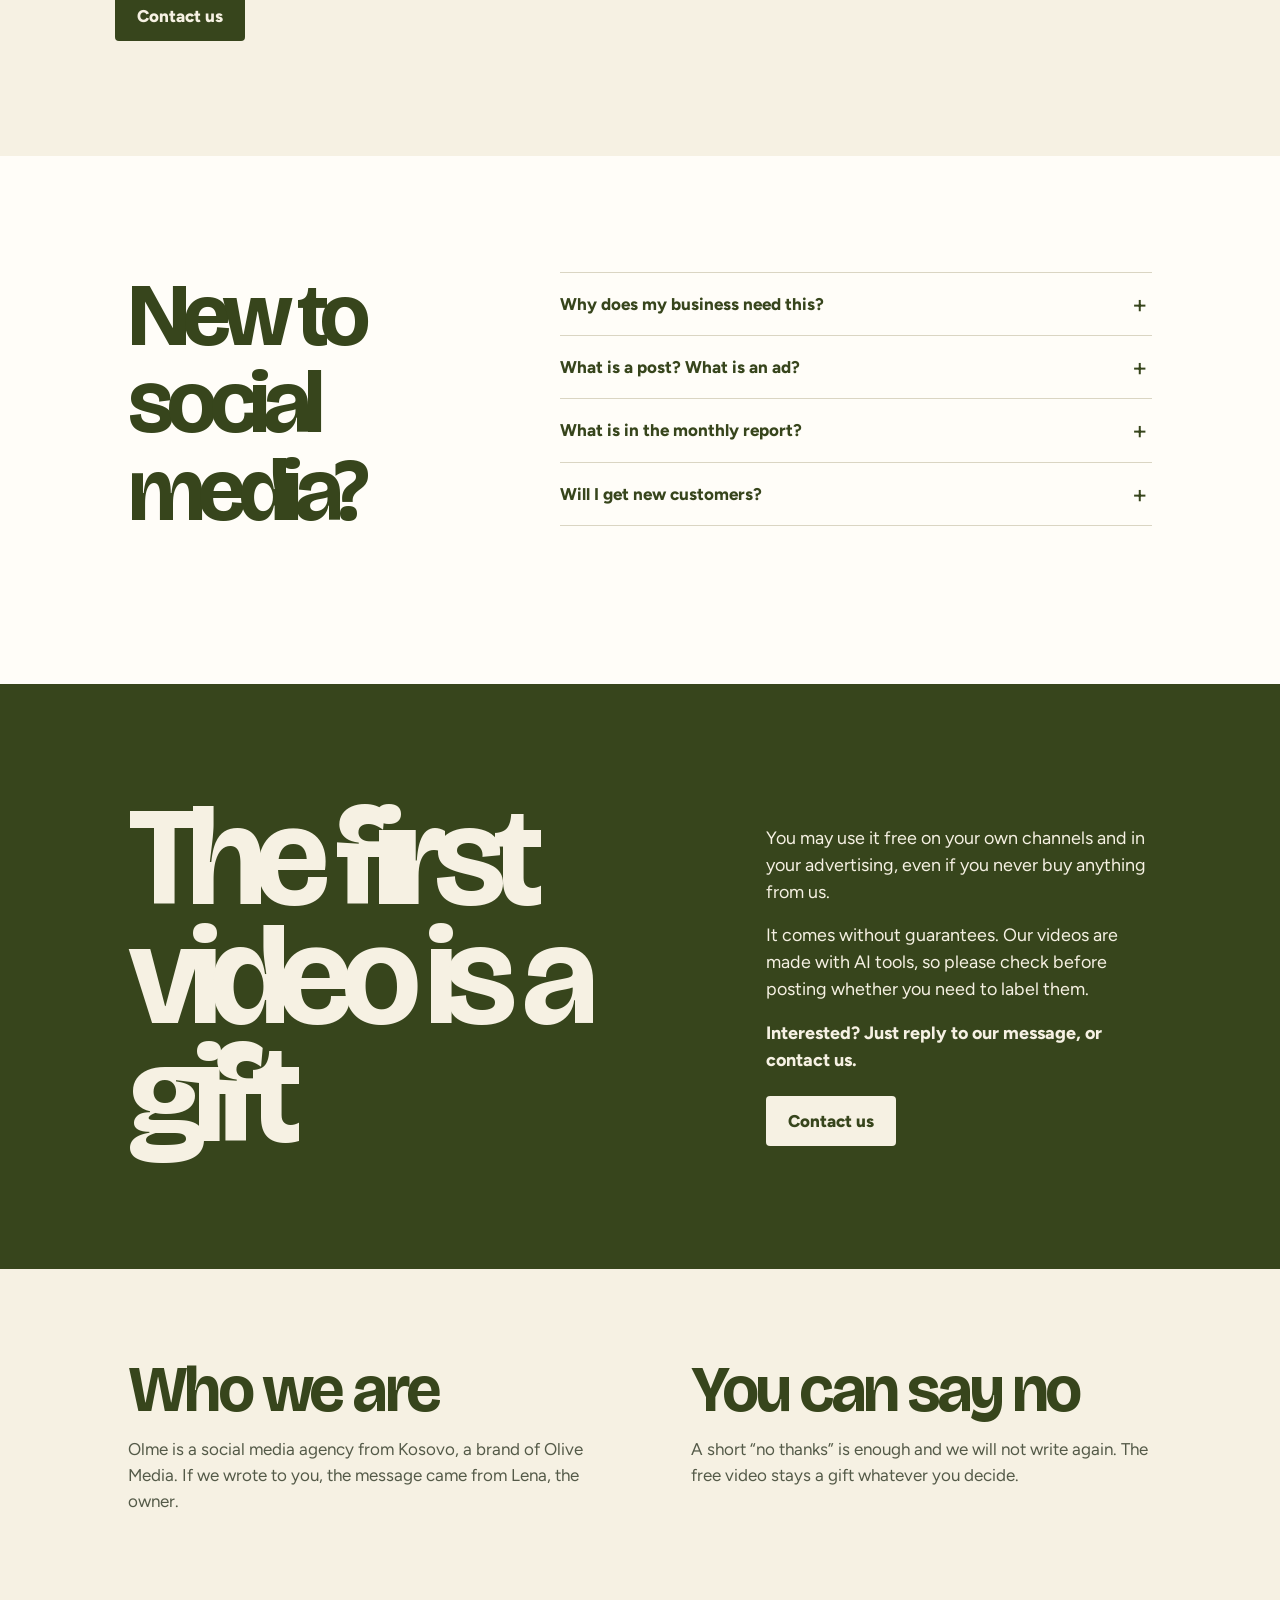
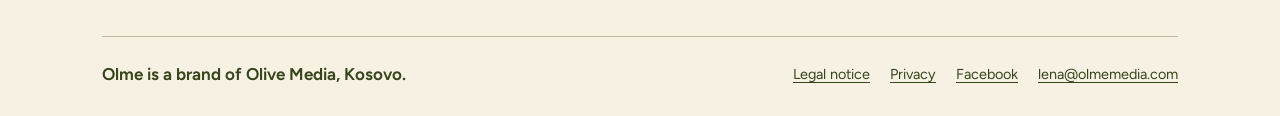
==== commit d4aabd87: "Packages: make the launch discount obvious (bigger old price, red strike, -71% badge per plan) Co-Au" ====
--- a/index.html
+++ b/index.html
@@ -39,7 +39,7 @@
 <section class="work" id="work"><p class="work-eyebrow">AI videos we made for them</p><div class="work-head"><h2>Our work</h2><p>These are posted on @wonderwraps and @novity.ae. Videos load from Instagram when you tap them.</p></div><div class="reel-track"><figure class="reel reel-left"><a class="reel-link" href="https://www.instagram.com/reel/Dfj3PQah-3c/" aria-label="Watch the Guests out. Novity in. video on Instagram"><video muted playsinline loop preload="none" poster="img/work/reel_novity_guests_out.webp" width="480" height="854"><source src="video/reel_novity_guests_out.mp4" type="video/mp4"></video><span class="play-mark" aria-hidden="true">▶</span><span class="reel-account">@novity.ae</span><span class="reel-name">Guests out. Novity in.</span></a></figure><figure class="reel reel-left"><a class="reel-link" href="https://www.instagram.com/reel/DfCtt8VhBq_/" aria-label="Watch the Jayden and the Christmas Express video on Instagram"><video muted playsinline loop preload="none" poster="img/work/reel_jayden.webp" width="480" height="854"><source src="video/reel_jayden.mp4" type="video/mp4"></video><span class="play-mark" aria-hidden="true">▶</span><span class="reel-account">@wonderwraps</span><span class="reel-name">Jayden and the Christmas Express</span></a></figure><figure class="reel reel-left"><a class="reel-link" href="https://www.instagram.com/reel/Dfjt_i2BJya/" aria-label="Watch the Awake at 2 A.M. video on Instagram"><video muted playsinline loop preload="none" poster="img/work/reel_novity_2am.webp" width="480" height="854"><source src="video/reel_novity_2am.mp4" type="video/mp4"></video><span class="play-mark" aria-hidden="true">▶</span><span class="reel-account">@novity.ae</span><span class="reel-name">Awake at 2 A.M.</span></a></figure><figure class="reel reel-main"><a class="reel-link" href="https://www.instagram.com/reel/DfC9GAPjpWV/" aria-label="Watch the Gift box with three books video on Instagram"><video muted playsinline loop preload="none" poster="img/work/reel_gift_box.webp" width="480" height="854"><source src="video/reel_gift_box.mp4" type="video/mp4"></video><span class="play-mark" aria-hidden="true">▶</span><span class="reel-account">@wonderwraps</span><span class="reel-name">Gift box with three books</span></a></figure><figure class="reel reel-right"><a class="reel-link" href="https://www.instagram.com/reel/Dfm0Gf5B2HZ/" aria-label="Watch the Arriving in Dubai video on Instagram"><video muted playsinline loop preload="none" poster="img/work/reel_novity_your_stay.webp" width="480" height="854"><source src="video/reel_novity_your_stay.mp4" type="video/mp4"></video><span class="play-mark" aria-hidden="true">▶</span><span class="reel-account">@novity.ae</span><span class="reel-name">Arriving in Dubai</span></a></figure><figure class="reel reel-right"><a class="reel-link" href="https://www.instagram.com/reel/Dey5Y3tBosN/" aria-label="Watch the Frozen girlie blanket video on Instagram"><video muted playsinline loop preload="none" poster="img/work/reel_frozen_blanket.webp" width="480" height="854"><source src="video/reel_frozen_blanket.mp4" type="video/mp4"></video><span class="play-mark" aria-hidden="true">▶</span><span class="reel-account">@wonderwraps</span><span class="reel-name">Frozen girlie blanket</span></a></figure></div><div class="reel-nav"><button class="reel-prev" type="button" aria-label="Previous videos" aria-disabled="true"><svg viewBox="0 0 24 24" aria-hidden="true"><path d="M15 5l-7 7 7 7" fill="none" stroke="currentColor" stroke-width="2"/></svg></button><button class="reel-next" type="button" aria-label="Next videos"><svg viewBox="0 0 24 24" aria-hidden="true"><path d="M9 5l7 7-7 7" fill="none" stroke="currentColor" stroke-width="2"/></svg></button></div></section>
 <section class="services" id="what-we-do"><h2>What we do</h2><div class="service-row"><h3>Videos.</h3><p>Short ads with an idea made for your business.</p></div><div class="service-row"><h3>Images.</h3><p>For your offers, dishes or products.</p></div><div class="service-row"><h3>Posting.</h3><p>On Instagram, TikTok and Facebook, every day.</p></div></section>
 <section class="process" id="how-it-works"><h2>How it works</h2><ol><li><p><strong>Watch</strong> the free video we made for you.</p></li><li><p><strong>Choose</strong> a package, if you like it.</p></li><li><p><strong>Tell us</strong> your news, send photos if you have them, and give us access to post.</p></li><li><p><strong>We post</strong> every day and report every month.</p></li></ol></section>
-<section class="packages" id="packages"><h2>Packages</h2><p class="shared">Every package: new videos and images every month, posted for you on Instagram, TikTok and Facebook, with a monthly report.</p><p class="offer"><b>71% off</b><span>Only until <strong>30 November 2026</strong></span><small>Full prices from 1 December.</small></p><div class="plan-grid"><article class="plan"><h3>Start</h3><p class="price"><s>€350</s><b>€100</b><span>a month</span></p><ul class="quantity"><li><b>8</b> videos</li><li><b>20</b> images</li></ul></article><article class="plan growth"><h3>Growth</h3><p class="price"><s>€700</s><b>€200</b><span>a month</span></p><ul class="quantity"><li><b>20</b> videos</li><li><b>50</b> images</li></ul></article><article class="plan"><h3>Ads</h3><p class="price"><s>€1,400</s><b>€400</b><span>a month</span><span class="plus">plus ad budget</span></p><ul class="quantity"><li><b>20</b> videos</li><li><b>50</b> images</li></ul><p class="ads-note">We run your ads</p></article></div><p class="launch"><b>Launch prices</b> are for businesses that sign up by 30 November 2026. From 1 December the same packages cost €350, €700 and €1,400 a month.</p><a class="button button-dark" href="mailto:lena@olmemedia.com">Contact us</a></section>
+<section class="packages" id="packages"><h2>Packages</h2><p class="shared">Every package: new videos and images every month, posted for you on Instagram, TikTok and Facebook, with a monthly report.</p><p class="offer"><b>71% off</b><span>Only until <strong>30 November 2026</strong></span><small>Full prices from 1 December.</small></p><div class="plan-grid"><article class="plan"><h3>Start</h3><p class="price"><span class="was"><s>€350</s><em>−71%</em></span><b>€100</b><span>a month</span></p><ul class="quantity"><li><b>8</b> videos</li><li><b>20</b> images</li></ul></article><article class="plan growth"><h3>Growth</h3><p class="price"><span class="was"><s>€700</s><em>−71%</em></span><b>€200</b><span>a month</span></p><ul class="quantity"><li><b>20</b> videos</li><li><b>50</b> images</li></ul></article><article class="plan"><h3>Ads</h3><p class="price"><span class="was"><s>€1,400</s><em>−71%</em></span><b>€400</b><span>a month</span><span class="plus">plus ad budget</span></p><ul class="quantity"><li><b>20</b> videos</li><li><b>50</b> images</li></ul><p class="ads-note">We run your ads</p></article></div><p class="launch"><b>Launch prices</b> are for businesses that sign up by 30 November 2026. From 1 December the same packages cost €350, €700 and €1,400 a month.</p><a class="button button-dark" href="mailto:lena@olmemedia.com">Contact us</a></section>
 <section class="plain-words" id="plain-words"><h2>New to social media?</h2><div class="qa"><details><summary>Why does my business need this?</summary><p>Many people look up a business on their phone before they visit. An active page shows them you are open and what you offer.</p></details><details><summary>What is a post? What is an ad?</summary><p>A post is a video or image on your page. Publishing is free. Making good ones every day takes time, and that is the part we do for you.</p><p>An ad is when you pay Facebook or Instagram to show your video to more people, such as people who live near you. You choose how much to spend, and you can stop at any time. For example, €5 a day is about €150 a month, paid by you directly to Facebook, not to us.</p><p>With the Ads package, we choose who sees the ad, set it up, check how it is doing and change what does not work.</p></details><details><summary>What is in the monthly report?</summary><p>One page in plain words: how many people saw your posts, which ones did best, and what we plan next. With the Ads package, also what the ad money was spent on and what it brought.</p></details><details><summary>Will I get new customers?</summary><p>We cannot promise a number of new customers, and nobody honestly can. We promise the work in your package, and the report shows you what happened.</p></details></div></section>
 <section class="gift" id="free-video"><div><h2>The first video is a gift</h2></div><div class="gift-copy"><p>You may use it free on your own channels and in your advertising, even if you never buy anything from us.</p><p>It comes without guarantees. Our videos are made with AI tools, so please check before posting whether you need to label them.</p><p class="gift-ask" id="contact">Interested? Just reply to our message, or contact us.</p><a class="button button-light" href="mailto:lena@olmemedia.com">Contact us</a></div></section>
 <section class="duo-wrap"><div class="duo"><div id="about"><h3>Who we are</h3><p>Olme is a social media agency from Kosovo, a brand of Olive Media. If we wrote to you, the message came from Lena, the owner.</p></div><div><h3>You can say no</h3><p>A short “no thanks” is enough and we will not write again. The free video stays a gift whatever you decide.</p></div></div></section>
--- a/css/site.css
+++ b/css/site.css
@@ -38,3 +38,5 @@
 /* arrows under Our work, only for a mouse (a row with no scrollbar cannot be swiped with one); touch screens swipe */
 .reel-nav{display:none}
 @media(hover:hover) and (pointer:fine){.reel-nav{display:flex;justify-content:flex-end;gap:12px;padding:0 clamp(22px,8vw,116px)}.reel-nav button{display:grid;place-items:center;width:48px;height:48px;padding:0;border:1px solid rgba(246,241,227,.65);border-radius:50%;background:transparent;color:var(--cream);cursor:pointer;transition:background .2s,color .2s}.reel-nav button:hover:not([aria-disabled="true"]){background:var(--cream);color:var(--olive)}.reel-nav button[aria-disabled="true"]{opacity:.35;cursor:default}.reel-nav svg{width:22px;height:22px}}
+
+/* Discount made obvious (Arben 12 Nov): bigger old price, red diagonal strike, red −71% badge */.price>.was{display:flex;align-items:center;gap:10px;margin-bottom:6px;font-size:1rem}.price .was s{position:relative;width:auto;font-family:Bricolage,sans-serif;font-size:clamp(1.7rem,2.7vw,2.5rem);font-weight:700;line-height:1;letter-spacing:-.04em;color:var(--mute);text-decoration:none}.price .was s::after{content:"";position:absolute;left:-6%;right:-6%;top:52%;height:3px;border-radius:2px;background:#B8432B;transform:rotate(-14deg)}.price .was em{font-style:normal;font-weight:800;font-size:.95rem;line-height:1;padding:6px 10px;border-radius:999px;background:#B8432B;color:#fff;white-space:nowrap}.growth .price .was s{color:var(--cream);opacity:.8}.growth .price .was s::after{background:#E36A4F}@media(max-width:700px){.plan .price>.was{font-size:1rem;margin-bottom:4px;gap:8px}.plan .price .was s{font-size:1.5rem}.plan .price .was em{font-size:.82rem;padding:5px 8px}}
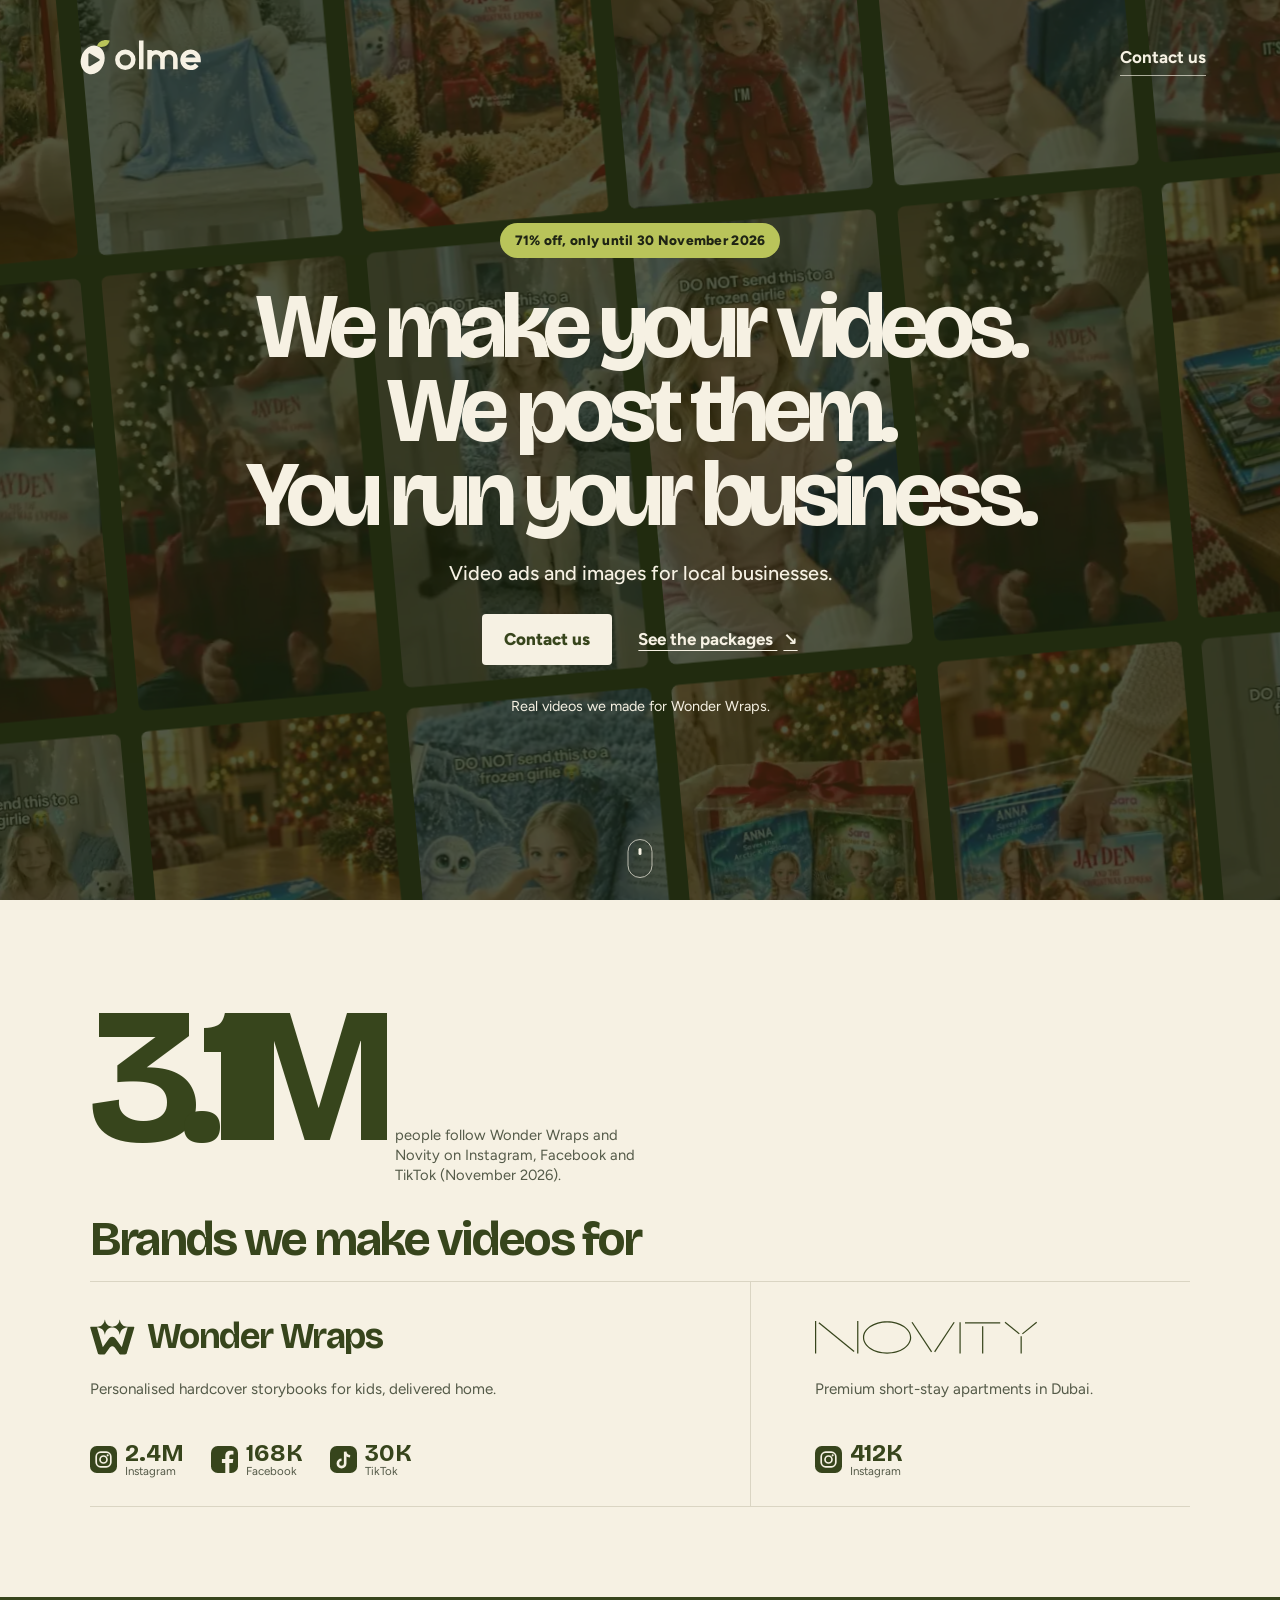
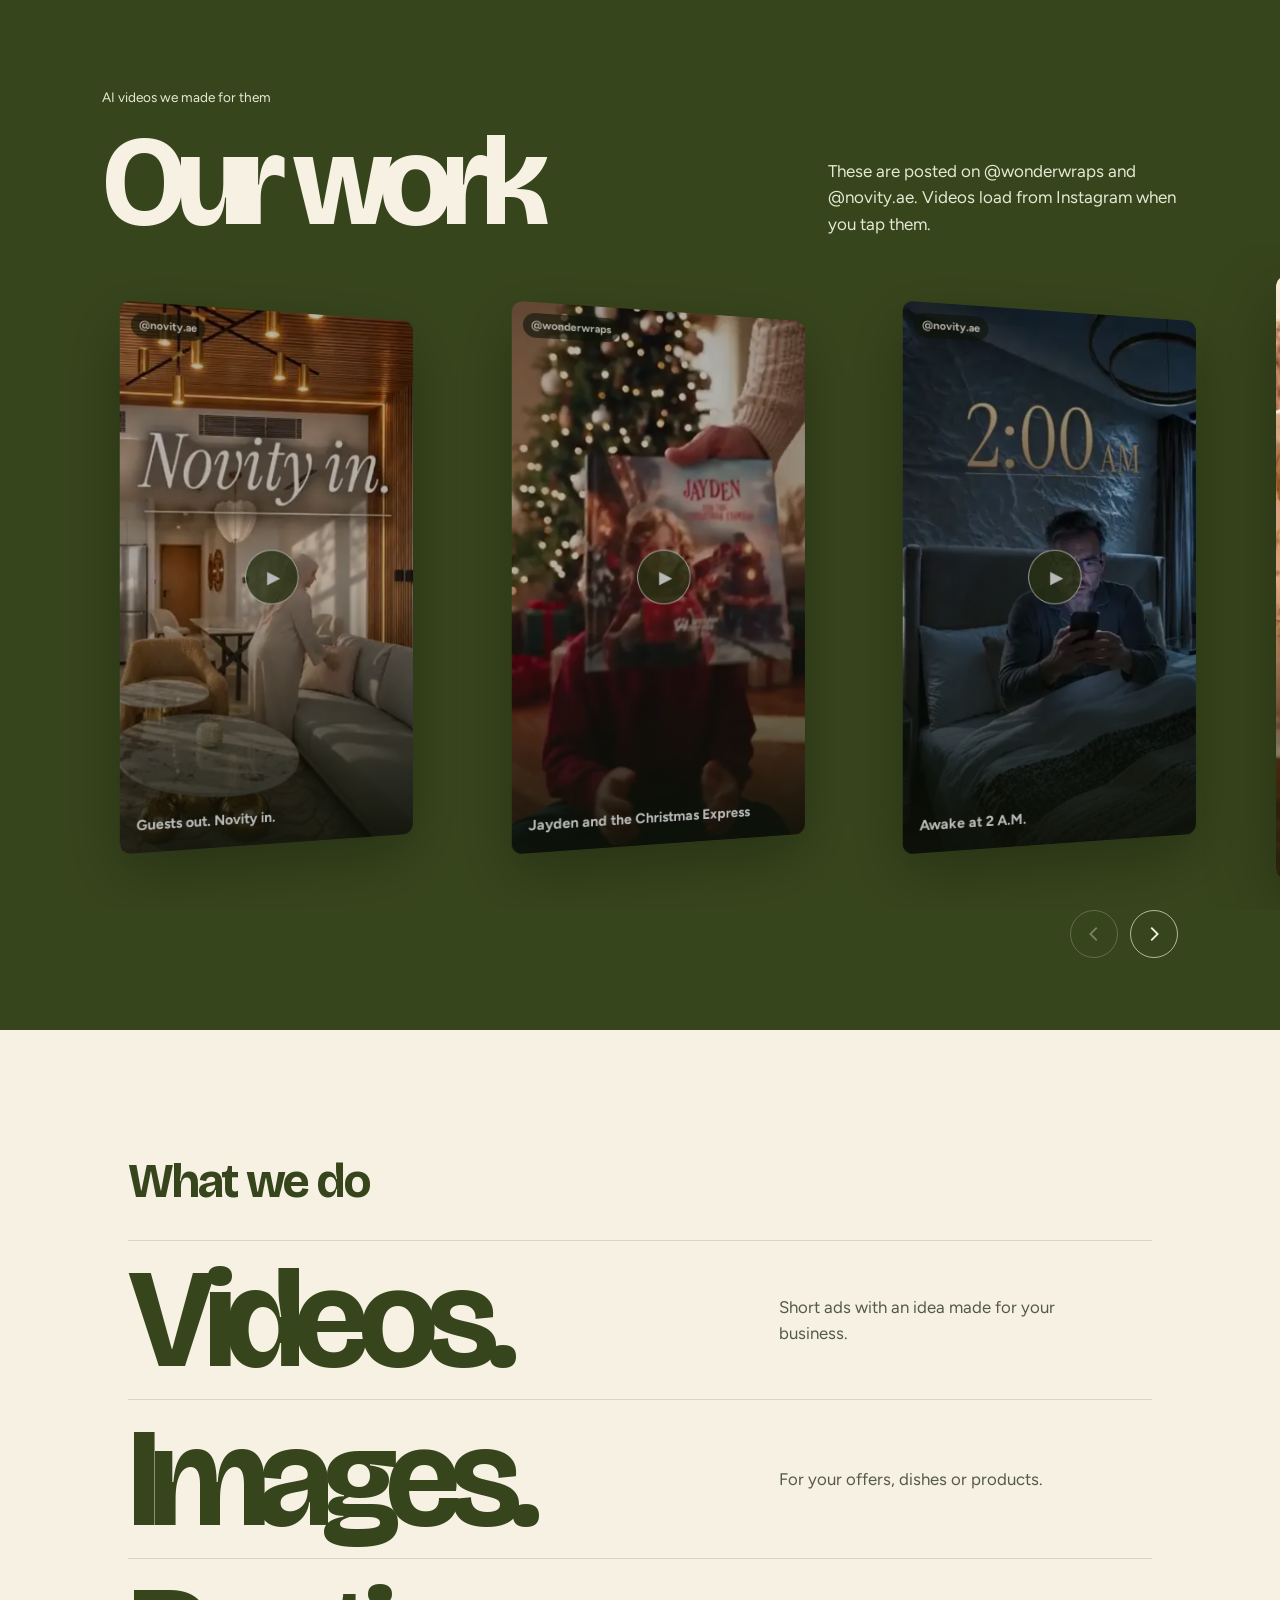
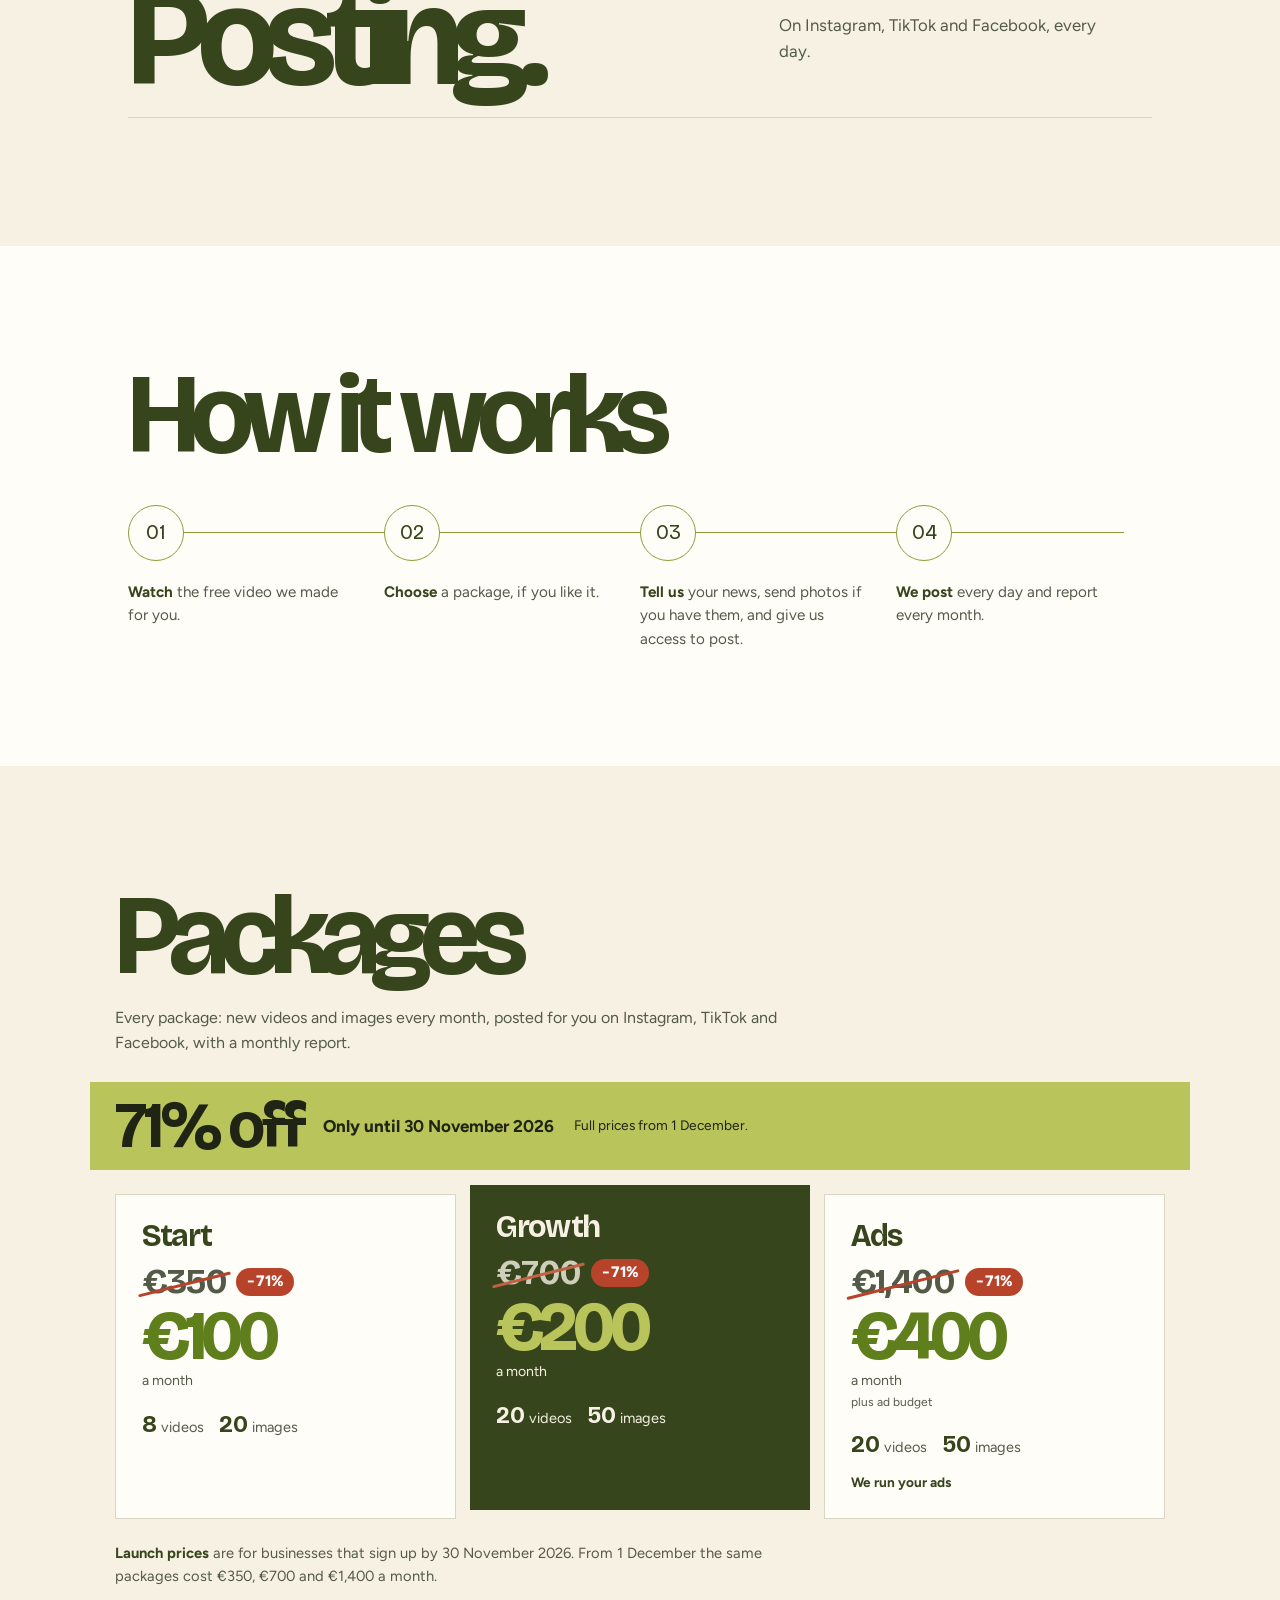
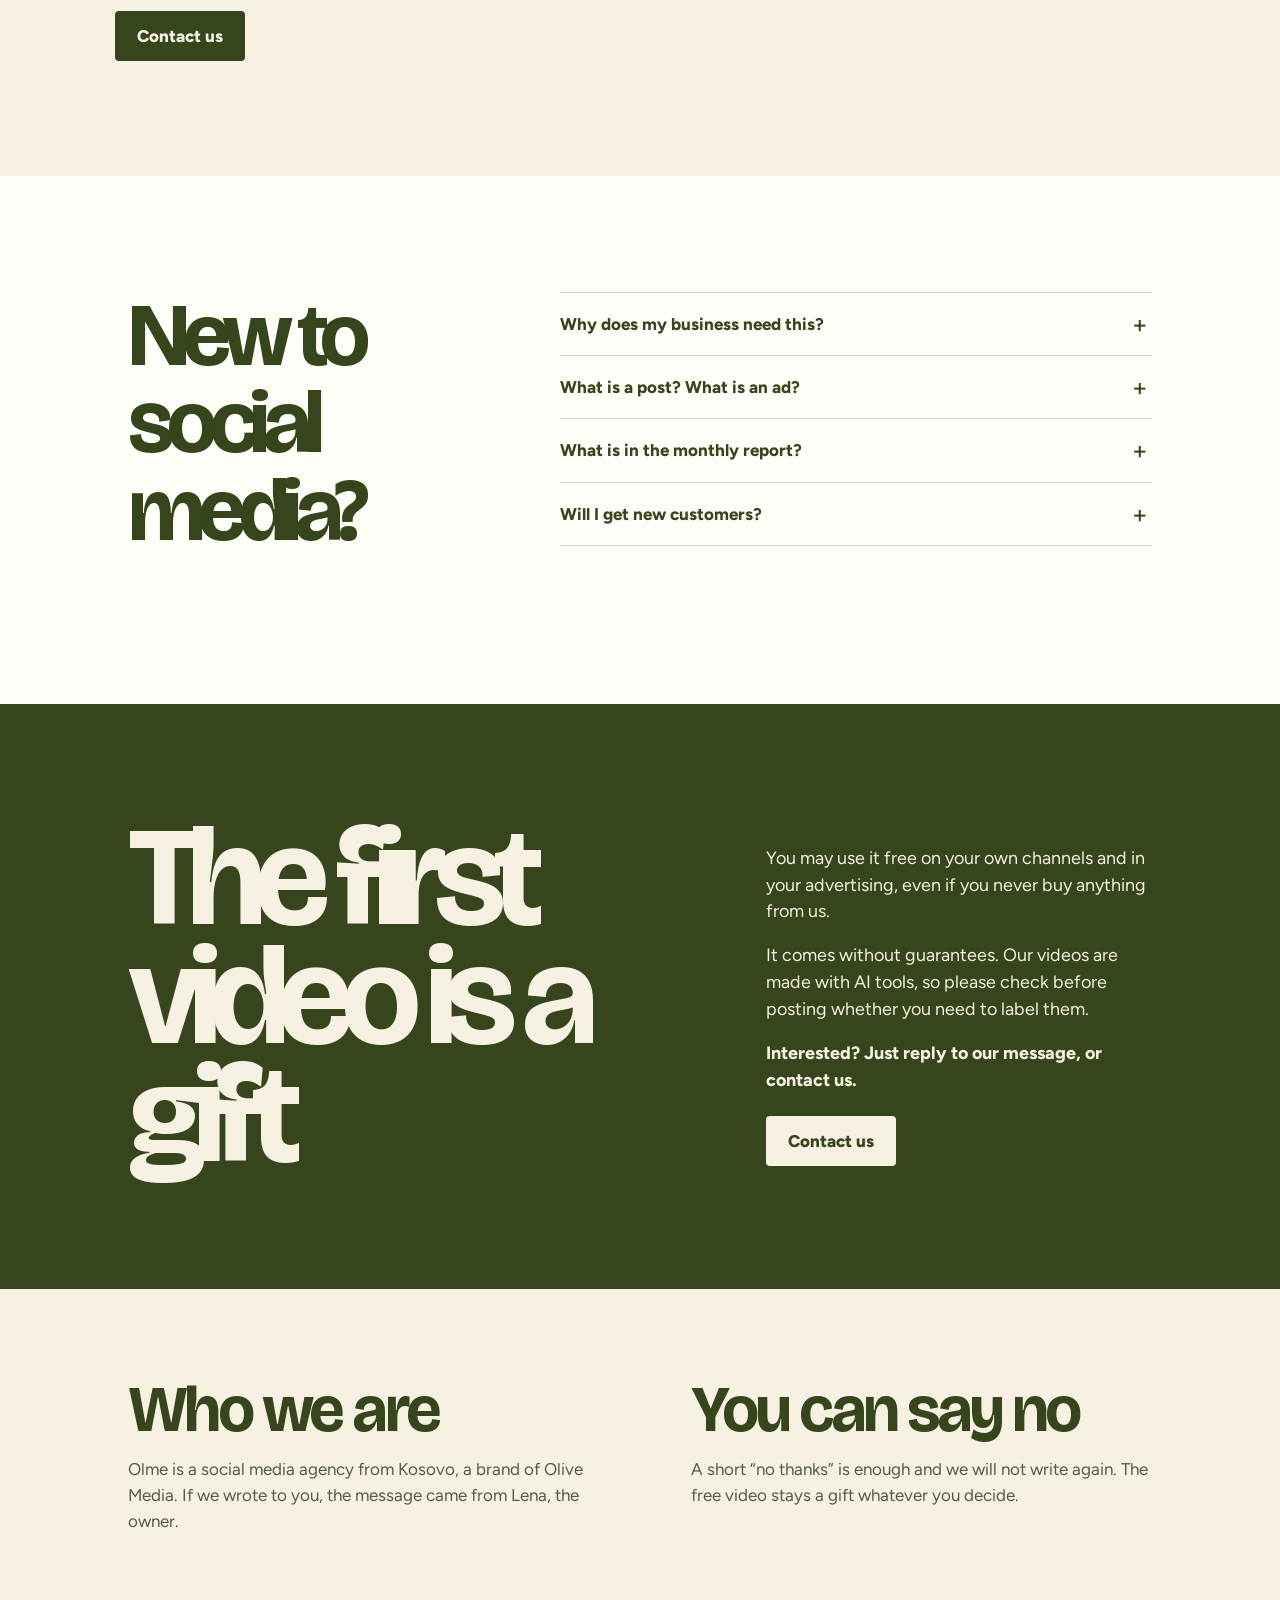
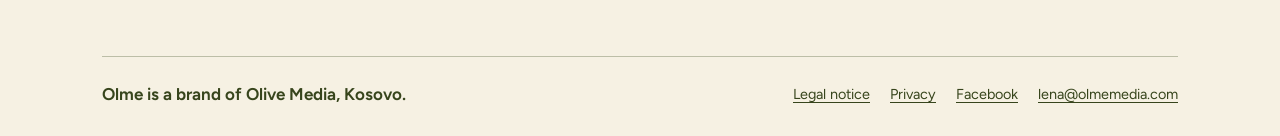
==== commit 8c3ea968: "Honest wording: follower total names the brands; legal page description matches its content Co-Autho" ====
--- a/index.html
+++ b/index.html
@@ -35,7 +35,7 @@
 <nav class="topline" aria-label="Main"><a href="#top" aria-label="Olme home"><img src="img/olme_logo_cream.svg" alt="Olme" width="405" height="120"></a><a class="nav-contact" href="mailto:lena@olmemedia.com">Contact us</a></nav>
 <div class="hero-copy"><p class="flash">71% off, only until 30 November 2026</p><h1>We make your videos.<br>We post them.<br><em>You run your business.</em></h1><p class="hero-sub">Video ads and images for local businesses.</p><div class="hero-actions"><a class="button button-light" href="mailto:lena@olmemedia.com">Contact us</a><a class="text-link" href="#packages">See the packages <span aria-hidden="true">↘</span></a></div><p class="honest">Real videos we made for Wonder Wraps.</p></div><a class="scroll-cue" href="#brands" aria-label="Brands we make videos for"><span></span></a></header>
 <main>
-<section class="brands" id="brands"><div class="total"><strong>3.1M</strong><span>followers on Instagram, Facebook and TikTok, November 2026</span></div><h2>Brands we make videos for</h2><div class="brand-band"><article class="brand"><div class="brand-name"><img src="img/brands/wonderwraps.svg" alt="" width="67" height="53" loading="lazy"><strong>Wonder Wraps</strong></div><p>Personalised hardcover storybooks for kids, delivered home.</p><ul class="stats"><li><svg aria-hidden="true"><use href="#m-ig"/></svg><b>2.4M</b><span>Instagram</span></li><li><svg aria-hidden="true"><use href="#m-fb"/></svg><b>168K</b><span>Facebook</span></li><li><svg aria-hidden="true"><use href="#m-tt"/></svg><b>30K</b><span>TikTok</span></li></ul></article><article class="brand"><div class="brand-name"><img class="novity-logo" src="img/brands/novity_logo_olive.svg" alt="Novity" width="223" height="33" loading="lazy"></div><p>Premium short-stay apartments in Dubai.</p><ul class="stats"><li><svg aria-hidden="true"><use href="#m-ig"/></svg><b>412K</b><span>Instagram</span></li></ul></article></div></section>
+<section class="brands" id="brands"><div class="total"><strong>3.1M</strong><span>people follow Wonder Wraps and Novity on Instagram, Facebook and TikTok (November 2026).</span></div><h2>Brands we make videos for</h2><div class="brand-band"><article class="brand"><div class="brand-name"><img src="img/brands/wonderwraps.svg" alt="" width="67" height="53" loading="lazy"><strong>Wonder Wraps</strong></div><p>Personalised hardcover storybooks for kids, delivered home.</p><ul class="stats"><li><svg aria-hidden="true"><use href="#m-ig"/></svg><b>2.4M</b><span>Instagram</span></li><li><svg aria-hidden="true"><use href="#m-fb"/></svg><b>168K</b><span>Facebook</span></li><li><svg aria-hidden="true"><use href="#m-tt"/></svg><b>30K</b><span>TikTok</span></li></ul></article><article class="brand"><div class="brand-name"><img class="novity-logo" src="img/brands/novity_logo_olive.svg" alt="Novity" width="223" height="33" loading="lazy"></div><p>Premium short-stay apartments in Dubai.</p><ul class="stats"><li><svg aria-hidden="true"><use href="#m-ig"/></svg><b>412K</b><span>Instagram</span></li></ul></article></div></section>
 <section class="work" id="work"><p class="work-eyebrow">AI videos we made for them</p><div class="work-head"><h2>Our work</h2><p>These are posted on @wonderwraps and @novity.ae. Videos load from Instagram when you tap them.</p></div><div class="reel-track"><figure class="reel reel-left"><a class="reel-link" href="https://www.instagram.com/reel/Dfj3PQah-3c/" aria-label="Watch the Guests out. Novity in. video on Instagram"><video muted playsinline loop preload="none" poster="img/work/reel_novity_guests_out.webp" width="480" height="854"><source src="video/reel_novity_guests_out.mp4" type="video/mp4"></video><span class="play-mark" aria-hidden="true">▶</span><span class="reel-account">@novity.ae</span><span class="reel-name">Guests out. Novity in.</span></a></figure><figure class="reel reel-left"><a class="reel-link" href="https://www.instagram.com/reel/DfCtt8VhBq_/" aria-label="Watch the Jayden and the Christmas Express video on Instagram"><video muted playsinline loop preload="none" poster="img/work/reel_jayden.webp" width="480" height="854"><source src="video/reel_jayden.mp4" type="video/mp4"></video><span class="play-mark" aria-hidden="true">▶</span><span class="reel-account">@wonderwraps</span><span class="reel-name">Jayden and the Christmas Express</span></a></figure><figure class="reel reel-left"><a class="reel-link" href="https://www.instagram.com/reel/Dfjt_i2BJya/" aria-label="Watch the Awake at 2 A.M. video on Instagram"><video muted playsinline loop preload="none" poster="img/work/reel_novity_2am.webp" width="480" height="854"><source src="video/reel_novity_2am.mp4" type="video/mp4"></video><span class="play-mark" aria-hidden="true">▶</span><span class="reel-account">@novity.ae</span><span class="reel-name">Awake at 2 A.M.</span></a></figure><figure class="reel reel-main"><a class="reel-link" href="https://www.instagram.com/reel/DfC9GAPjpWV/" aria-label="Watch the Gift box with three books video on Instagram"><video muted playsinline loop preload="none" poster="img/work/reel_gift_box.webp" width="480" height="854"><source src="video/reel_gift_box.mp4" type="video/mp4"></video><span class="play-mark" aria-hidden="true">▶</span><span class="reel-account">@wonderwraps</span><span class="reel-name">Gift box with three books</span></a></figure><figure class="reel reel-right"><a class="reel-link" href="https://www.instagram.com/reel/Dfm0Gf5B2HZ/" aria-label="Watch the Arriving in Dubai video on Instagram"><video muted playsinline loop preload="none" poster="img/work/reel_novity_your_stay.webp" width="480" height="854"><source src="video/reel_novity_your_stay.mp4" type="video/mp4"></video><span class="play-mark" aria-hidden="true">▶</span><span class="reel-account">@novity.ae</span><span class="reel-name">Arriving in Dubai</span></a></figure><figure class="reel reel-right"><a class="reel-link" href="https://www.instagram.com/reel/Dey5Y3tBosN/" aria-label="Watch the Frozen girlie blanket video on Instagram"><video muted playsinline loop preload="none" poster="img/work/reel_frozen_blanket.webp" width="480" height="854"><source src="video/reel_frozen_blanket.mp4" type="video/mp4"></video><span class="play-mark" aria-hidden="true">▶</span><span class="reel-account">@wonderwraps</span><span class="reel-name">Frozen girlie blanket</span></a></figure></div><div class="reel-nav"><button class="reel-prev" type="button" aria-label="Previous videos" aria-disabled="true"><svg viewBox="0 0 24 24" aria-hidden="true"><path d="M15 5l-7 7 7 7" fill="none" stroke="currentColor" stroke-width="2"/></svg></button><button class="reel-next" type="button" aria-label="Next videos"><svg viewBox="0 0 24 24" aria-hidden="true"><path d="M9 5l7 7-7 7" fill="none" stroke="currentColor" stroke-width="2"/></svg></button></div></section>
 <section class="services" id="what-we-do"><h2>What we do</h2><div class="service-row"><h3>Videos.</h3><p>Short ads with an idea made for your business.</p></div><div class="service-row"><h3>Images.</h3><p>For your offers, dishes or products.</p></div><div class="service-row"><h3>Posting.</h3><p>On Instagram, TikTok and Facebook, every day.</p></div></section>
 <section class="process" id="how-it-works"><h2>How it works</h2><ol><li><p><strong>Watch</strong> the free video we made for you.</p></li><li><p><strong>Choose</strong> a package, if you like it.</p></li><li><p><strong>Tell us</strong> your news, send photos if you have them, and give us access to post.</p></li><li><p><strong>We post</strong> every day and report every month.</p></li></ol></section>
--- a/css/site.css
+++ b/css/site.css
@@ -40,3 +40,5 @@
 @media(hover:hover) and (pointer:fine){.reel-nav{display:flex;justify-content:flex-end;gap:12px;padding:0 clamp(22px,8vw,116px)}.reel-nav button{display:grid;place-items:center;width:48px;height:48px;padding:0;border:1px solid rgba(246,241,227,.65);border-radius:50%;background:transparent;color:var(--cream);cursor:pointer;transition:background .2s,color .2s}.reel-nav button:hover:not([aria-disabled="true"]){background:var(--cream);color:var(--olive)}.reel-nav button[aria-disabled="true"]{opacity:.35;cursor:default}.reel-nav svg{width:22px;height:22px}}
 
 /* Discount made obvious (Arben 12 Nov): bigger old price, red diagonal strike, red −71% badge */.price>.was{display:flex;align-items:center;gap:10px;margin-bottom:6px;font-size:1rem}.price .was s{position:relative;width:auto;font-family:Bricolage,sans-serif;font-size:clamp(1.7rem,2.7vw,2.5rem);font-weight:700;line-height:1;letter-spacing:-.04em;color:var(--mute);text-decoration:none}.price .was s::after{content:"";position:absolute;left:-6%;right:-6%;top:52%;height:3px;border-radius:2px;background:#B8432B;transform:rotate(-14deg)}.price .was em{font-style:normal;font-weight:800;font-size:.95rem;line-height:1;padding:6px 10px;border-radius:999px;background:#B8432B;color:#fff;white-space:nowrap}.growth .price .was s{color:var(--cream);opacity:.8}.growth .price .was s::after{background:#E36A4F}@media(max-width:700px){.plan .price>.was{font-size:1rem;margin-bottom:4px;gap:8px}.plan .price .was s{font-size:1.5rem}.plan .price .was em{font-size:.82rem;padding:5px 8px}}
+/* From 1 Dec 2026 (OFFER=0 build): no offer, so no lime or green price. */
+.no-offer .price>b{color:var(--olive)}.no-offer .growth .price>b{color:var(--cream)}.no-offer .plan-grid{margin-bottom:28px}
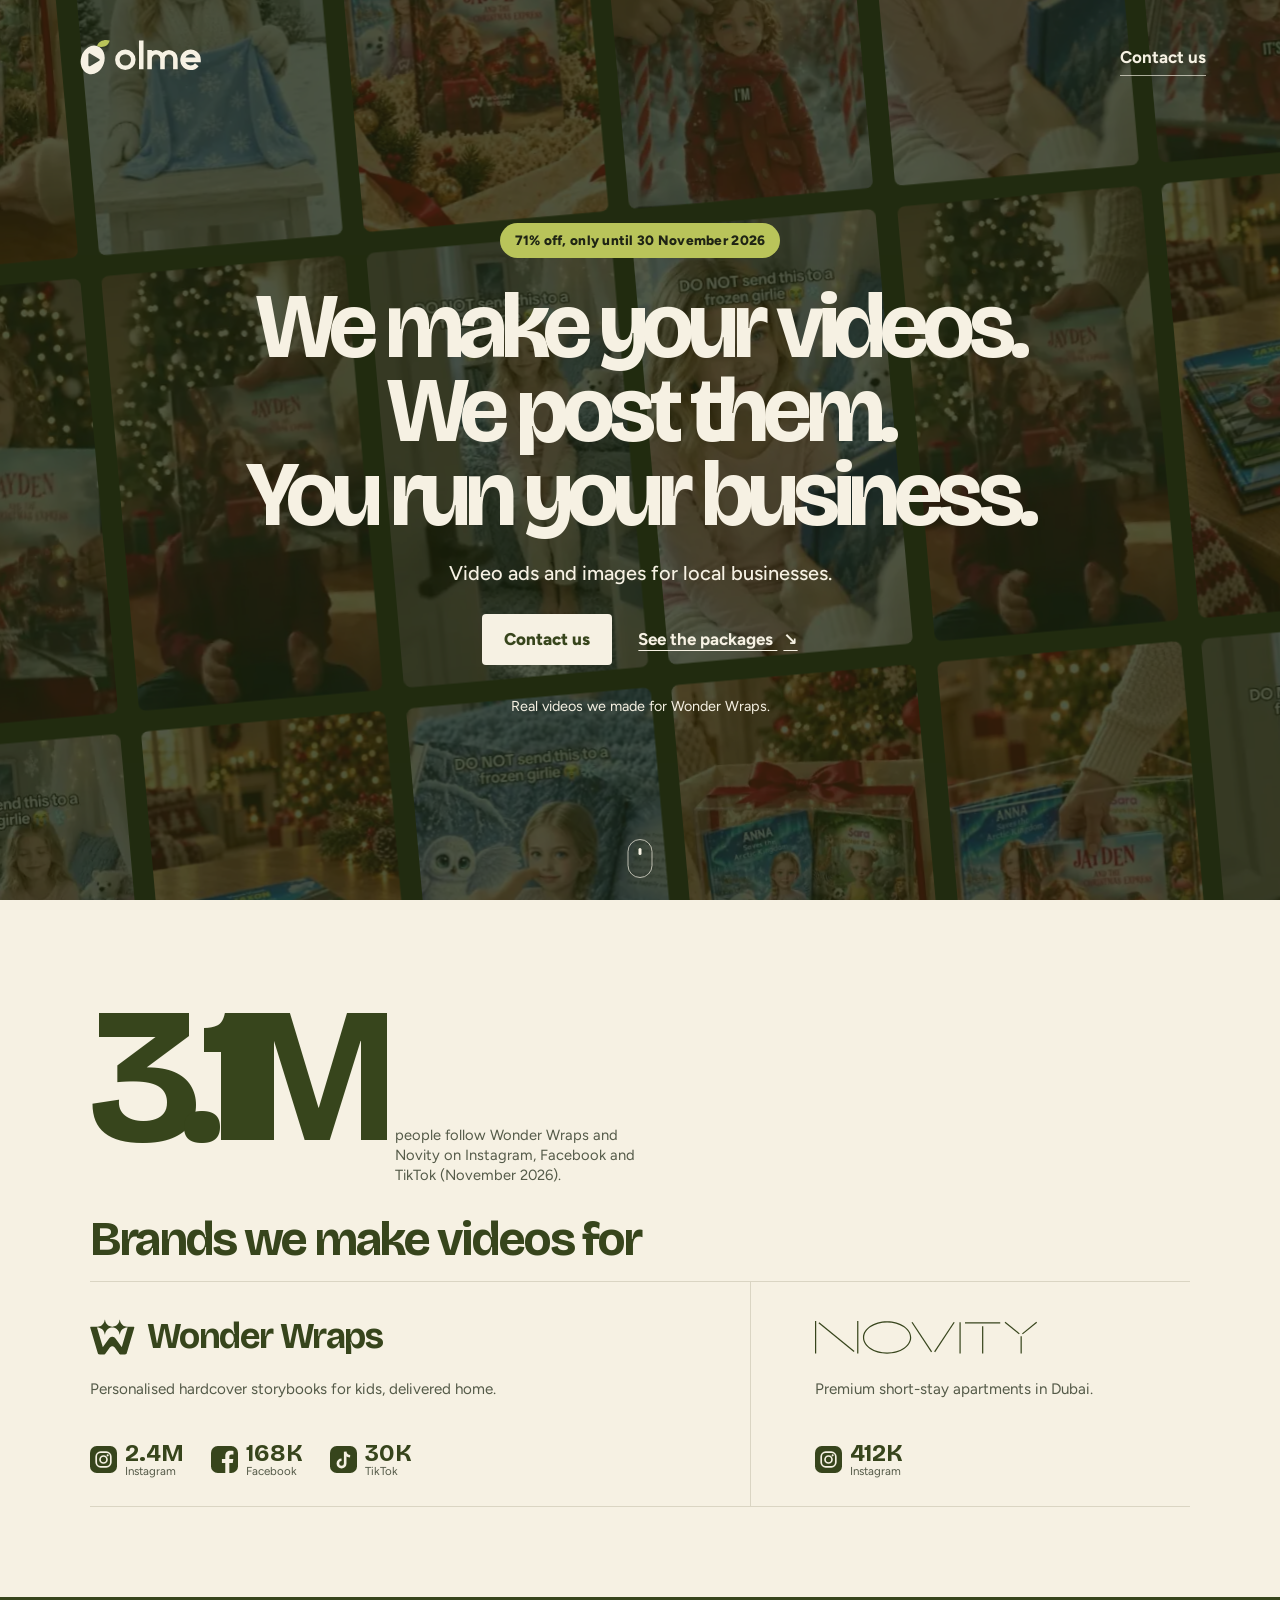
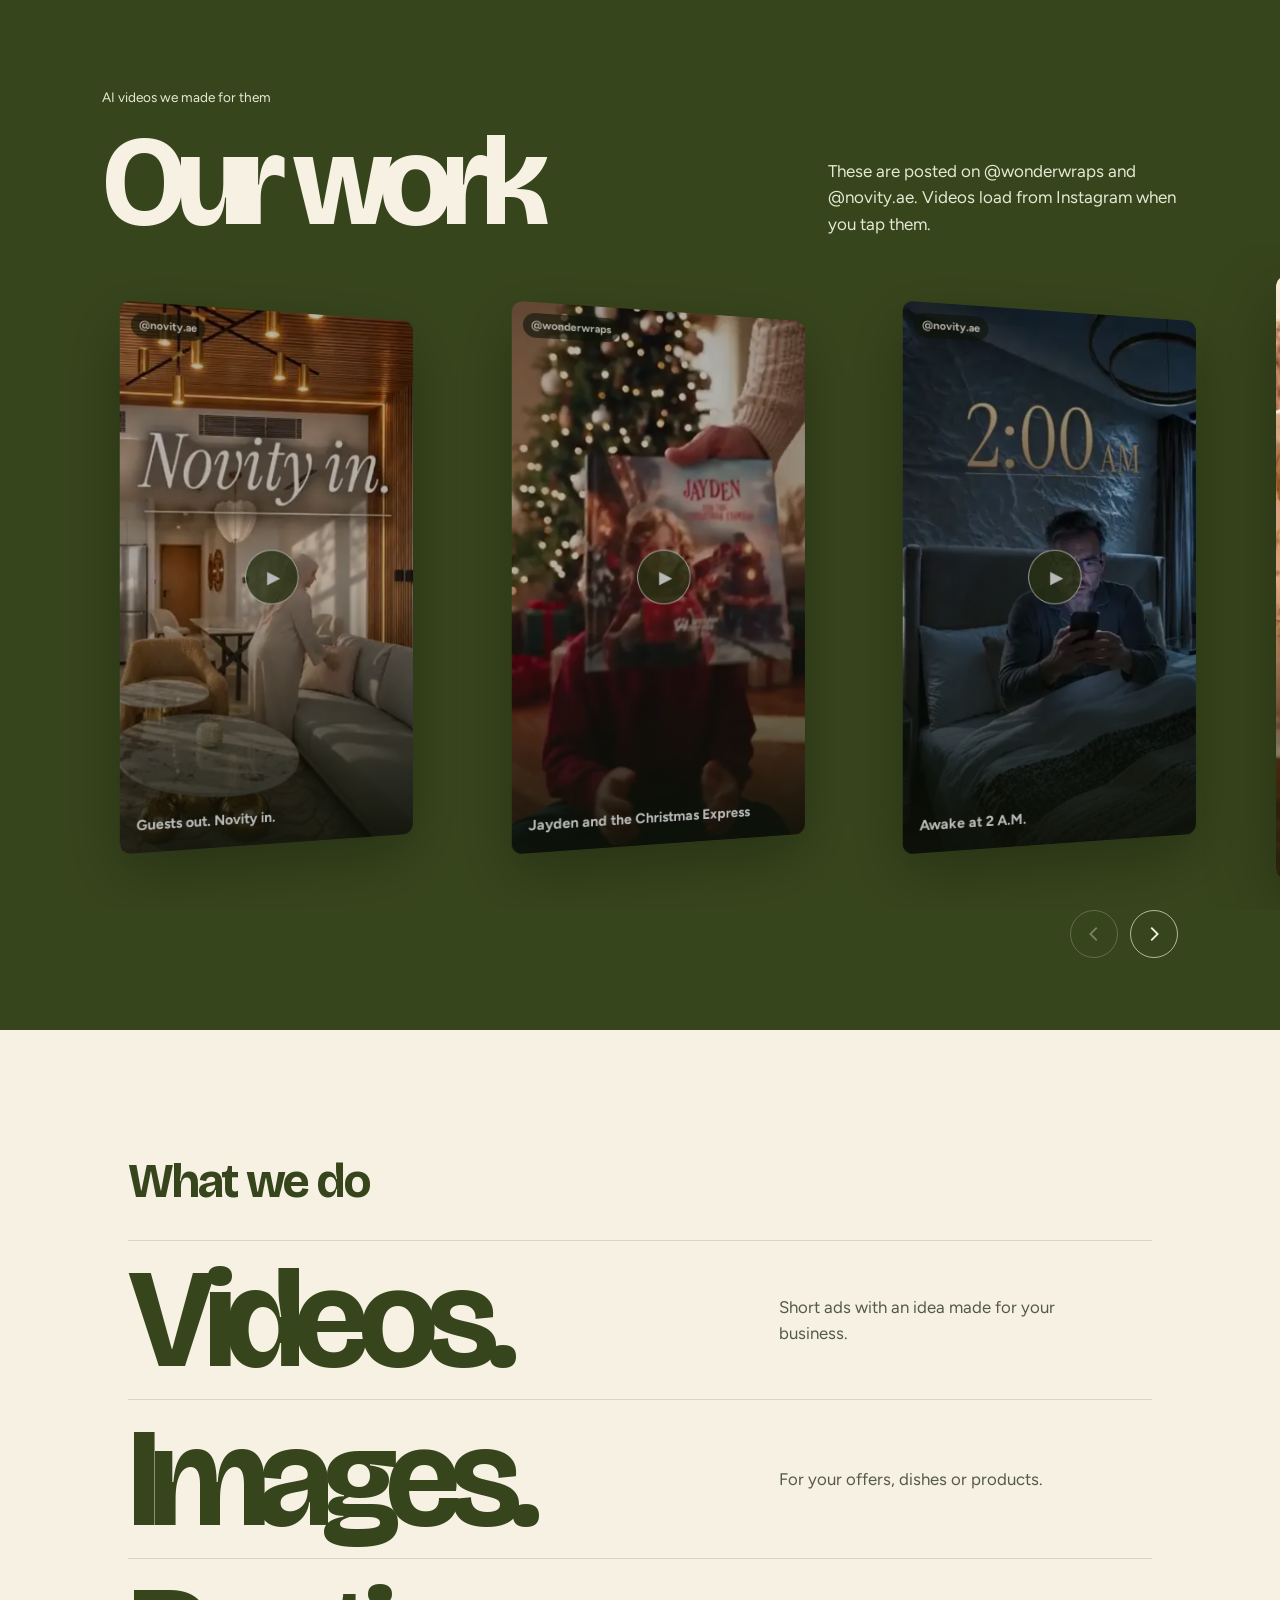
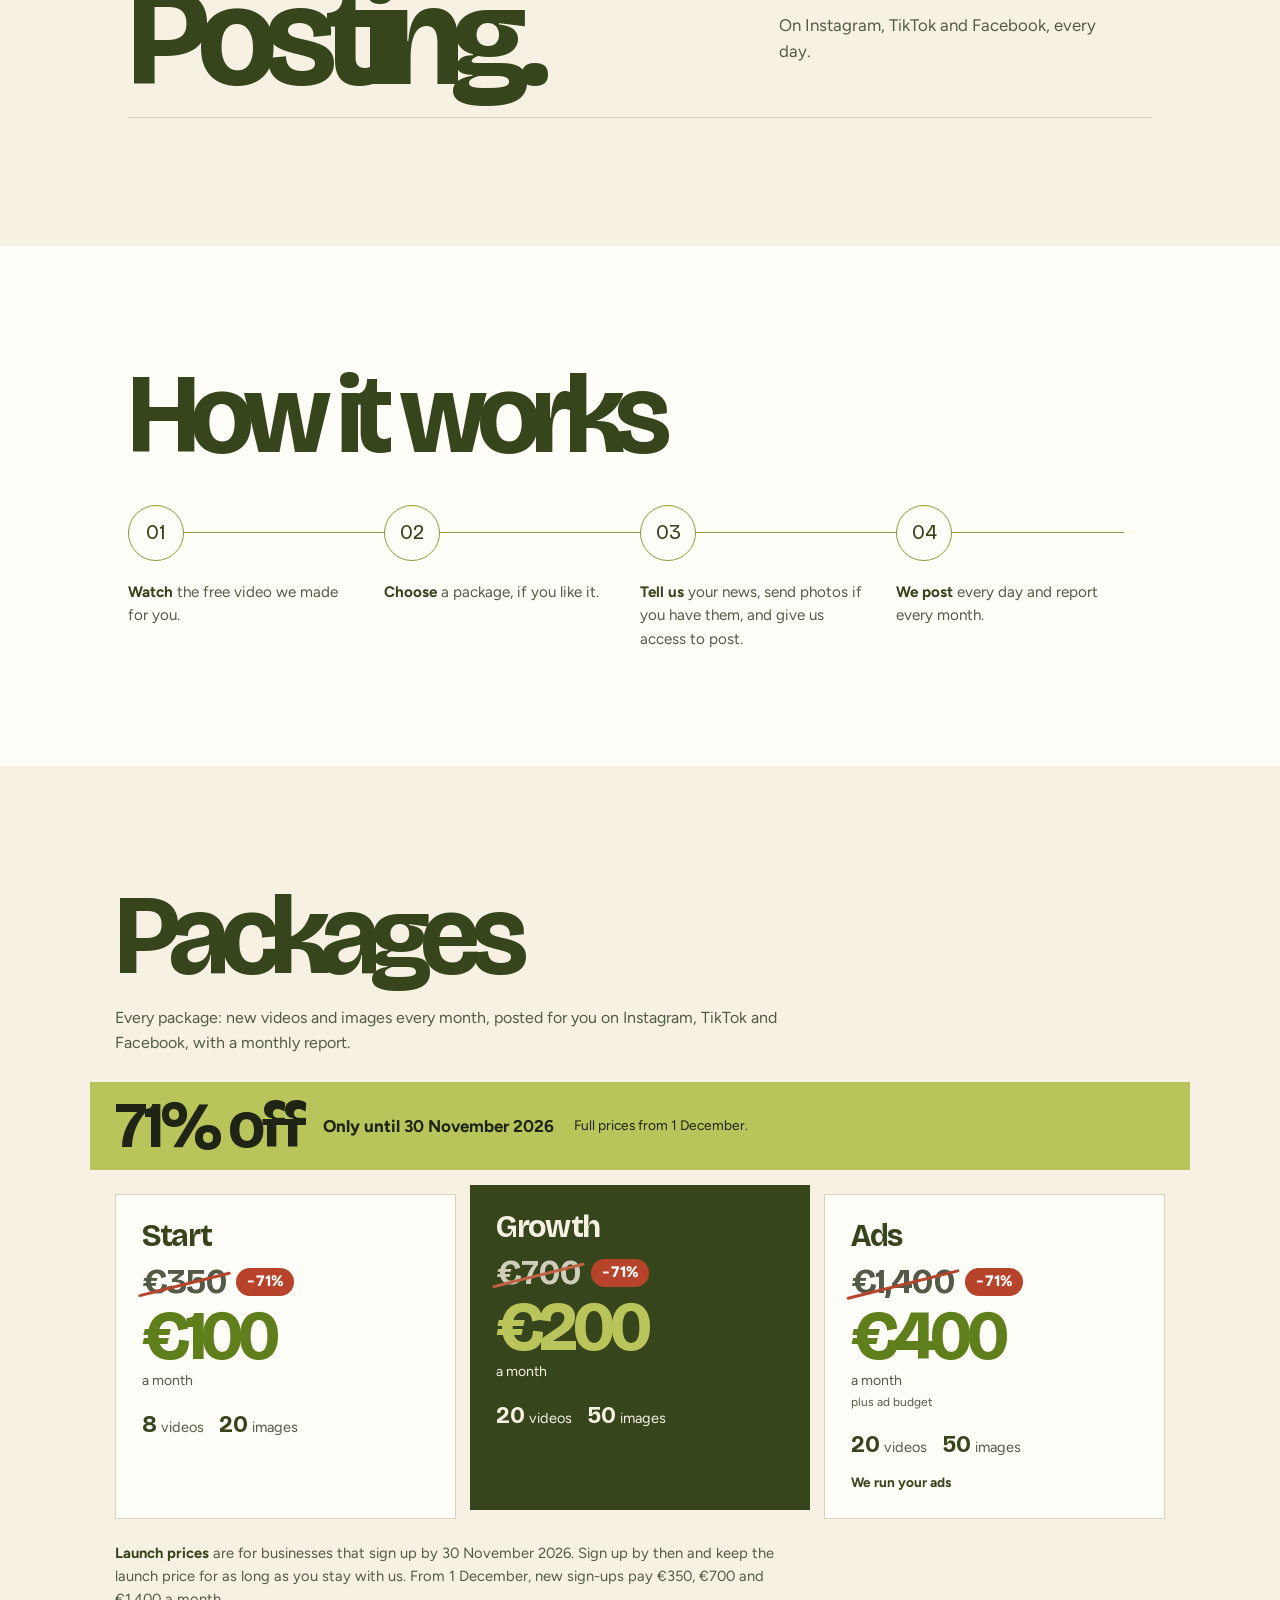
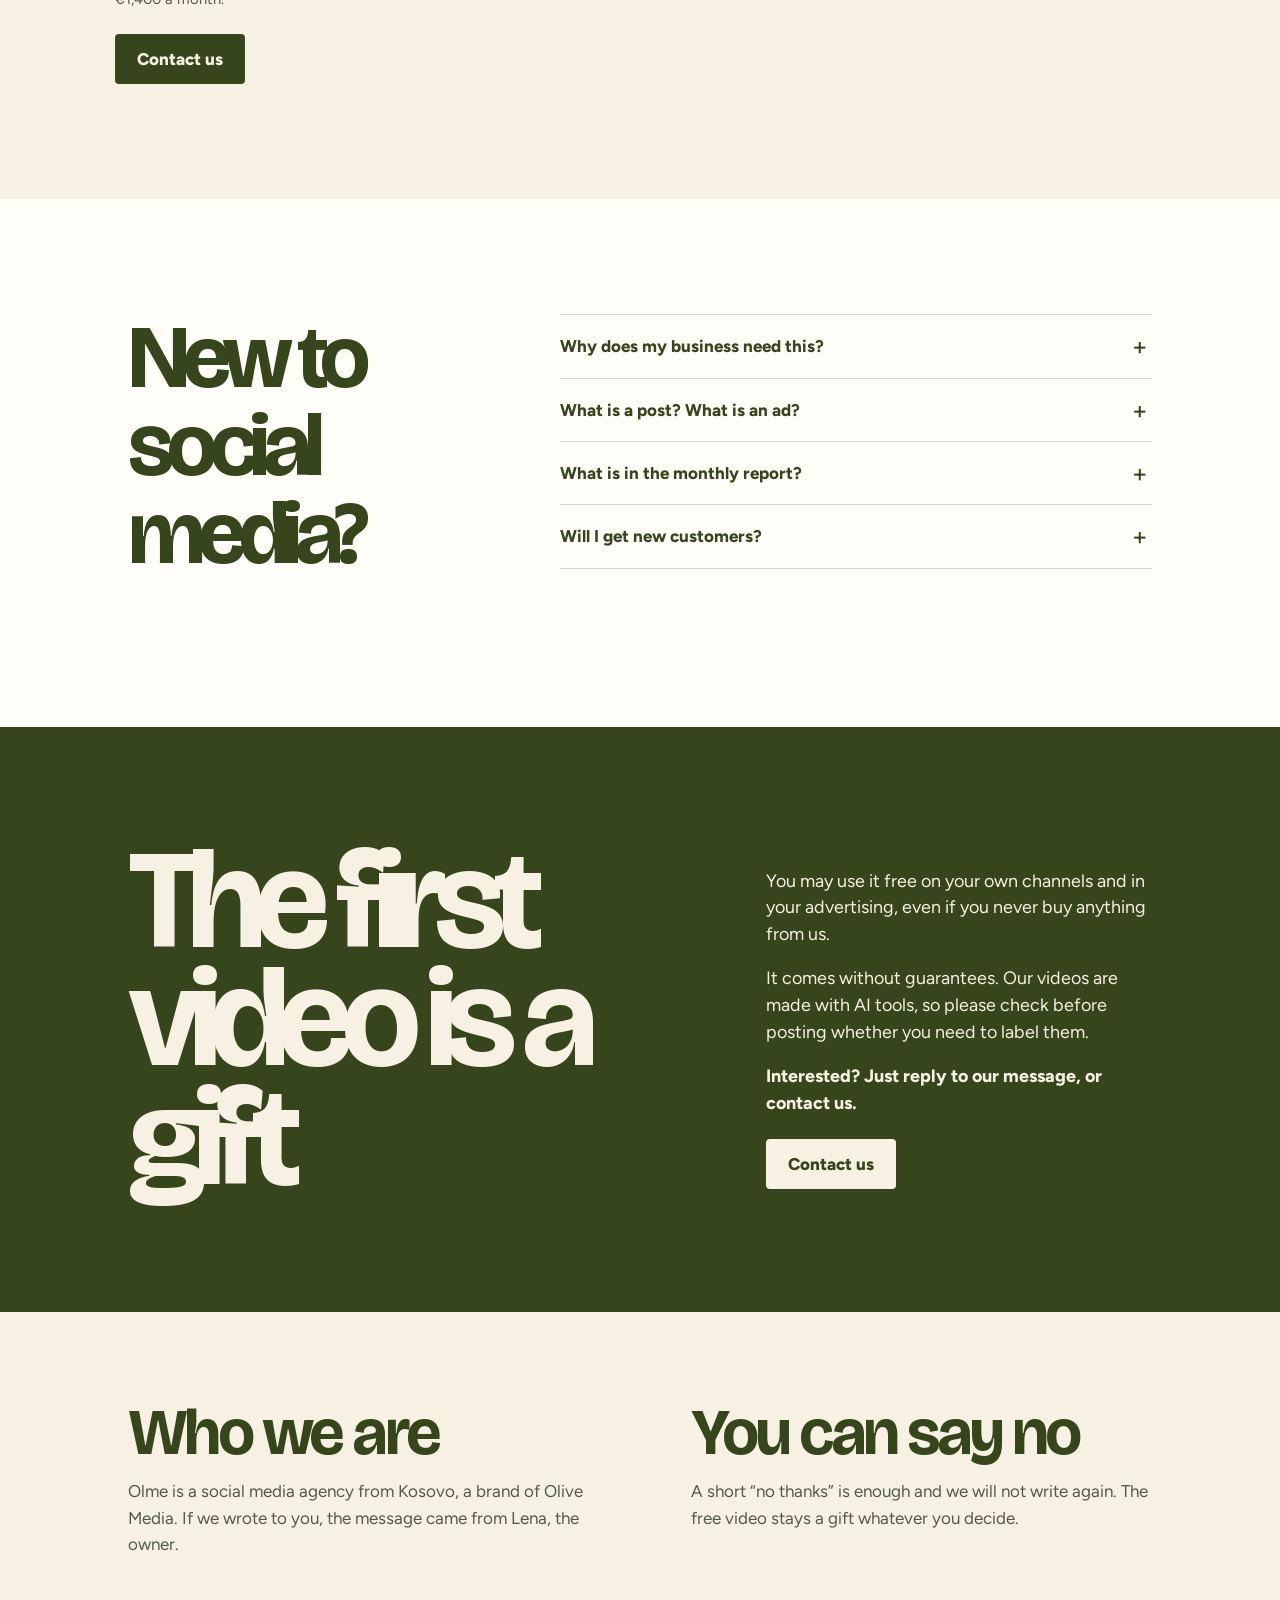
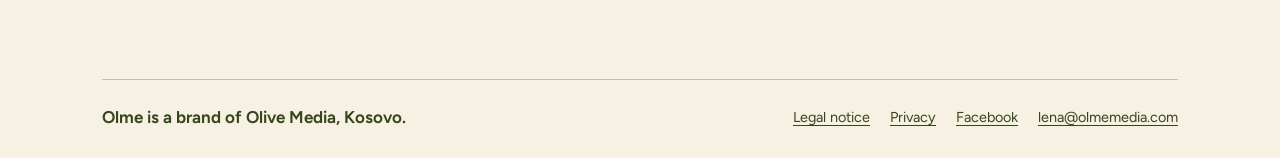
==== commit 95953060: "Packages: launch clients keep the launch price as long as they stay (Arben, 12 Nov) Co-Authored-By: " ====
--- a/index.html
+++ b/index.html
@@ -39,7 +39,7 @@
 <section class="work" id="work"><p class="work-eyebrow">AI videos we made for them</p><div class="work-head"><h2>Our work</h2><p>These are posted on @wonderwraps and @novity.ae. Videos load from Instagram when you tap them.</p></div><div class="reel-track"><figure class="reel reel-left"><a class="reel-link" href="https://www.instagram.com/reel/Dfj3PQah-3c/" aria-label="Watch the Guests out. Novity in. video on Instagram"><video muted playsinline loop preload="none" poster="img/work/reel_novity_guests_out.webp" width="480" height="854"><source src="video/reel_novity_guests_out.mp4" type="video/mp4"></video><span class="play-mark" aria-hidden="true">▶</span><span class="reel-account">@novity.ae</span><span class="reel-name">Guests out. Novity in.</span></a></figure><figure class="reel reel-left"><a class="reel-link" href="https://www.instagram.com/reel/DfCtt8VhBq_/" aria-label="Watch the Jayden and the Christmas Express video on Instagram"><video muted playsinline loop preload="none" poster="img/work/reel_jayden.webp" width="480" height="854"><source src="video/reel_jayden.mp4" type="video/mp4"></video><span class="play-mark" aria-hidden="true">▶</span><span class="reel-account">@wonderwraps</span><span class="reel-name">Jayden and the Christmas Express</span></a></figure><figure class="reel reel-left"><a class="reel-link" href="https://www.instagram.com/reel/Dfjt_i2BJya/" aria-label="Watch the Awake at 2 A.M. video on Instagram"><video muted playsinline loop preload="none" poster="img/work/reel_novity_2am.webp" width="480" height="854"><source src="video/reel_novity_2am.mp4" type="video/mp4"></video><span class="play-mark" aria-hidden="true">▶</span><span class="reel-account">@novity.ae</span><span class="reel-name">Awake at 2 A.M.</span></a></figure><figure class="reel reel-main"><a class="reel-link" href="https://www.instagram.com/reel/DfC9GAPjpWV/" aria-label="Watch the Gift box with three books video on Instagram"><video muted playsinline loop preload="none" poster="img/work/reel_gift_box.webp" width="480" height="854"><source src="video/reel_gift_box.mp4" type="video/mp4"></video><span class="play-mark" aria-hidden="true">▶</span><span class="reel-account">@wonderwraps</span><span class="reel-name">Gift box with three books</span></a></figure><figure class="reel reel-right"><a class="reel-link" href="https://www.instagram.com/reel/Dfm0Gf5B2HZ/" aria-label="Watch the Arriving in Dubai video on Instagram"><video muted playsinline loop preload="none" poster="img/work/reel_novity_your_stay.webp" width="480" height="854"><source src="video/reel_novity_your_stay.mp4" type="video/mp4"></video><span class="play-mark" aria-hidden="true">▶</span><span class="reel-account">@novity.ae</span><span class="reel-name">Arriving in Dubai</span></a></figure><figure class="reel reel-right"><a class="reel-link" href="https://www.instagram.com/reel/Dey5Y3tBosN/" aria-label="Watch the Frozen girlie blanket video on Instagram"><video muted playsinline loop preload="none" poster="img/work/reel_frozen_blanket.webp" width="480" height="854"><source src="video/reel_frozen_blanket.mp4" type="video/mp4"></video><span class="play-mark" aria-hidden="true">▶</span><span class="reel-account">@wonderwraps</span><span class="reel-name">Frozen girlie blanket</span></a></figure></div><div class="reel-nav"><button class="reel-prev" type="button" aria-label="Previous videos" aria-disabled="true"><svg viewBox="0 0 24 24" aria-hidden="true"><path d="M15 5l-7 7 7 7" fill="none" stroke="currentColor" stroke-width="2"/></svg></button><button class="reel-next" type="button" aria-label="Next videos"><svg viewBox="0 0 24 24" aria-hidden="true"><path d="M9 5l7 7-7 7" fill="none" stroke="currentColor" stroke-width="2"/></svg></button></div></section>
 <section class="services" id="what-we-do"><h2>What we do</h2><div class="service-row"><h3>Videos.</h3><p>Short ads with an idea made for your business.</p></div><div class="service-row"><h3>Images.</h3><p>For your offers, dishes or products.</p></div><div class="service-row"><h3>Posting.</h3><p>On Instagram, TikTok and Facebook, every day.</p></div></section>
 <section class="process" id="how-it-works"><h2>How it works</h2><ol><li><p><strong>Watch</strong> the free video we made for you.</p></li><li><p><strong>Choose</strong> a package, if you like it.</p></li><li><p><strong>Tell us</strong> your news, send photos if you have them, and give us access to post.</p></li><li><p><strong>We post</strong> every day and report every month.</p></li></ol></section>
-<section class="packages" id="packages"><h2>Packages</h2><p class="shared">Every package: new videos and images every month, posted for you on Instagram, TikTok and Facebook, with a monthly report.</p><p class="offer"><b>71% off</b><span>Only until <strong>30 November 2026</strong></span><small>Full prices from 1 December.</small></p><div class="plan-grid"><article class="plan"><h3>Start</h3><p class="price"><span class="was"><s>€350</s><em>−71%</em></span><b>€100</b><span>a month</span></p><ul class="quantity"><li><b>8</b> videos</li><li><b>20</b> images</li></ul></article><article class="plan growth"><h3>Growth</h3><p class="price"><span class="was"><s>€700</s><em>−71%</em></span><b>€200</b><span>a month</span></p><ul class="quantity"><li><b>20</b> videos</li><li><b>50</b> images</li></ul></article><article class="plan"><h3>Ads</h3><p class="price"><span class="was"><s>€1,400</s><em>−71%</em></span><b>€400</b><span>a month</span><span class="plus">plus ad budget</span></p><ul class="quantity"><li><b>20</b> videos</li><li><b>50</b> images</li></ul><p class="ads-note">We run your ads</p></article></div><p class="launch"><b>Launch prices</b> are for businesses that sign up by 30 November 2026. From 1 December the same packages cost €350, €700 and €1,400 a month.</p><a class="button button-dark" href="mailto:lena@olmemedia.com">Contact us</a></section>
+<section class="packages" id="packages"><h2>Packages</h2><p class="shared">Every package: new videos and images every month, posted for you on Instagram, TikTok and Facebook, with a monthly report.</p><p class="offer"><b>71% off</b><span>Only until <strong>30 November 2026</strong></span><small>Full prices from 1 December.</small></p><div class="plan-grid"><article class="plan"><h3>Start</h3><p class="price"><span class="was"><s>€350</s><em>−71%</em></span><b>€100</b><span>a month</span></p><ul class="quantity"><li><b>8</b> videos</li><li><b>20</b> images</li></ul></article><article class="plan growth"><h3>Growth</h3><p class="price"><span class="was"><s>€700</s><em>−71%</em></span><b>€200</b><span>a month</span></p><ul class="quantity"><li><b>20</b> videos</li><li><b>50</b> images</li></ul></article><article class="plan"><h3>Ads</h3><p class="price"><span class="was"><s>€1,400</s><em>−71%</em></span><b>€400</b><span>a month</span><span class="plus">plus ad budget</span></p><ul class="quantity"><li><b>20</b> videos</li><li><b>50</b> images</li></ul><p class="ads-note">We run your ads</p></article></div><p class="launch"><b>Launch prices</b> are for businesses that sign up by 30 November 2026. Sign up by then and keep the launch price for as long as you stay with us. From 1 December, new sign-ups pay €350, €700 and €1,400 a month.</p><a class="button button-dark" href="mailto:lena@olmemedia.com">Contact us</a></section>
 <section class="plain-words" id="plain-words"><h2>New to social media?</h2><div class="qa"><details><summary>Why does my business need this?</summary><p>Many people look up a business on their phone before they visit. An active page shows them you are open and what you offer.</p></details><details><summary>What is a post? What is an ad?</summary><p>A post is a video or image on your page. Publishing is free. Making good ones every day takes time, and that is the part we do for you.</p><p>An ad is when you pay Facebook or Instagram to show your video to more people, such as people who live near you. You choose how much to spend, and you can stop at any time. For example, €5 a day is about €150 a month, paid by you directly to Facebook, not to us.</p><p>With the Ads package, we choose who sees the ad, set it up, check how it is doing and change what does not work.</p></details><details><summary>What is in the monthly report?</summary><p>One page in plain words: how many people saw your posts, which ones did best, and what we plan next. With the Ads package, also what the ad money was spent on and what it brought.</p></details><details><summary>Will I get new customers?</summary><p>We cannot promise a number of new customers, and nobody honestly can. We promise the work in your package, and the report shows you what happened.</p></details></div></section>
 <section class="gift" id="free-video"><div><h2>The first video is a gift</h2></div><div class="gift-copy"><p>You may use it free on your own channels and in your advertising, even if you never buy anything from us.</p><p>It comes without guarantees. Our videos are made with AI tools, so please check before posting whether you need to label them.</p><p class="gift-ask" id="contact">Interested? Just reply to our message, or contact us.</p><a class="button button-light" href="mailto:lena@olmemedia.com">Contact us</a></div></section>
 <section class="duo-wrap"><div class="duo"><div id="about"><h3>Who we are</h3><p>Olme is a social media agency from Kosovo, a brand of Olive Media. If we wrote to you, the message came from Lena, the owner.</p></div><div><h3>You can say no</h3><p>A short “no thanks” is enough and we will not write again. The free video stays a gift whatever you decide.</p></div></div></section>
